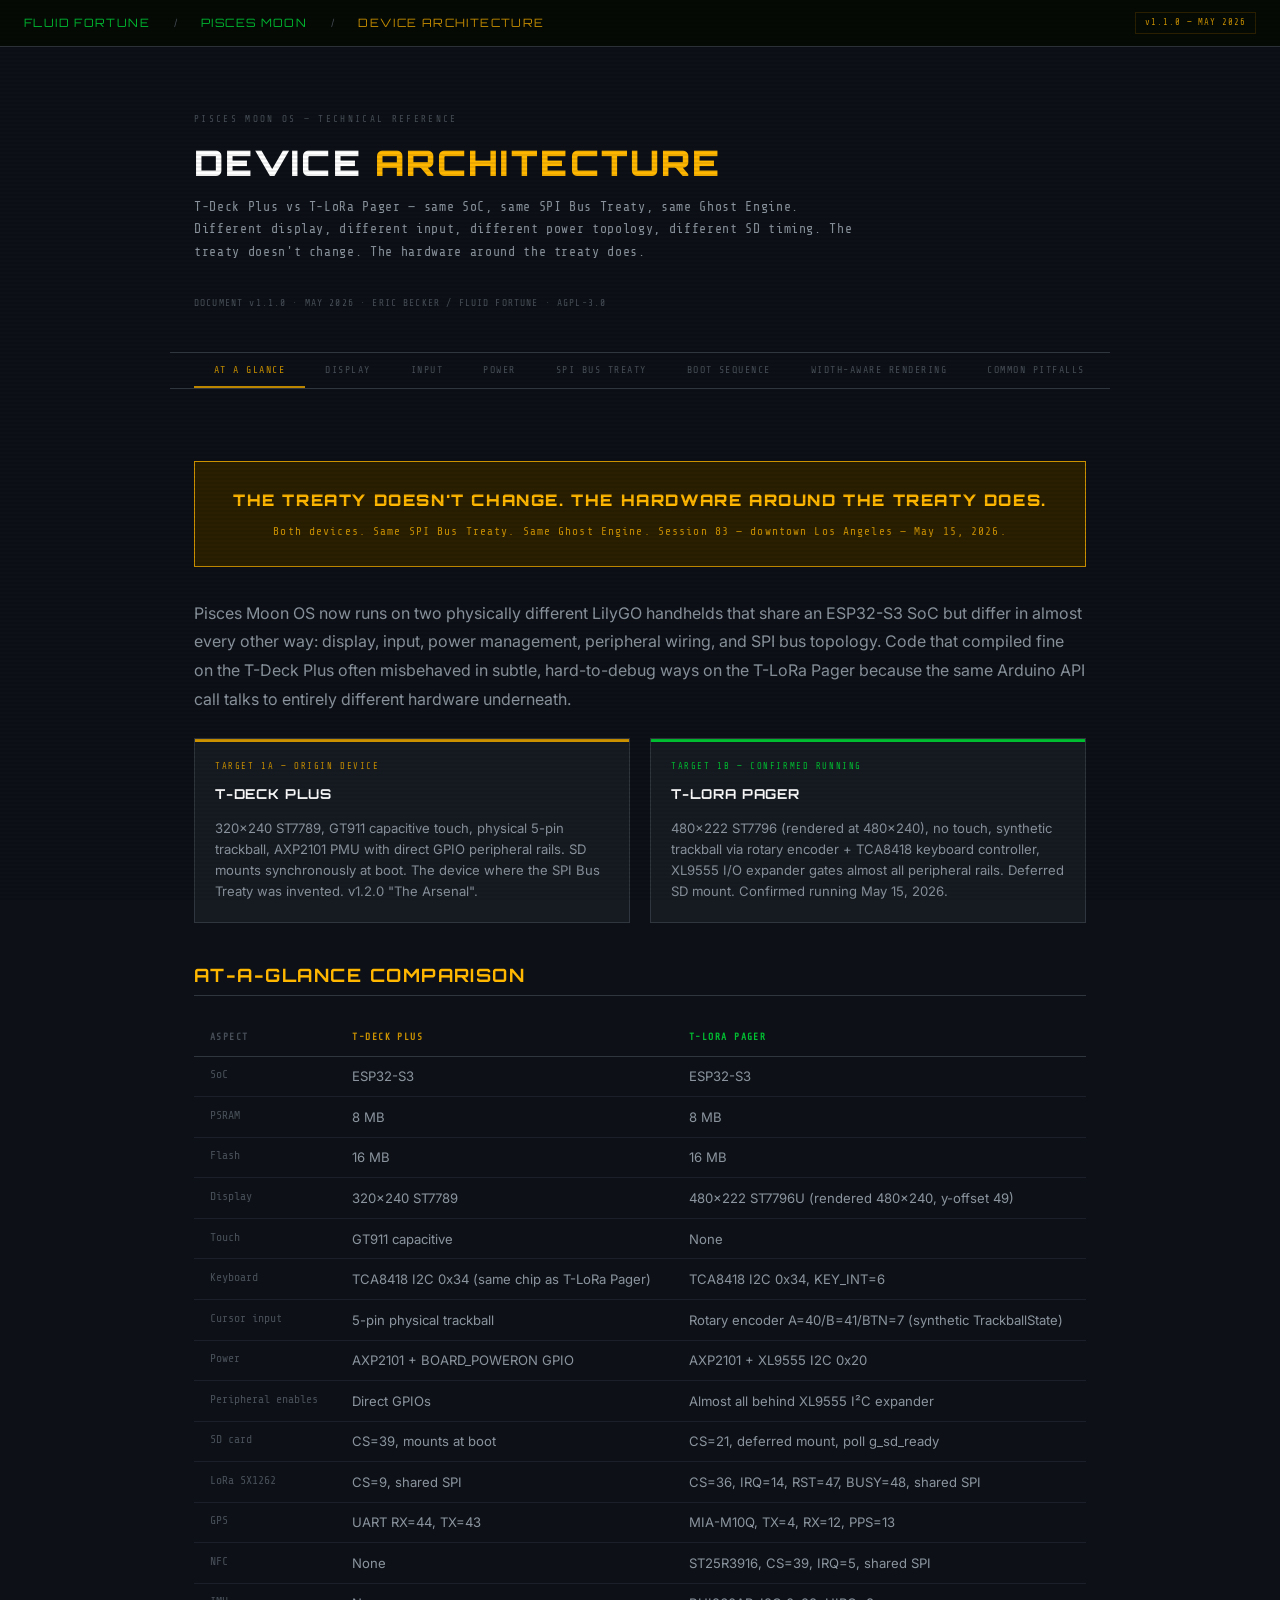
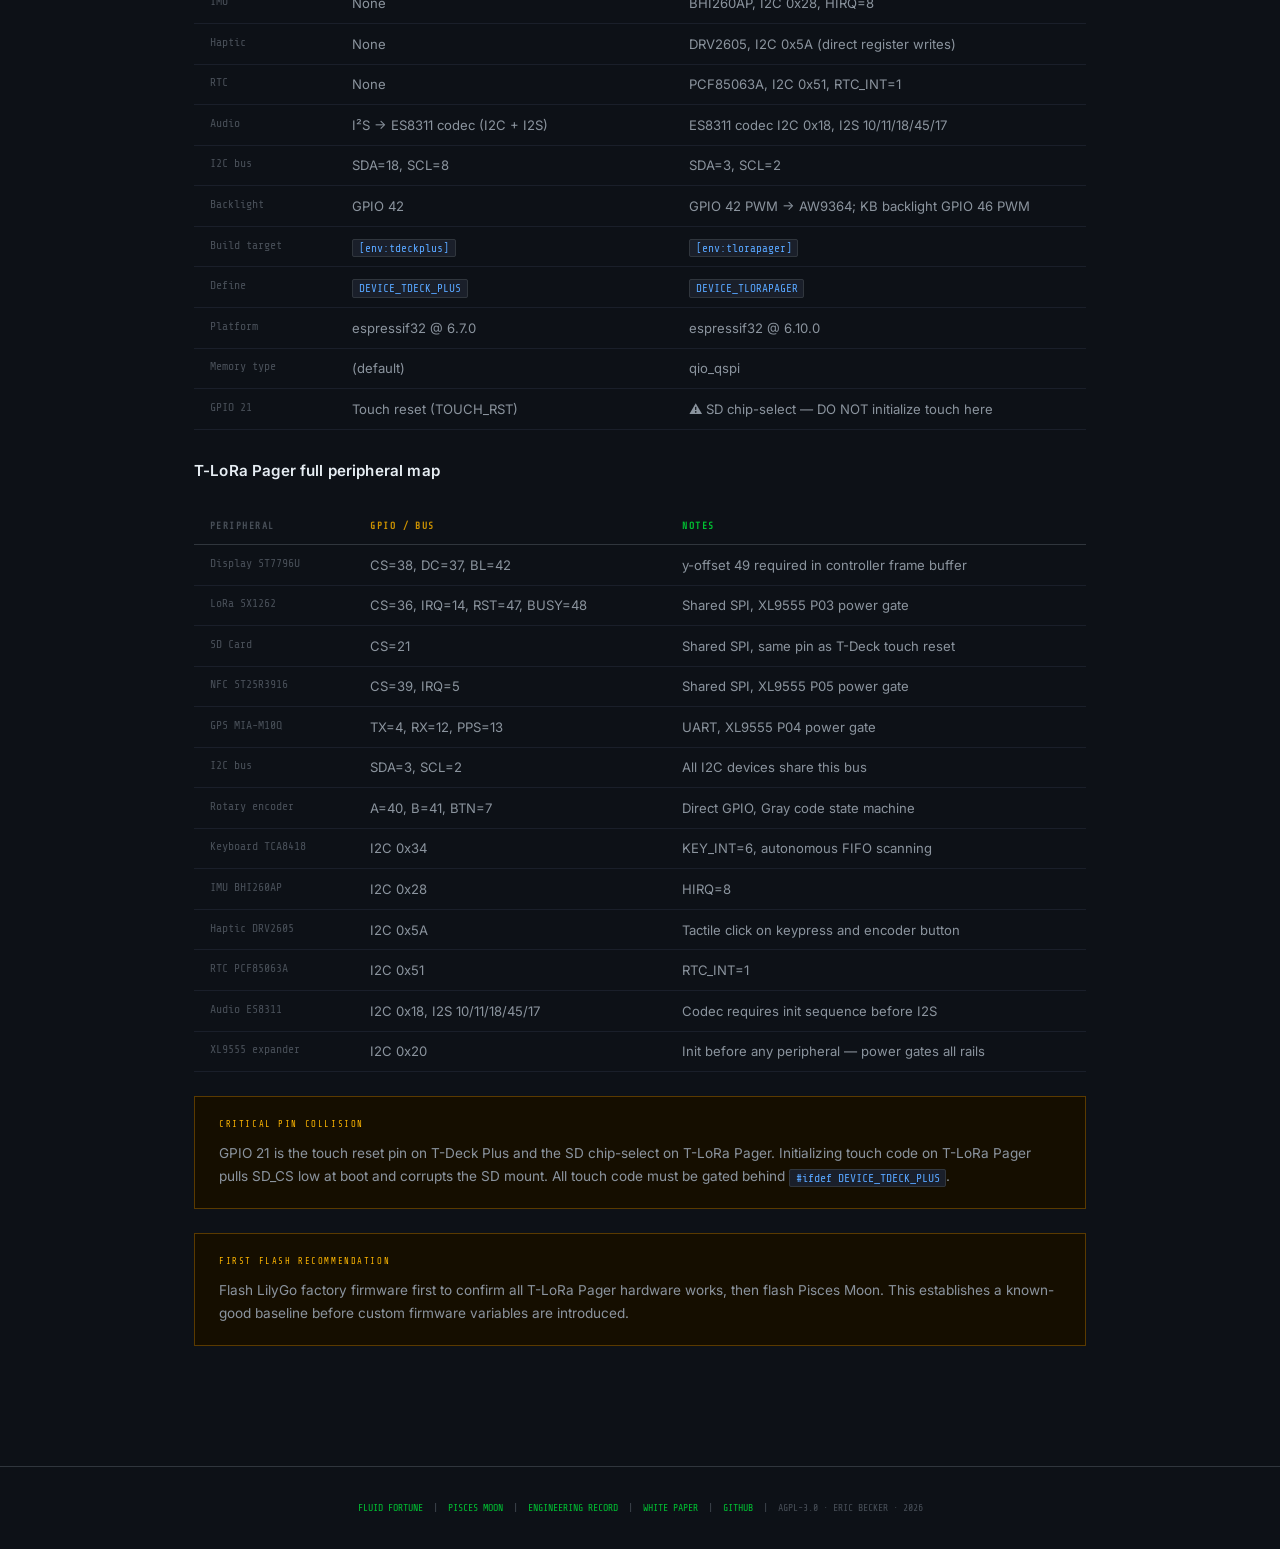
==== device-architecture.html @ df2d1449 "Revise Cardputer ADV details and PSRAM constraints Updated device specifications and added critical " ====
<!DOCTYPE html>
<html lang="en">
<head>
<meta charset="UTF-8">
<meta name="viewport" content="width=device-width, initial-scale=1.0">
<title>Device Architecture | Pisces Moon OS — T-Deck Plus vs T-LoRa Pager</title>
<meta name="description" content="Architectural comparison of the two LilyGO devices running Pisces Moon OS: T-Deck Plus and T-LoRa Pager. Same SPI Bus Treaty, same Ghost Engine, different everything else. The treaty doesn't change. The hardware around the treaty does.">
<link rel="canonical" href="https://fluidfortune.com/device-architecture.html">
<link rel="preconnect" href="https://fonts.googleapis.com">
<link href="https://fonts.googleapis.com/css2?family=Share+Tech+Mono&family=Orbitron:wght@700;900&family=Inter:wght@400;500;600&display=swap" rel="stylesheet">
<style>
:root{
  --black:#050a05;--deep:#0d1117;--surface:#161b22;--border:#30363d;
  --green:#00ff41;--green-dim:#00c032;--green-mute:#1a3a1a;
  --amber:#ffb700;--amber-dim:#cc9200;--amber-mute:#2a1f00;
  --blue:#58a6ff;--blue-mute:#0d1f3a;
  --red:#ff4a4a;--red-mute:#2a0d0d;
  --text:#e6edf3;--text-dim:#8b949e;--text-muted:#484f58;
  --font-mono:'Share Tech Mono',monospace;
  --font-ui:'Inter',sans-serif;
  --font-disp:'Orbitron',monospace;
  --max-w:940px;
  --accent:var(--amber-dim);
}
*,*::before,*::after{box-sizing:border-box;margin:0;padding:0}
html{scroll-behavior:smooth}
body{background:var(--deep);color:var(--text);font-family:var(--font-ui);line-height:1.75}
body::before{content:'';position:fixed;inset:0;background:repeating-linear-gradient(to bottom,transparent,transparent 2px,rgba(0,0,0,.08) 2px,rgba(0,0,0,.08) 4px);pointer-events:none;z-index:9999}

nav{background:var(--black);border-bottom:1px solid var(--border);padding:.75rem 1.5rem;display:flex;align-items:center;gap:1.5rem;position:sticky;top:0;z-index:100}
nav a{font-family:var(--font-disp);font-size:.72rem;color:var(--green-dim);text-decoration:none;letter-spacing:.12em}
nav a:hover{color:#fff}
nav .sep{color:var(--text-muted);font-size:.6rem}
nav .spacer{flex:1}
nav .badge{font-family:var(--font-mono);font-size:.55rem;color:var(--amber-dim);border:1px solid var(--amber-mute);padding:.15rem .6rem;letter-spacing:.1em}

.hero{max-width:var(--max-w);margin:0 auto;padding:4rem 1.5rem 2.5rem;border-bottom:1px solid var(--border)}
.hero-eye{font-family:var(--font-mono);font-size:.58rem;letter-spacing:.25em;color:var(--text-muted);margin-bottom:1rem}
.hero h1{font-family:var(--font-disp);font-size:clamp(1.4rem,4vw,2.2rem);font-weight:900;letter-spacing:.06em;color:#fff;line-height:1.15;margin-bottom:.75rem}
.hero h1 span{color:var(--amber)}
.hero-sub{font-family:var(--font-mono);font-size:.82rem;color:var(--text-dim);letter-spacing:.05em;line-height:1.7;max-width:680px;margin-bottom:2rem}
.hero-meta{font-family:var(--font-mono);font-size:.6rem;color:var(--text-muted);letter-spacing:.12em}

/* ── TAB SYSTEM ─────────────────── */
.tab-nav{display:flex;gap:0;border-bottom:1px solid var(--border);margin:0;overflow-x:auto;scrollbar-width:none;max-width:var(--max-w);margin:0 auto;padding:0 1.5rem}
.tab-nav::-webkit-scrollbar{display:none}
.tab-btn{font-family:var(--font-mono);font-size:.62rem;letter-spacing:.15em;color:var(--text-muted);padding:.7rem 1.25rem;background:none;border:none;border-bottom:2px solid transparent;cursor:pointer;white-space:nowrap;transition:.15s;text-transform:uppercase}
.tab-btn:hover{color:var(--text);border-bottom-color:var(--border)}
.tab-btn.active{color:var(--amber-dim);border-bottom-color:var(--amber-dim)}
.tab-panel{display:none}
.tab-panel.active{display:block}
.tab-wrap{max-width:var(--max-w);margin:0 auto;padding:2.5rem 1.5rem 6rem}

/* ── CONTENT STYLES ─────────────── */
h2{font-family:var(--font-disp);font-size:clamp(.95rem,2.5vw,1.15rem);color:var(--amber);font-weight:700;letter-spacing:.08em;margin:2.5rem 0 1rem;line-height:1.3;border-bottom:1px solid var(--border);padding-bottom:.5rem}
h2:first-child{margin-top:0}
h3{font-family:var(--font-ui);font-size:.95rem;color:var(--text);font-weight:600;margin:1.75rem 0 .6rem;letter-spacing:.01em}
p{color:var(--text-dim);margin-bottom:1rem;line-height:1.8}
p:last-child{margin-bottom:0}
strong{color:var(--text);font-weight:600}
code{font-family:var(--font-mono);font-size:.85em;background:#1a1f2a;color:var(--blue);padding:.1rem .35rem;border:1px solid var(--border);border-radius:2px}
pre{background:#0d1117;border:1px solid var(--border);border-left:3px solid var(--amber-dim);padding:1.25rem 1.5rem;overflow-x:auto;margin:1.25rem 0}
pre code{background:none;border:none;padding:0;color:var(--text-dim);font-size:.8rem;line-height:1.65}

/* Comparison table */
.cmp-table{width:100%;border-collapse:collapse;margin:1.5rem 0;font-size:.82rem}
.cmp-table th{font-family:var(--font-mono);font-size:.6rem;letter-spacing:.15em;color:var(--text-muted);text-transform:uppercase;padding:.6rem 1rem;text-align:left;border-bottom:1px solid var(--border)}
.cmp-table th:nth-child(2){color:var(--amber-dim)}
.cmp-table th:nth-child(3){color:var(--green-dim)}
.cmp-table td{padding:.6rem 1rem;border-bottom:1px solid #1a1f2a;vertical-align:top;line-height:1.55;color:var(--text-dim)}
.cmp-table td:first-child{font-family:var(--font-mono);font-size:.72rem;color:var(--text-muted);white-space:nowrap}
.cmp-table tr:hover td{background:#0d1117}

/* Device cards */
.device-pair{display:grid;grid-template-columns:1fr 1fr;gap:1.25rem;margin:1.5rem 0}
.device-card{border:1px solid var(--border);background:var(--surface);padding:1.25rem;position:relative}
.device-card::before{content:'';position:absolute;top:0;left:0;width:100%;height:3px}
.device-card.tdeck::before{background:var(--amber-dim)}
.device-card.tpager::before{background:var(--green-dim)}
.device-card-label{font-family:var(--font-mono);font-size:.55rem;letter-spacing:.18em;margin-bottom:.5rem}
.device-card.tdeck .device-card-label{color:var(--amber-dim)}
.device-card.tpager .device-card-label{color:var(--green-dim)}
.device-card-title{font-family:var(--font-disp);font-size:.85rem;font-weight:700;color:#fff;letter-spacing:.06em;margin-bottom:.75rem}
.device-card p{font-size:.82rem;line-height:1.6}

/* Callout */
.callout{border:1px solid var(--border);background:var(--surface);padding:1.25rem 1.5rem;margin:1.5rem 0;position:relative}
.callout-label{font-family:var(--font-mono);font-size:.55rem;letter-spacing:.18em;color:var(--amber-dim);margin-bottom:.6rem;text-transform:uppercase}
.callout.warning{border-color:#5a3a00;background:#150e00}
.callout.warning .callout-label{color:var(--amber)}
.callout.critical{border-color:#5a0000;background:#150000}
.callout.critical .callout-label{color:var(--red)}
.callout p{font-size:.85rem;line-height:1.7;margin-bottom:.75rem}
.callout p:last-child{margin-bottom:0}

/* Treaty banner */
.treaty-banner{border:1px solid var(--amber-dim);background:var(--amber-mute);padding:1.5rem 2rem;margin:2rem 0;text-align:center}
.treaty-banner-title{font-family:var(--font-disp);font-size:1rem;color:var(--amber);font-weight:900;letter-spacing:.1em;margin-bottom:.5rem}
.treaty-banner-sub{font-family:var(--font-mono);font-size:.7rem;color:var(--amber-dim);letter-spacing:.1em}

/* Pitfall list */
.pitfall-list{display:flex;flex-direction:column;gap:.75rem;margin:1.5rem 0}
.pitfall{border:1px solid var(--border);background:var(--surface);padding:1rem 1.25rem;display:grid;grid-template-columns:2rem 1fr;gap:.75rem;align-items:start}
.pitfall-num{font-family:var(--font-disp);font-size:.72rem;color:var(--red);font-weight:700}
.pitfall-title{font-size:.88rem;color:var(--text);font-weight:600;margin-bottom:.25rem}
.pitfall-desc{font-size:.8rem;color:var(--text-dim);line-height:1.55;margin:0}
.pitfall-fix{font-family:var(--font-mono);font-size:.72rem;color:var(--green-dim);margin-top:.35rem}

/* Boot sequence */
.boot-steps{display:grid;grid-template-columns:1fr 1fr;gap:1.25rem;margin:1.5rem 0}
.boot-col-label{font-family:var(--font-mono);font-size:.6rem;letter-spacing:.2em;color:var(--text-muted);margin-bottom:.75rem;text-transform:uppercase}
.boot-col-label.tdeck{color:var(--amber-dim)}
.boot-col-label.tpager{color:var(--green-dim)}
ol{padding-left:1.25rem;color:var(--text-dim);font-size:.84rem;line-height:1.9}
li{margin-bottom:.2rem}
li strong{color:var(--green-dim)}

footer{border-top:1px solid var(--border);padding:2rem 1.5rem;text-align:center;font-family:var(--font-mono);font-size:.62rem;color:var(--text-muted)}
footer a{color:var(--green-dim);text-decoration:none}

@media(max-width:700px){
  .device-pair,.boot-steps{grid-template-columns:1fr}
  .cmp-table{font-size:.75rem}
  .cmp-table td,.cmp-table th{padding:.5rem .6rem}
}
</style>
</head>
<body>

<nav>
  <a href="https://fluidfortune.com">FLUID FORTUNE</a>
  <span class="sep">/</span>
  <a href="pisces-moon.html">PISCES MOON</a>
  <span class="sep">/</span>
  <a href="device-architecture.html" style="color:var(--amber-dim)">DEVICE ARCHITECTURE</a>
  <div class="spacer"></div>
  <span class="badge">v1.1.0 — MAY 2026</span>
</nav>

<div class="hero">
  <div class="hero-eye">PISCES MOON OS — TECHNICAL REFERENCE</div>
  <h1>DEVICE <span>ARCHITECTURE</span></h1>
  <p class="hero-sub">T-Deck Plus vs T-LoRa Pager — same SoC, same SPI Bus Treaty, same Ghost Engine. Different display, different input, different power topology, different SD timing. The treaty doesn't change. The hardware around the treaty does.</p>
  <div class="hero-meta">DOCUMENT v1.1.0 · MAY 2026 · ERIC BECKER / FLUID FORTUNE · AGPL-3.0</div>
</div>

<div class="tab-nav">
  <button class="tab-btn" data-tab="overview" aria-selected="true">AT A GLANCE</button>
  <button class="tab-btn" data-tab="display">DISPLAY</button>
  <button class="tab-btn" data-tab="input">INPUT</button>
  <button class="tab-btn" data-tab="power">POWER</button>
  <button class="tab-btn" data-tab="treaty">SPI BUS TREATY</button>
  <button class="tab-btn" data-tab="boot">BOOT SEQUENCE</button>
  <button class="tab-btn" data-tab="rendering">WIDTH-AWARE RENDERING</button>
  <button class="tab-btn" data-tab="pitfalls">COMMON PITFALLS</button>
  <button class="tab-btn" data-tab="cardputer">CARDPUTER ADV</button>
</div>

<!-- ══ OVERVIEW ══════════════════════════════════════════ -->
<div id="tab-overview" class="tab-panel">
<div class="tab-wrap">

  <div class="treaty-banner">
    <div class="treaty-banner-title">THE TREATY DOESN'T CHANGE. THE HARDWARE AROUND THE TREATY DOES.</div>
    <div class="treaty-banner-sub">Both devices. Same SPI Bus Treaty. Same Ghost Engine. Session 83 — downtown Los Angeles — May 15, 2026.</div>
  </div>

  <p>Pisces Moon OS now runs on two physically different LilyGO handhelds that share an ESP32-S3 SoC but differ in almost every other way: display, input, power management, peripheral wiring, and SPI bus topology. Code that compiled fine on the T-Deck Plus often misbehaved in subtle, hard-to-debug ways on the T-LoRa Pager because the same Arduino API call talks to entirely different hardware underneath.</p>

  <div class="device-pair">
    <div class="device-card tdeck">
      <div class="device-card-label">TARGET 1A — ORIGIN DEVICE</div>
      <div class="device-card-title">T-DECK PLUS</div>
      <p>320×240 ST7789, GT911 capacitive touch, physical 5-pin trackball, AXP2101 PMU with direct GPIO peripheral rails. SD mounts synchronously at boot. The device where the SPI Bus Treaty was invented. v1.2.0 "The Arsenal".</p>
    </div>
    <div class="device-card tpager">
      <div class="device-card-label">TARGET 1B — CONFIRMED RUNNING</div>
      <div class="device-card-title">T-LORA PAGER</div>
      <p>480×222 ST7796 (rendered at 480×240), no touch, synthetic trackball via rotary encoder + TCA8418 keyboard controller, XL9555 I/O expander gates almost all peripheral rails. Deferred SD mount. Confirmed running May 15, 2026.</p>
    </div>
  </div>

  <h2>AT-A-GLANCE COMPARISON</h2>

  <table class="cmp-table">
    <thead>
      <tr><th>Aspect</th><th>T-Deck Plus</th><th>T-LoRa Pager</th></tr>
    </thead>
    <tbody>
      <tr><td>SoC</td><td>ESP32-S3</td><td>ESP32-S3</td></tr>
      <tr><td>PSRAM</td><td>8 MB</td><td>8 MB</td></tr>
      <tr><td>Flash</td><td>16 MB</td><td>16 MB</td></tr>
      <tr><td>Display</td><td>320×240 ST7789</td><td>480×222 ST7796U (rendered 480×240, y-offset 49)</td></tr>
      <tr><td>Touch</td><td>GT911 capacitive</td><td>None</td></tr>
      <tr><td>Keyboard</td><td>TCA8418 I2C 0x34 (same chip as T-LoRa Pager)</td><td>TCA8418 I2C 0x34, KEY_INT=6</td></tr>
      <tr><td>Cursor input</td><td>5-pin physical trackball</td><td>Rotary encoder A=40/B=41/BTN=7 (synthetic TrackballState)</td></tr>
      <tr><td>Power</td><td>AXP2101 + BOARD_POWERON GPIO</td><td>AXP2101 + XL9555 I2C 0x20</td></tr>
      <tr><td>Peripheral enables</td><td>Direct GPIOs</td><td>Almost all behind XL9555 I²C expander</td></tr>
      <tr><td>SD card</td><td>CS=39, mounts at boot</td><td>CS=21, deferred mount, poll g_sd_ready</td></tr>
      <tr><td>LoRa SX1262</td><td>CS=9, shared SPI</td><td>CS=36, IRQ=14, RST=47, BUSY=48, shared SPI</td></tr>
      <tr><td>GPS</td><td>UART RX=44, TX=43</td><td>MIA-M10Q, TX=4, RX=12, PPS=13</td></tr>
      <tr><td>NFC</td><td>None</td><td>ST25R3916, CS=39, IRQ=5, shared SPI</td></tr>
      <tr><td>IMU</td><td>None</td><td>BHI260AP, I2C 0x28, HIRQ=8</td></tr>
      <tr><td>Haptic</td><td>None</td><td>DRV2605, I2C 0x5A (direct register writes)</td></tr>
      <tr><td>RTC</td><td>None</td><td>PCF85063A, I2C 0x51, RTC_INT=1</td></tr>
      <tr><td>Audio</td><td>I²S → ES8311 codec (I2C + I2S)</td><td>ES8311 codec I2C 0x18, I2S 10/11/18/45/17</td></tr>
      <tr><td>I2C bus</td><td>SDA=18, SCL=8</td><td>SDA=3, SCL=2</td></tr>
      <tr><td>Backlight</td><td>GPIO 42</td><td>GPIO 42 PWM → AW9364; KB backlight GPIO 46 PWM</td></tr>
      <tr><td>Build target</td><td><code>[env:tdeckplus]</code></td><td><code>[env:tlorapager]</code></td></tr>
      <tr><td>Define</td><td><code>DEVICE_TDECK_PLUS</code></td><td><code>DEVICE_TLORAPAGER</code></td></tr>
      <tr><td>Platform</td><td>espressif32 @ 6.7.0</td><td>espressif32 @ 6.10.0</td></tr>
      <tr><td>Memory type</td><td>(default)</td><td>qio_qspi</td></tr>
      <tr><td>GPIO 21</td><td>Touch reset (TOUCH_RST)</td><td>⚠ SD chip-select — DO NOT initialize touch here</td></tr>
    </tbody>
  </table>

  <h3>T-LoRa Pager full peripheral map</h3>
  <table class="cmp-table">
    <thead><tr><th>Peripheral</th><th>GPIO / Bus</th><th>Notes</th></tr></thead>
    <tbody>
      <tr><td>Display ST7796U</td><td>CS=38, DC=37, BL=42</td><td>y-offset 49 required in controller frame buffer</td></tr>
      <tr><td>LoRa SX1262</td><td>CS=36, IRQ=14, RST=47, BUSY=48</td><td>Shared SPI, XL9555 P03 power gate</td></tr>
      <tr><td>SD Card</td><td>CS=21</td><td>Shared SPI, same pin as T-Deck touch reset</td></tr>
      <tr><td>NFC ST25R3916</td><td>CS=39, IRQ=5</td><td>Shared SPI, XL9555 P05 power gate</td></tr>
      <tr><td>GPS MIA-M10Q</td><td>TX=4, RX=12, PPS=13</td><td>UART, XL9555 P04 power gate</td></tr>
      <tr><td>I2C bus</td><td>SDA=3, SCL=2</td><td>All I2C devices share this bus</td></tr>
      <tr><td>Rotary encoder</td><td>A=40, B=41, BTN=7</td><td>Direct GPIO, Gray code state machine</td></tr>
      <tr><td>Keyboard TCA8418</td><td>I2C 0x34</td><td>KEY_INT=6, autonomous FIFO scanning</td></tr>
      <tr><td>IMU BHI260AP</td><td>I2C 0x28</td><td>HIRQ=8</td></tr>
      <tr><td>Haptic DRV2605</td><td>I2C 0x5A</td><td>Tactile click on keypress and encoder button</td></tr>
      <tr><td>RTC PCF85063A</td><td>I2C 0x51</td><td>RTC_INT=1</td></tr>
      <tr><td>Audio ES8311</td><td>I2C 0x18, I2S 10/11/18/45/17</td><td>Codec requires init sequence before I2S</td></tr>
      <tr><td>XL9555 expander</td><td>I2C 0x20</td><td>Init before any peripheral — power gates all rails</td></tr>
    </tbody>
  </table>

  <div class="callout warning">
    <div class="callout-label">CRITICAL PIN COLLISION</div>
    <p>GPIO 21 is the touch reset pin on T-Deck Plus and the SD chip-select on T-LoRa Pager. Initializing touch code on T-LoRa Pager pulls SD_CS low at boot and corrupts the SD mount. All touch code must be gated behind <code>#ifdef DEVICE_TDECK_PLUS</code>.</p>
  </div>

  <div class="callout warning">
    <div class="callout-label">FIRST FLASH RECOMMENDATION</div>
    <p>Flash LilyGo factory firmware first to confirm all T-LoRa Pager hardware works, then flash Pisces Moon. This establishes a known-good baseline before custom firmware variables are introduced.</p>
  </div>

</div>
</div>

<!-- ══ DISPLAY ═════════════════════════════════════════ -->
<div id="tab-display" class="tab-panel">
<div class="tab-wrap">

  <h2>DISPLAY</h2>

  <div class="device-pair">
    <div class="device-card tdeck">
      <div class="device-card-label">T-DECK PLUS</div>
      <div class="device-card-title">ST7789 — 320×240</div>
      <p>ST7789 panel, 320×240 native, RGB565. Driven by Arduino_GFX_Library directly over SPI. Backlight on GPIO 42. Reset is a direct GPIO — can be pulsed synchronously. <code>gfx</code> typed as <code>Arduino_GFX *</code>.</p>
    </div>
    <div class="device-card tpager">
      <div class="device-card-label">T-LORA PAGER</div>
      <div class="device-card-title">ST7796 — 480×240</div>
      <p>ST7796 panel, wider than datasheet 480×222 — renders correctly at 480×240 with no clipping. Driven by custom <code>PMDispTLoRaPager</code> class wrapping the same API surface. Backlight GPIO 42 (same pin, different rail). Display reset routed through XL9555 P06 — must be pulsed via I²C, not direct GPIO. <code>gfx</code> typed as <code>PMDispTLoRaPager *</code>.</p>
    </div>
  </div>

  <h3>Conditional gfx declaration</h3>
  <p>Every <code>extern gfx;</code> declaration must be conditional:</p>
  <pre><code>#ifdef DEVICE_TLORAPAGER
extern PMDispTLoRaPager *gfx;
static constexpr int DISP_W = 480;
#else
extern Arduino_GFX *gfx;
static constexpr int DISP_W = 320;
#endif
static constexpr int DISP_H = 240;</code></pre>

  <p>Both pointers expose the same drawing API surface (<code>fillRect</code>, <code>drawFastHLine</code>, <code>setCursor</code>, <code>print</code>, etc.) but are not interchangeable at compile time. This is why every app file begins with this block.</p>

  <h3>Layout implications</h3>
  <p>T-Deck Plus apps assume 320×240. T-LoRa Pager needs 480×240 to fill the screen. Any hardcoded <code>320</code> width renders correctly on T-Deck but draws a narrowing column on T-LoRa Pager. Any hardcoded <code>setCursor(160, y)</code> puts text at center on T-Deck (160 = 320/2) but at the ⅓ mark on T-LoRa Pager (160 ≠ 240).</p>
  <p>v1.1.0 resolves this with <code>DISP_W</code> constants throughout. Games use <code>X_OFF = (480 - 320) / 2 = 80</code> for horizontal centering on T-LoRa Pager while keeping their 320×240 canvas.</p>

</div>
</div>

<!-- ══ INPUT ═══════════════════════════════════════════ -->
<div id="tab-input" class="tab-panel">
<div class="tab-wrap">

  <h2>INPUT</h2>
  <p>The input architecture is the single biggest divergence between the two devices and the source of the most subtle bugs.</p>

  <div class="device-pair">
    <div class="device-card tdeck">
      <div class="device-card-label">T-DECK PLUS</div>
      <div class="device-card-title">PHYSICAL TRACKBALL + TCA8418 KEYBOARD + TOUCH</div>
      <p>5-pin mechanical trackball wired to direct ESP32 GPIOs with internal pullups. <code>update_trackball()</code> does edge-detection with lockout. <code>update_trackball_game()</code> uses shorter lockout for gameplay. TCA8418 keyboard controller on I²C — same chip as T-LoRa Pager, same FIFO-polling pattern. GT911 capacitive touch on I²C (SDA=18, SCL=8), reset on GPIO 21.</p>
    </div>
    <div class="device-card tpager">
      <div class="device-card-label">T-LORA PAGER</div>
      <div class="device-card-title">SYNTHETIC TRACKBALL — NO PHYSICAL BALL</div>
      <p>No trackball at all. <code>TrackballState</code> is synthesized from: rotary encoder (ENC_A=40, ENC_B=41) → <code>y = ±1</code> per detent; encoder click button (ENC_BTN=7) → <code>state.clicked = true</code>; keyboard nav keys (WASD + Q/O). Apps call <code>update_trackball()</code> and receive the same struct shape regardless. TCA8418 keyboard controller on I²C — the ESP32 consumes events from its FIFO rather than scanning the matrix itself. No touch at all.</p>
    </div>
  </div>

  <h3>Universal input convention</h3>
  <p>Code against the <code>TrackballState</code> interface, never against specific GPIO pins for direction. The launcher and apps should remain unaware of whether the trackball is physical or synthetic. Code that assumes physical roll velocity (rapid up/up/up = faster) will not work on T-LoRa Pager — the encoder emits discrete detents.</p>

  <div class="callout warning">
    <div class="callout-label">PENDING AUDIT</div>
    <p>On T-LoRa Pager, sleep should NOT be triggered by a long trackwheel click — that's leftover T-Deck behavior. Power button = sleep. Single encoder click = exit app. Audit of all apps for long-press assumptions is pending v1.2.0.</p>
  </div>

</div>
</div>

<!-- ══ POWER ═══════════════════════════════════════════ -->
<div id="tab-power" class="tab-panel">
<div class="tab-wrap">

  <h2>POWER MANAGEMENT</h2>

  <div class="device-pair">
    <div class="device-card tdeck">
      <div class="device-card-label">T-DECK PLUS</div>
      <div class="device-card-title">AXP2101 + DIRECT GPIO RAILS</div>
      <p>AXP2101 PMU handles battery charging and voltage regulation. <code>BOARD_POWERON = GPIO 10</code> gates the main peripheral rail. Backlight LOW + panel sleep = display off. BOARD_POWERON LOW = peripherals off. Simple path.</p>
    </div>
    <div class="device-card tpager">
      <div class="device-card-label">T-LORA PAGER</div>
      <div class="device-card-title">AXP2101 + XL9555 I/O EXPANDER</div>
      <p>AXP2101 is still there, but most peripheral power gating happens through an XL9555 I/O expander on the I²C bus. The XL9555 must be initialized before any of its gated peripherals can be used. <code>xl9555_init()</code> runs during boot; <code>xl9555_set_bit(pin, true/false)</code> toggles individual rails.</p>
    </div>
  </div>

  <h3>XL9555 pin map</h3>
  <table class="cmp-table">
    <thead><tr><th>XL9555 Pin</th><th>Function</th><th>Active State</th></tr></thead>
    <tbody>
      <tr><td>P03</td><td>LORA_EN — power to SX1262</td><td>High</td></tr>
      <tr><td>P04</td><td>GPS_EN — power to GPS module</td><td>High</td></tr>
      <tr><td>P05</td><td>NFC_EN — power to NFC chip</td><td>High</td></tr>
      <tr><td>P06</td><td>DISP_RST — display reset (active low)</td><td>High (released)</td></tr>
      <tr><td>P07</td><td>GPS_RST — GPS reset</td><td>High</td></tr>
      <tr><td>P08</td><td>NFC_RST — NFC reset</td><td>High</td></tr>
      <tr><td>P10</td><td>DRV_EN — haptic motor driver</td><td>High when active</td></tr>
      <tr><td>P11</td><td>AMP_EN — audio amplifier enable</td><td>High when playing</td></tr>
      <tr><td>P12</td><td>SD_DET — SD card detect (INPUT)</td><td>Reads card presence</td></tr>
      <tr><td>P13</td><td>EXPANDS_GPIO_EN — general-purpose enable</td><td>HIGH always</td></tr>
      <tr><td>P14</td><td>SD_EN — SD card power rail</td><td>High</td></tr>
    </tbody>
  </table>

  <div class="callout warning">
    <div class="callout-label">SCHEMATIC LABEL WARNING</div>
    <p>XL9555 P13 is labeled <code>EXPANDS_GPIO_EN</code> in the schematic but earlier code mis-named it <code>NRF_CE</code>. P11 is the amp enable, not "AMP_RAIL". Cross-reference against working LilyGoLib code, not just the PDF schematic. Keep P13 HIGH — several rails depend on it.</p>
  </div>

  <h3>Sleep path on T-LoRa Pager</h3>
  <ol>
    <li>Stop wardrive task (stops SD writes)</li>
    <li>Take SPI mutex, unmount SD cleanly</li>
    <li>Backlight off</li>
    <li><strong>Walk all XL9555 enable bits to LOW</strong> (LORA_EN, GPS_EN, NFC_EN, DRV_EN, AMP_EN, SD_EN, plus reset lines)</li>
    <li><code>SPI.end()</code> and <code>Wire.end()</code></li>
    <li>Configure ext1 wakeup on rotary-click and BOOT button</li>
    <li><code>esp_deep_sleep_start()</code></li>
  </ol>
  <p>Forgetting step 4 costs ~10mA in sleep. Not catastrophic, but measurable on a field device.</p>

</div>
</div>

<!-- ══ SPI BUS TREATY ══════════════════════════════════ -->
<div id="tab-treaty" class="tab-panel">
<div class="tab-wrap">

  <div class="treaty-banner">
    <div class="treaty-banner-title">THE SPI BUS TREATY</div>
    <div class="treaty-banner-sub">Same convention. Both devices. Every SPI transaction wrapped in take/give of spi_mutex.</div>
  </div>

  <p>Multiple peripherals share a single SPI bus on both devices: the display (write-only, latency-tolerant), the SD card (must complete writes before bus re-clock), and the SX1262 LoRa radio (timing-sensitive — missing a chip-select edge during reception loses packets). These devices have different chip-select pins, so electrically they don't collide. But they share the MOSI/MISO/SCK lines and the SPI peripheral block inside the ESP32. If two FreeRTOS tasks use the SPI bus simultaneously, one task's bytes get interleaved into the other's transaction.</p>

  <h3>The convention</h3>
  <pre><code>if (spi_mutex && xSemaphoreTake(spi_mutex, pdMS_TO_TICKS(100)) == pdTRUE) {
    // SPI transaction here — SD write, LoRa transmit, etc.
    xSemaphoreGive(spi_mutex);
}</code></pre>

  <p>A task that skips the mutex is "in violation of the treaty." The Mesh Messenger was historically a violator — it caused LoRa transmissions to fail when wardrive was running concurrently. Fixed in v1.0.x.</p>

  <h3>How the Treaty differs in practice</h3>

  <div class="device-pair">
    <div class="device-card tdeck">
      <div class="device-card-label">T-DECK PLUS</div>
      <div class="device-card-title">SYNCHRONOUS SD, DIRECT CS</div>
      <p>SD chip-select on a direct GPIO. SD mounts at boot. The Treaty prevents collisions between display, SD writes, and LoRa — all of which can happen concurrently once apps are running. Straightforward.</p>
    </div>
    <div class="device-card tpager">
      <div class="device-card-label">T-LORA PAGER</div>
      <div class="device-card-title">DEFERRED SD, XL9555 LORA ENABLE</div>
      <p>SD chip-select is GPIO 21 — the T-Deck touch reset. Can't reuse touch driver here. SD mount deferred: <code>late_sd_init_task()</code> tears down SPI, waits 20ms, rebuilds it cold, retries mount up to 10 times. Apps poll <code>g_sd_ready</code> before touching SD. LoRa reset via XL9555 P03 (LORA_EN) — bringing LoRa into the Treaty involves an I²C transaction first.</p>
    </div>
  </div>

  <h3>Why the deferred SD mount was the hardest bug</h3>
  <p>SD CMD0 returned <code>0xFF</code> eight times in a row on every cold boot. Three causes:</p>
  <ol>
    <li>Arduino-ESP32 core 2.0.16 SPI/SD driver bug — bumping to espressif32 @ 6.10.0 (core 2.0.17) helped but didn't fix it</li>
    <li>Wrong SPI pin map by default — <code>pins_arduino.h</code> from LilyGoLib must be in the include path so SPI uses SCK=35, MISO=33, MOSI=34, SS=21 instead of devkit defaults</li>
    <li>SD needed a fresh SPI bus — other SPI peripherals (display, LoRa init) left the bus in a state SD didn't accept. Fix: defer SD mount entirely past the early boot phase, tear down SPI, rebuild cold, then mount</li>
  </ol>
  <p>T-Deck Plus doesn't need this because its boot sequence happens to leave SPI in an SD-mountable state. Same code path. Completely different timing requirements.</p>

  <h3>sd_in_use flag</h3>
  <p>In addition to the SPI mutex, a higher-level flag <code>volatile bool sd_in_use</code> (declared in <code>gemini_client.cpp</code> for historical reasons) coordinates the wifi_filemgr HTTP streaming with the wardrive writer. Wardrive checks this flag before each periodic write — if true, it skips that write cycle entirely. Same on both devices.</p>

</div>
</div>

<!-- ══ BOOT SEQUENCE ═══════════════════════════════════ -->
<div id="tab-boot" class="tab-panel">
<div class="tab-wrap">

  <h2>BOOT SEQUENCE</h2>

  <div class="boot-steps">
    <div>
      <div class="boot-col-label tdeck">T-DECK PLUS — ~3 seconds to launcher</div>
      <ol>
        <li>ESP32 powers up</li>
        <li>Arduino setup() runs</li>
        <li><code>pinMode(BOARD_POWERON, OUTPUT); HIGH</code> — peripheral rail on</li>
        <li>Initialize PMU (AXP2101) over I²C</li>
        <li>Initialize display over SPI</li>
        <li>Initialize SD card over SPI — <strong>synchronous, blocks until complete</strong></li>
        <li>Mount or create vault directory</li>
        <li>Auto-connect WiFi</li>
        <li>Spawn wardrive task on Core 0</li>
        <li>Launcher takes over on Core 1</li>
      </ol>
    </div>
    <div>
      <div class="boot-col-label tpager">T-LORA PAGER — ~2s to launcher, ~6s to SD ready</div>
      <ol>
        <li>ESP32 powers up</li>
        <li>Arduino setup() runs</li>
        <li>Initialize I²C</li>
        <li>Initialize PMU (AXP2101)</li>
        <li><strong>Initialize XL9555 I/O expander</strong> — unique to T-LoRa Pager</li>
        <li>Walk XL9555 bits HIGH: LORA_EN, GPS_EN, DISP_RST release, KB_EN, SD_EN, EXPANDS_GPIO_EN</li>
        <li>Initialize display via PMDispTLoRaPager</li>
        <li><strong>Skip SD mount</strong> — defer to background task</li>
        <li>Initialize keyboard (TCA8418)</li>
        <li>Initialize rotary encoder pin modes</li>
        <li>Auto-connect WiFi</li>
        <li>Spawn wardrive task on Core 0</li>
        <li><strong>Spawn late_sd_init_task on Core 1</strong></li>
        <li>Launcher takes over on Core 1 immediately</li>
      </ol>
    </div>
  </div>

  <div class="callout">
    <div class="callout-label">SD READINESS PATTERN FOR T-LORA PAGER APPS</div>
    <pre><code>#ifdef DEVICE_TLORAPAGER
extern volatile bool g_sd_ready;
int attempts = 0;
while (!g_sd_ready && attempts < 30) {
    vTaskDelay(pdMS_TO_TICKS(500));
    attempts++;
}
if (!g_sd_ready) {
    // SD never came up — handle gracefully
}
#endif</code></pre>
    <p>New apps that touch SD must include this check. T-Deck apps can assume SD is mounted. T-LoRa Pager apps cannot.</p>
  </div>

</div>
</div>

<!-- ══ WIDTH-AWARE RENDERING ═══════════════════════════ -->
<div id="tab-rendering" class="tab-panel">
<div class="tab-wrap">

  <h2>WIDTH-AWARE RENDERING (v1.1.0)</h2>

  <p>Every app that draws to the display uses this pattern at the top of the file:</p>

  <pre><code>#ifdef DEVICE_TLORAPAGER
extern PMDispTLoRaPager *gfx;
static constexpr int DISP_W = 480;
#else
extern Arduino_GFX *gfx;
static constexpr int DISP_W = 320;
#endif
static constexpr int DISP_H = 240;</code></pre>

  <p>All hardcoded <code>320</code> references in rendering code become <code>DISP_W</code>. Headers span full width, content scales appropriately.</p>

  <h3>Rules</h3>
  <p><strong>Apps</strong> render at full <code>DISP_W × DISP_H</code>. <strong>Games</strong> keep their 320×240 canvas, centered horizontally on T-LoRa Pager via <code>X_OFF = (480 - 320) / 2 = 80</code>. For games, every absolute x-coordinate adds <code>X_OFF</code>. Headers still span the full screen width.</p>

  <h3>Centering pattern</h3>
  <pre><code>// Wrong — T-Deck centric
gfx->setCursor(160, y);   // center on 320px screen only

// Correct — cross-device
gfx->setCursor(DISP_W / 2 - textWidth / 2, y);

// Or define at function start:
const int CX = DISP_W / 2;</code></pre>

  <h3>Right-anchoring pattern</h3>
  <pre><code>// Wrong
gfx->setCursor(280, y);

// Correct
gfx->setCursor(DISP_W - margin, y);</code></pre>

</div>
</div>

<!-- ══ COMMON PITFALLS ═════════════════════════════════ -->
<div id="tab-pitfalls" class="tab-panel">
<div class="tab-wrap">

  <h2>COMMON PITFALLS</h2>
  <p>These are the failure modes encountered during T-LoRa Pager bring-up, documented so you can avoid them on the next port.</p>

  <div class="pitfall-list">
    <div class="pitfall">
      <div class="pitfall-num">01</div>
      <div>
        <div class="pitfall-title">Hardcoded 320 widths</div>
        <p class="pitfall-desc">Renders correctly on T-Deck, draws a narrowing column on T-LoRa Pager's 480px screen.</p>
        <div class="pitfall-fix">Fix: use DISP_W throughout</div>
      </div>
    </div>
    <div class="pitfall">
      <div class="pitfall-num">02</div>
      <div>
        <div class="pitfall-title">Hardcoded setCursor(160, y) for centering</div>
        <p class="pitfall-desc">160 = center of 320px screen. On T-LoRa Pager's 480px screen, 160 is the ⅓ mark.</p>
        <div class="pitfall-fix">Fix: setCursor(DISP_W / 2 - textWidth / 2, y)</div>
      </div>
    </div>
    <div class="pitfall">
      <div class="pitfall-num">03</div>
      <div>
        <div class="pitfall-title">Right-anchored elements via setCursor(280, y)</div>
        <p class="pitfall-desc">T-Deck-centric absolute position leaves a gap on the wider screen.</p>
        <div class="pitfall-fix">Fix: setCursor(DISP_W - margin, y)</div>
      </div>
    </div>
    <div class="pitfall">
      <div class="pitfall-num">04</div>
      <div>
        <div class="pitfall-title">Assuming SD is mounted at startup</div>
        <p class="pitfall-desc">True on T-Deck. False on T-LoRa Pager. Silent file-write failures during the first ~6 seconds after launch.</p>
        <div class="pitfall-fix">Fix: poll g_sd_ready with timeout before any SD operations on T-LoRa Pager</div>
      </div>
    </div>
    <div class="pitfall">
      <div class="pitfall-num">05</div>
      <div>
        <div class="pitfall-title">Forgetting spi_mutex on a new SPI peripheral</div>
        <p class="pitfall-desc">Mysterious data corruption that only manifests under concurrent load. Violates the Treaty.</p>
        <div class="pitfall-fix">Fix: every SPI transaction goes through xSemaphoreTake/Give(spi_mutex, ...)</div>
      </div>
    </div>
    <div class="pitfall">
      <div class="pitfall-num">06</div>
      <div>
        <div class="pitfall-title">Touching GPIO 21 on T-LoRa Pager</div>
        <p class="pitfall-desc">That pin is SD_CS on T-LoRa Pager. The T-Deck touch driver uses it as touch reset. Initializing touch code here pulls SD_CS low and corrupts the SD mount.</p>
        <div class="pitfall-fix">Fix: gate all touch code behind #ifdef DEVICE_TDECK_PLUS</div>
      </div>
    </div>
    <div class="pitfall">
      <div class="pitfall-num">07</div>
      <div>
        <div class="pitfall-title">Assuming a physical trackball</div>
        <p class="pitfall-desc">T-LoRa Pager has none. Code that checks specific trackball GPIOs or assumes analog roll velocity will fail.</p>
        <div class="pitfall-fix">Fix: code against the TrackballState interface only, never against specific direction GPIOs</div>
      </div>
    </div>
    <div class="pitfall">
      <div class="pitfall-num">08</div>
      <div>
        <div class="pitfall-title">Hardcoded I²S pins for audio</div>
        <p class="pitfall-desc">T-Deck: direct I²S to MAX98357 on pins 5/6/7. T-LoRa Pager: ES8311 codec on different pins requiring its own init sequence.</p>
        <div class="pitfall-fix">Fix: gate audio playback behind #ifdef DEVICE_TDECK_PLUS until T-LoRa Pager audio backend lands</div>
      </div>
    </div>
    <div class="pitfall">
      <div class="pitfall-num">09</div>
      <div>
        <div class="pitfall-title">Forgetting XL9555 peripheral power-gate on sleep</div>
        <p class="pitfall-desc">Leaving LORA_EN, GPS_EN, AMP_EN etc. HIGH in deep sleep costs ~10mA. Measurable drain on a field device.</p>
        <div class="pitfall-fix">Fix: in pm_power_sleep(), walk all XL9555 enables to LOW before esp_deep_sleep_start()</div>
      </div>
    </div>
    <div class="pitfall">
      <div class="pitfall-num">10</div>
      <div>
        <div class="pitfall-title">Believing the schematic pin labels</div>
        <p class="pitfall-desc">XL9555 P13 is labeled EXPANDS_GPIO_EN but was mis-coded as NRF_CE in earlier code. Cross-reference against working LilyGoLib code.</p>
        <div class="pitfall-fix">Fix: keep P13 HIGH — several rails depend on it regardless of what the label says</div>
      </div>
    </div>
  </div>

  <div class="treaty-banner" style="margin-top:3rem">
    <div class="treaty-banner-title">THE TREATY DOESN'T CHANGE. THE HARDWARE AROUND THE TREATY DOES.</div>
    <div class="treaty-banner-sub">Use DISP_W. Wrap SPI in the mutex. Wait for g_sd_ready. Gate platform-specific code behind #ifdef DEVICE_TLORAPAGER.</div>
  </div>

</div>
</div>

<footer>
  <a href="https://fluidfortune.com">FLUID FORTUNE</a> &nbsp;|&nbsp;
  <a href="pisces-moon.html">PISCES MOON</a> &nbsp;|&nbsp;
  <a href="engineering-record.html" style="color:var(--green-dim);text-decoration:none">ENGINEERING RECORD</a>
    &nbsp;|&nbsp;
    <a href="sovereignty.html">WHITE PAPER</a> &nbsp;|&nbsp;
  <a href="https://github.com/FluidFortune/pisces-moon-os">GITHUB</a> &nbsp;|&nbsp;
  AGPL-3.0 · ERIC BECKER · 2026
</footer>


<!-- ══ CARDPUTER ADV ═══════════════════════════════════ -->
<div id="tab-cardputer" class="tab-panel">
<div class="tab-wrap">

  <h2>M5STACK CARDPUTER ADV</h2>

  <div class="device-pair" style="grid-template-columns:1fr">
    <div class="device-card tdeck" style="border-top-color:var(--purple,#bc8cff)">
      <div class="device-card-label" style="color:var(--purple,#bc8cff)">TARGET 5 — COMPACT FIELD DEVICE</div>
      <div class="device-card-title">CARDPUTER ADV</div>
      <p>Credit-card form factor. ESP32-S3 Stamp-S3A (ESP32-S3FN8) core — same Xtensa LX7 CPU as T-Deck and T-LoRa Pager but <strong>no PSRAM</strong>. 56-key full QWERTY via TCA8418. 240×135 ST7789V2 display on its own SPI bus (HSPI) — separate from the SD + LoRa bus (FSPI). Cap LoRa868 module adds SX1262 LoRa and AT6668 GNSS over the 2×7-pin expansion header. 47 apps. Device functional. Cap module pending for full radio validation.</p>
    </div>
  </div>

  <h2>AT A GLANCE</h2>
  <table class="cmp-table">
    <thead><tr><th>Spec</th><th>Cardputer ADV</th><th>vs T-Deck Plus</th></tr></thead>
    <tbody>
      <tr><td>SoC</td><td>ESP32-S3 Stamp-S3A (S3FN8)</td><td>Same silicon class</td></tr>
      <tr><td>PSRAM</td><td>None (ESP32-S3FN8 has no PSRAM)</td><td>T-Deck/Pager have 8 MB PSRAM — significant difference</td></tr>
      <tr><td>Flash</td><td>8 MB (half of T-Deck/Pager)</td><td>T-Deck has 16 MB</td></tr>
      <tr><td>Display</td><td>240×135 ST7789V2, IPS, landscape</td><td>T-Deck 320×240 — Cardputer is ~40% the pixels</td></tr>
      <tr><td>Display SPI</td><td>HSPI (dedicated, no Treaty contention)</td><td>T-Deck display shares SPI with SD + LoRa</td></tr>
      <tr><td>SD + LoRa SPI</td><td>FSPI (separate from display)</td><td>T-Deck all three on one bus</td></tr>
      <tr><td>Keyboard</td><td>TCA8418 I2C — M5Cardputer library handles scanning</td><td>T-Deck: TCA8418 direct Wire reads</td></tr>
      <tr><td>Fn modifier</td><td>Dedicated Fn key → arrow keys, ESC, DEL via key combo</td><td>T-Deck: trackball for navigation</td></tr>
      <tr><td>Cursor input</td><td>Fn+arrows (PM_KEY_LEFT/RIGHT/UP/DOWN)</td><td>5-pin physical trackball</td></tr>
      <tr><td>Touch</td><td>None</td><td>GT911 capacitive</td></tr>
      <tr><td>LoRa</td><td>SX1262 via Cap LoRa868 module (external)</td><td>SX1262 built-in</td></tr>
      <tr><td>GPS</td><td>AT6668 via Cap LoRa868 module (external)</td><td>L76K built-in</td></tr>
      <tr><td>Audio</td><td>ES8311 codec + 1W speaker + 3.5mm jack</td><td>ES8311 codec</td></tr>
      <tr><td>IMU</td><td>BMI270 6-axis</td><td>None</td></tr>
      <tr><td>Battery</td><td>1750 mAh, independent power switch</td><td>No independent power switch</td></tr>
      <tr><td>Build target</td><td><code>[env:cardputer_adv]</code></td><td><code>[env:tdeckplus]</code></td></tr>
      <tr><td>Define</td><td><code>DEVICE_CARDPUTER_ADV</code></td><td><code>DEVICE_TDECK_PLUS</code></td></tr>
      <tr><td>Platform</td><td>espressif32 @ 6.7.0</td><td>espressif32 @ 6.7.0</td></tr>
      <tr><td>Partition table</td><td>partitions_cardputer.csv (8 MB)</td><td>partitions.csv (16 MB)</td></tr>
      <tr><td>App count</td><td>47 apps</td><td>49 apps</td></tr>
    </tbody>
  </table>

  <div class="callout critical">
    <div class="callout-label">⚠ NO PSRAM — ACTIVE ENGINEERING CONSTRAINT</div>
    <p>The ESP32-S3FN8 has no PSRAM. The T-Deck Plus and T-LoRa Pager both have 8 MB PSRAM which Pisces Moon uses heavily throughout — Problem 2 in the engineering record documents how PSRAM heap redirection solved memory exhaustion under simultaneous workloads on T-Deck.</p>
    <p>Without PSRAM, the Cardputer ADV is limited to the ESP32-S3's internal SRAM. The entire Pisces Moon memory architecture was designed around PSRAM availability. This is the single most significant hardware constraint separating the Cardputer from the other Tier 1 devices and the primary reason it is classified as alpha rather than production.</p>
    <p><strong>Apps confirmed affected:</strong></p>
    <ul style="margin:.5rem 0 .75rem 1.25rem;color:var(--text-dim);font-size:.85rem;line-height:1.8">
      <li><strong>Wardrive WiFi scan</strong> — scan result buffers allocated via <code>ps_malloc()</code> return NULL on Cardputer. Likely root cause of the WiFi-0-networks bug observed in field testing. BLE scans work because BLE buffers are smaller and fit in internal SRAM.</li>
      <li><strong>Gemini client</strong> — transcript scrollback buffer lives in PSRAM on T-Deck. Will crash or silently truncate on Cardputer on any substantial response.</li>
      <li><strong>SQLite / database</strong> — PSRAM-backed page cache. May fail to initialize or degrade to unusable performance without PSRAM.</li>
      <li><strong>Large wardrive result sets</strong> — in-memory network table is PSRAM-backed on T-Deck. On Cardputer, allocation will fail at some threshold.</li>
    </ul>
    <p><strong>Apps likely unaffected:</strong> Ghost Ride The Whip (read-only, small buffers), Calculator, Clock, Calendar, Hash Tool, and most lightweight utilities that don't accumulate large in-memory state.</p>
    <p>The fix requires a systematic audit of every <code>ps_malloc()</code> call in the codebase — each needs either a reduced-size <code>malloc()</code> fallback under <code>#ifdef DEVICE_CARDPUTER_ADV</code>, or a graceful "insufficient memory" message rather than a NULL dereference. This work is in progress.</p>
    <p style="margin-top:.75rem;font-family:var(--font-mono);font-size:.7rem;color:var(--text-muted)">Note: <code>platformio.ini</code> memory type for Cardputer should be <code>qio</code> — not <code>qio_opi</code> which is specifically for octal PSRAM and has no meaning on this hardware.</p>
  </div>

  <h2>THE KEY ARCHITECTURAL DIFFERENCE</h2>

  <p>The Cardputer ADV has two separate SPI buses — HSPI for the display, FSPI for SD and LoRa. This is architecturally distinct from both the T-Deck Plus and T-LoRa Pager, where all three share one bus.</p>

  <div class="device-pair">
    <div class="device-card tdeck">
      <div class="device-card-label">T-DECK PLUS / T-LORA PAGER</div>
      <div class="device-card-title">ONE SPI BUS</div>
      <p>Display + SD + LoRa all share one SPI peripheral. The SPI Bus Treaty governs all three. Display writes contend with SD writes and LoRa transactions. The Treaty mutex is the arbitration.</p>
    </div>
    <div class="device-card tpager" style="border-top-color:var(--purple,#bc8cff)">
      <div class="device-card-label">CARDPUTER ADV</div>
      <div class="device-card-title">TWO SPI BUSES</div>
      <p>Display on HSPI — no Treaty contention. Display can update at full speed during a wardrive scan. SD and LoRa share FSPI — the SPI Bus Treaty still governs this bus. Apps that touch SD or LoRa must still take the mutex regardless. The Treaty is universal across the platform.</p>
    </div>
  </div>

  <h2>INPUT — FN MODIFIER LAYER</h2>

  <p>The Cardputer ADV uses the M5Cardputer library for keyboard handling. The ESP32 does not scan the matrix directly — it polls the TCA8418 chip's key event FIFO via <code>M5Cardputer.update()</code>. Pisces Moon translates the library's <code>KeysState</code> into universal <code>PM_KEY_*</code> constants.</p>

  <table class="cmp-table">
    <thead><tr><th>Cardputer Key Combo</th><th>Pisces Moon Code</th><th>Action</th></tr></thead>
    <tbody>
      <tr><td><code>Fn + `</code></td><td><code>PM_KEY_ESC</code></td><td>Exit / back</td></tr>
      <tr><td><code>Fn + ;</code></td><td><code>PM_KEY_UP</code></td><td>Previous category</td></tr>
      <tr><td><code>Fn + ,</code></td><td><code>PM_KEY_LEFT</code></td><td>Navigate left</td></tr>
      <tr><td><code>Fn + .</code></td><td><code>PM_KEY_DOWN</code></td><td>Next category</td></tr>
      <tr><td><code>Fn + /</code></td><td><code>PM_KEY_RIGHT</code></td><td>Navigate right</td></tr>
      <tr><td><code>Fn + Bksp</code></td><td><code>PM_KEY_DEL</code></td><td>Delete / back</td></tr>
      <tr><td><code>Enter</code></td><td><code>PM_KEY_ENTER</code></td><td>Launch / select</td></tr>
      <tr><td><code>Bksp</code></td><td><code>PM_KEY_BACKSPACE</code></td><td>Backspace</td></tr>
      <tr><td><code>Q</code></td><td>Exit key</td><td>Exit app (same as T-LoRa Pager)</td></tr>
    </tbody>
  </table>

  <div class="callout warning">
    <div class="callout-label">LIBRARY VERSION REQUIREMENT</div>
    <p>Use <code>m5stack/M5Cardputer @ ^1.1.1</code>. Version 1.1.0 has an uppercase-key bug where z/c/b/m occasionally return lowercase when shift is held. Always pin to 1.1.1 or later.</p>
  </div>

  <h2>DISPLAY — 240×135 LAYOUT STRATEGIES</h2>

  <p>The Cardputer has 32,400 pixels — roughly 40% of the T-Deck Plus (76,800) and 30% of the T-LoRa Pager (106,560). Every app UI that works on T-Deck needs rethinking for Cardputer.</p>

  <table class="cmp-table">
    <thead><tr><th>Strategy</th><th>T-Deck approach</th><th>Cardputer approach</th></tr></thead>
    <tbody>
      <tr><td>Text size</td><td>Mix of sizes 1, 2, and 3</td><td>Size 1 almost everywhere</td></tr>
      <tr><td>Header bar</td><td>24px</td><td>14px</td></tr>
      <tr><td>Data tables</td><td>Full columns visible</td><td>Vertical scroll with per-item detail view</td></tr>
      <tr><td>Games</td><td>Full game board</td><td>5px cells, tighter grid, Fn-arrow navigation</td></tr>
      <tr><td>Boot POST</td><td>15 lines, all visible</td><td>Ring buffer — 9 lines visible, auto-scrolls upward</td></tr>
      <tr><td>Splash icon</td><td>y=72 centered</td><td>y=22 (above title — Cardputer-specific geometry)</td></tr>
    </tbody>
  </table>

  <p>All Cardputer-specific UI code is gated behind <code>#ifdef DEVICE_CARDPUTER_ADV</code>. T-Deck and T-LoRa Pager layouts are untouched.</p>

  <h2>CAP LORA868 MODULE</h2>

  <p>The Cardputer ADV base board has no LoRa radio and no GPS. The Cap LoRa868 module — an M5Stack expansion plugging into the 2×7-pin header — adds both.</p>

  <table class="cmp-table">
    <thead><tr><th>Component</th><th>Chip</th><th>GPIO / Bus</th></tr></thead>
    <tbody>
      <tr><td>LoRa radio</td><td>SX1262 (868 MHz / 915 MHz)</td><td>CS=5, RST=3, IRQ=4, BUSY=6, shared FSPI</td></tr>
      <tr><td>GPS</td><td>AT6668 (GPS/Beidou/GLONASS/Galileo/QZSS)</td><td>TX=13, RX=15, UART</td></tr>
      <tr><td>SPI bus (FSPI)</td><td>SD + LoRa shared</td><td>MOSI=14, MISO=39, SCK=40</td></tr>
      <tr><td>SD card</td><td>—</td><td>CS=12, shared FSPI</td></tr>
    </tbody>
  </table>

  <p>Without the Cap module: wardrive runs WiFi + BLE only, no GPS tagging. With it: full Ghost Engine stack. SD mount timing with Cap module is an open question — working hypothesis is synchronous mount like T-Deck (no XL9555 expander means no power-gating timing issue), but field validation with actual hardware pending.</p>

  <h2>KNOWN ISSUES (v1.2.0)</h2>

  <div class="pitfall-list">
    <div class="pitfall">
      <div class="pitfall-num">01</div>
      <div>
        <div class="pitfall-title">WiFi scans returning 0 networks</div>
        <p class="pitfall-desc">Observed in field test. BLE finds devices in the same scan window, so RF hardware is functional. Root cause under investigation — pending Serial monitor capture (USB CDC fix shipped in v1.2.0 should allow diagnosis).</p>
        <div class="pitfall-fix">Status: under investigation post USB-CDC fix</div>
      </div>
    </div>
    <div class="pitfall">
      <div class="pitfall-num">02</div>
      <div>
        <div class="pitfall-title">USB CDC invisible after boot (pre-v1.2.0)</div>
        <p class="pitfall-desc">M5Cardputer.begin() called Serial.begin() internally, disrupting the already-enumerated USB-CDC peripheral on native-USB ESP32-S3. Host saw the device drop and never re-enumerated. Fixed: cfg.serial_baudrate = 0 before both M5Cardputer.begin() calls.</p>
        <div class="pitfall-fix">Fixed in v1.2.0 — two-line change in keyboard.cpp</div>
      </div>
    </div>
    <div class="pitfall">
      <div class="pitfall-num">03</div>
      <div>
        <div class="pitfall-title">Games partially reflowed</div>
        <p class="pitfall-desc">Snake is fully reflowed for 240×135 in v1.2.0. Pac-Man, Galaga, and SimCity show launcher entries but display "Cardputer port pending" placeholder. Game board geometry for 240×135 pending.</p>
        <div class="pitfall-fix">Planned for v1.2.x patch release</div>
      </div>
    </div>
    <div class="pitfall">
      <div class="pitfall-num">04</div>
      <div>
        <div class="pitfall-title">DFU entry sequence differs from T-Deck/Pager</div>
        <p class="pitfall-desc">Cardputer has a slide power switch on the side plus a G0 boot button. To enter DFU: slide to OFF, hold G0, apply USB power, release G0. Flashing with incorrect partition table (e.g. T-Deck's 16 MB table on Cardputer's 8 MB flash) will boot but with undersized or overlapping partitions.</p>
        <div class="pitfall-fix">Always use pio run -e cardputer_adv — never tdeck_plus or tlorapager env</div>
      </div>
    </div>
  </div>

  <div class="treaty-banner">
    <div class="treaty-banner-title">THE TREATY DOESN'T CHANGE. THE HARDWARE AROUND THE TREATY DOES.</div>
    <div class="treaty-banner-sub">Two SPI buses means the display is free. SD + LoRa still share FSPI. The Treaty still governs that bus. The convention is the same.</div>
  </div>

</div>
</div>


<script>
(function() {
  function activateTab(id) {
    document.querySelectorAll('.tab-btn').forEach(function(b) {
      b.classList.toggle('active', b.dataset.tab === id);
      b.setAttribute('aria-selected', b.dataset.tab === id);
    });
    document.querySelectorAll('.tab-panel').forEach(function(p) {
      p.classList.toggle('active', p.id === 'tab-' + id);
    });
  }
  var tabs = document.querySelectorAll('.tab-btn');
  tabs.forEach(function(btn) {
    btn.addEventListener('click', function() {
      var id = btn.dataset.tab;
      history.replaceState(null, '', '#' + id);
      activateTab(id);
    });
  });
  var hash = location.hash.replace('#','');
  var valid = Array.from(tabs).map(function(b){return b.dataset.tab;});
  activateTab(valid.includes(hash) ? hash : valid[0]);
})();
</script>

</body>
</html>
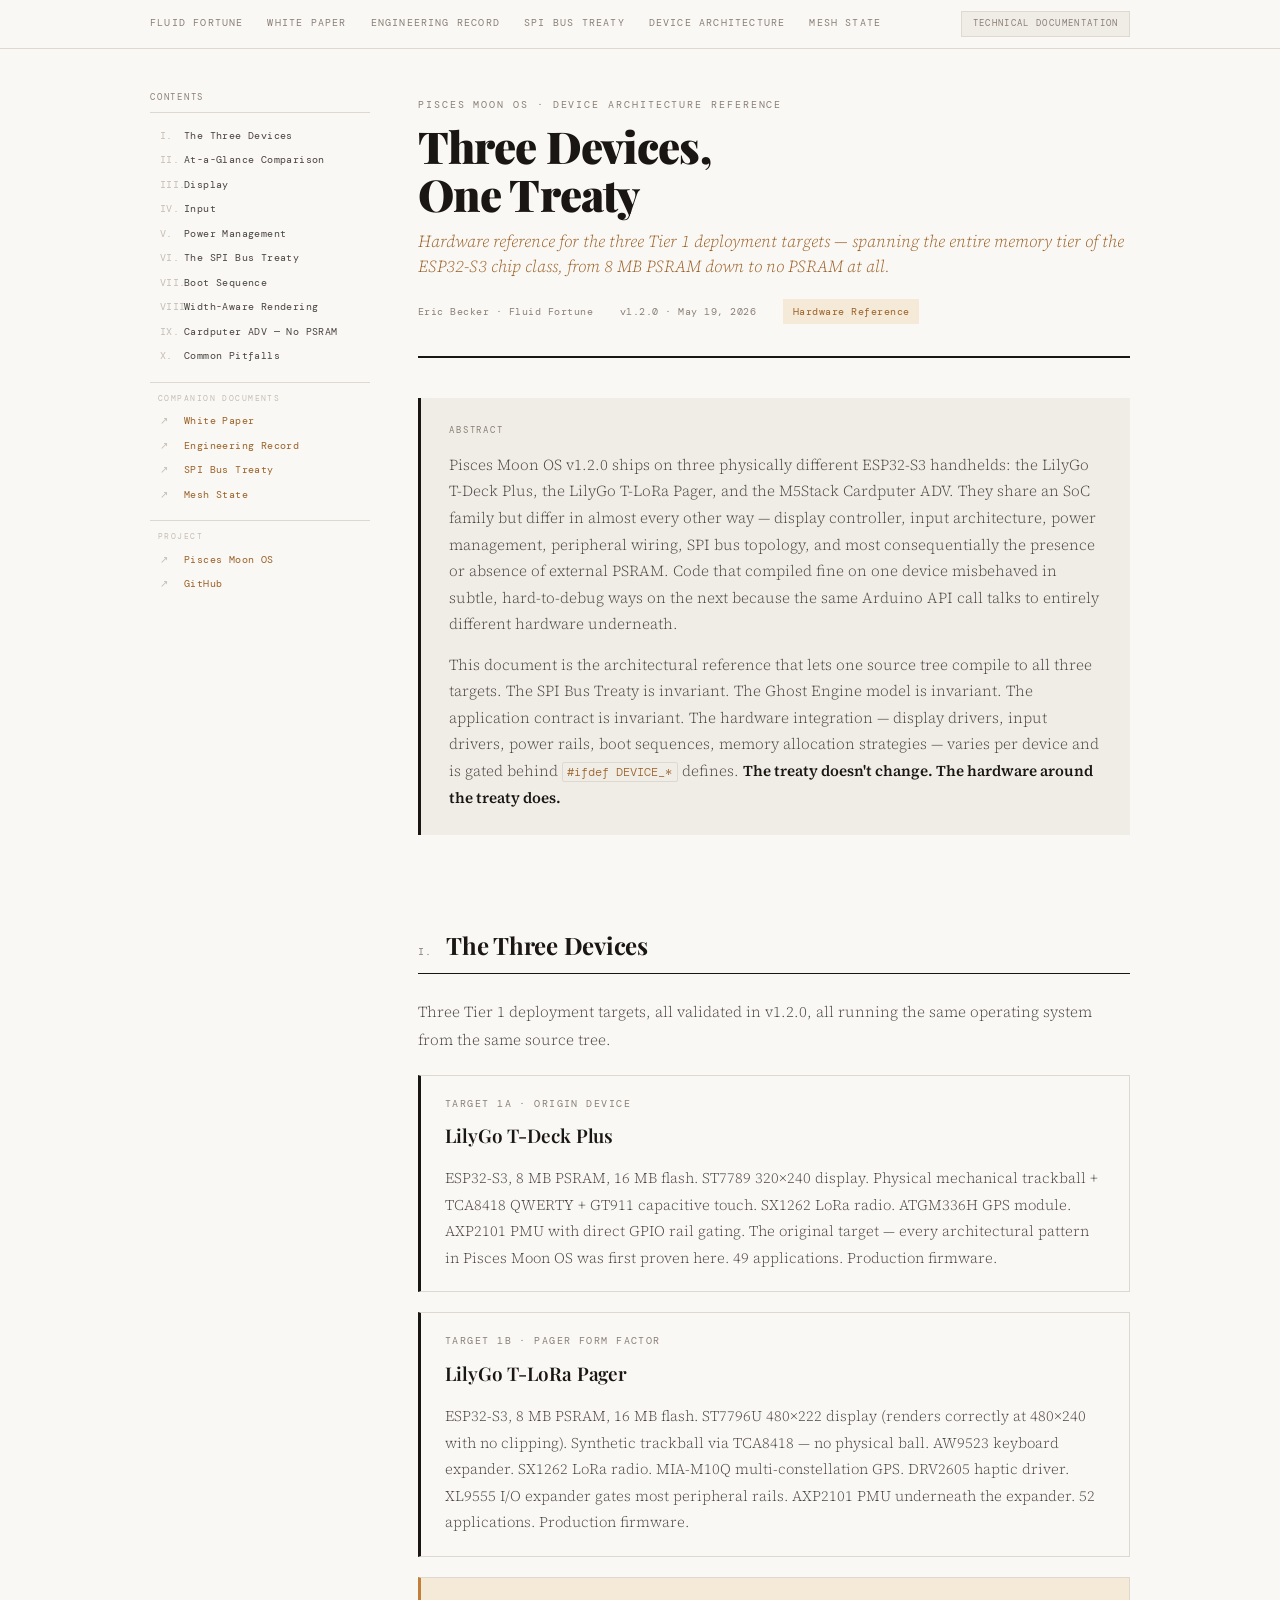
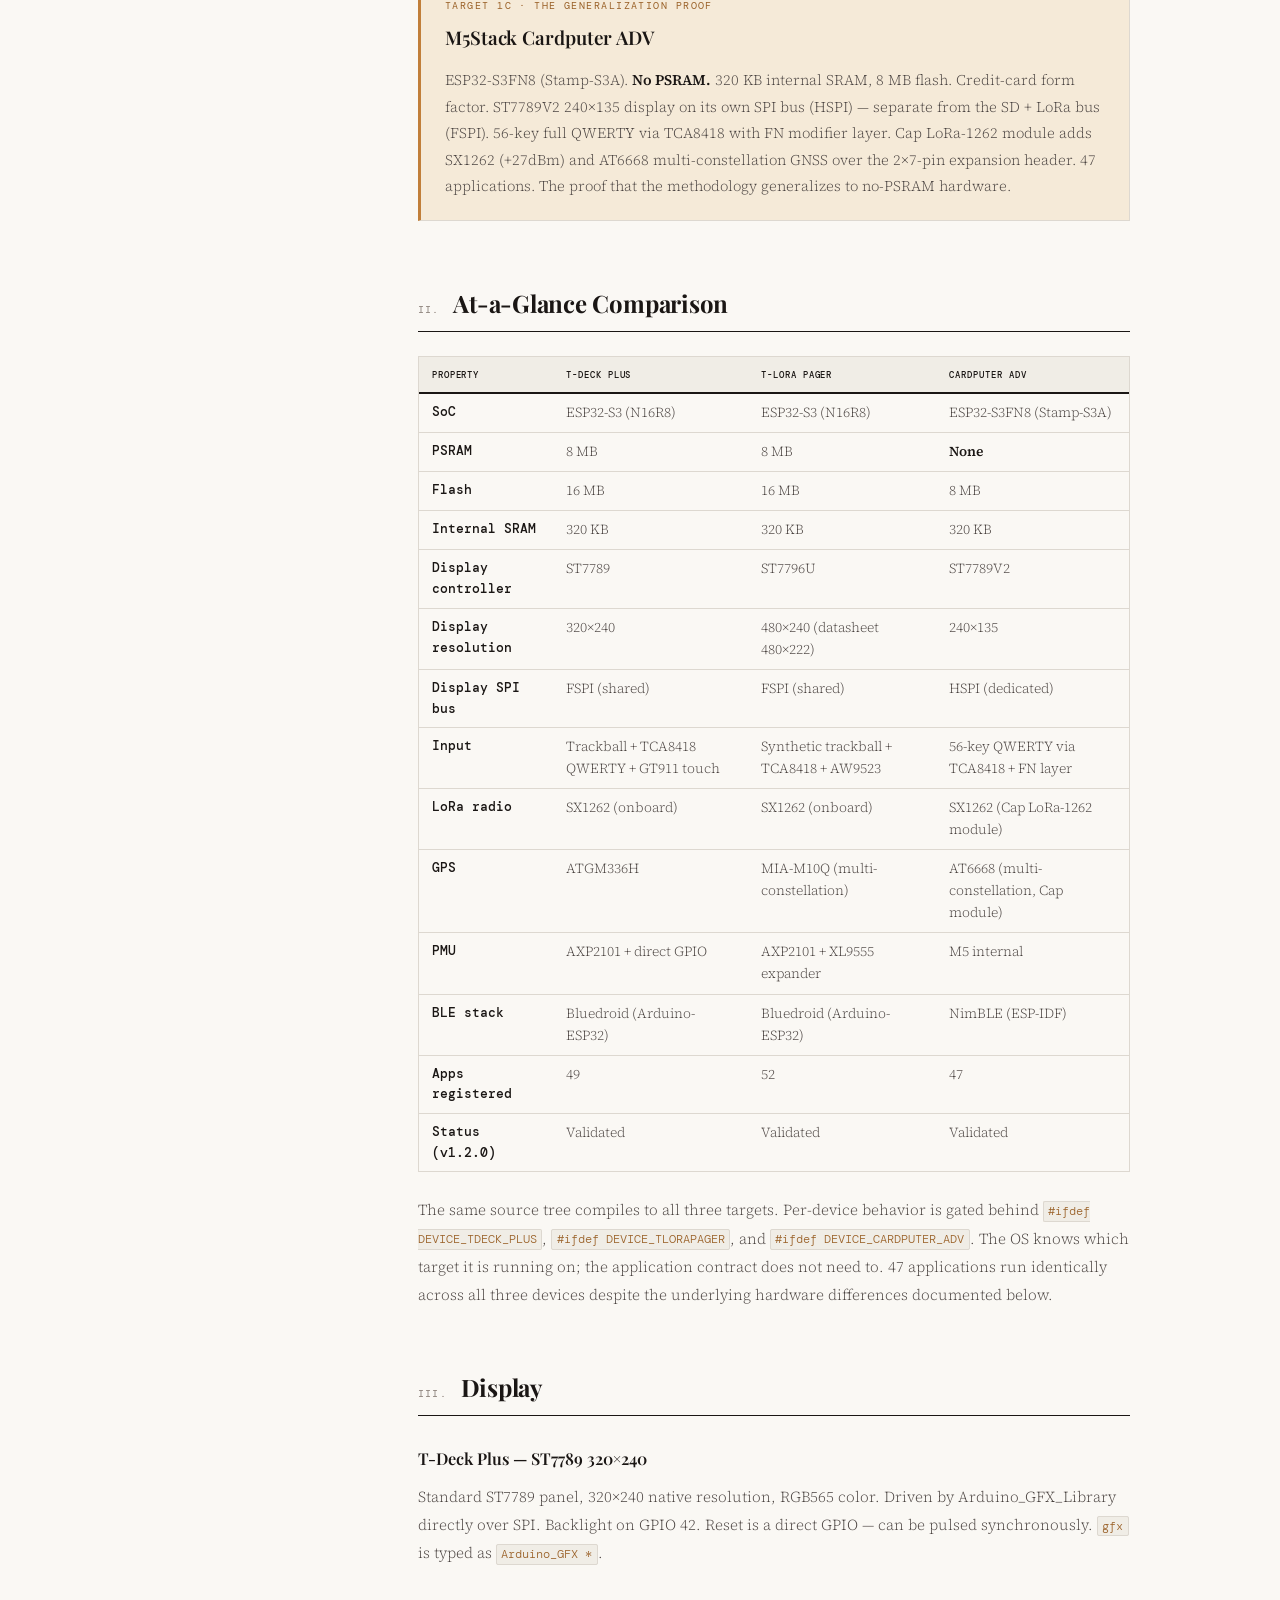
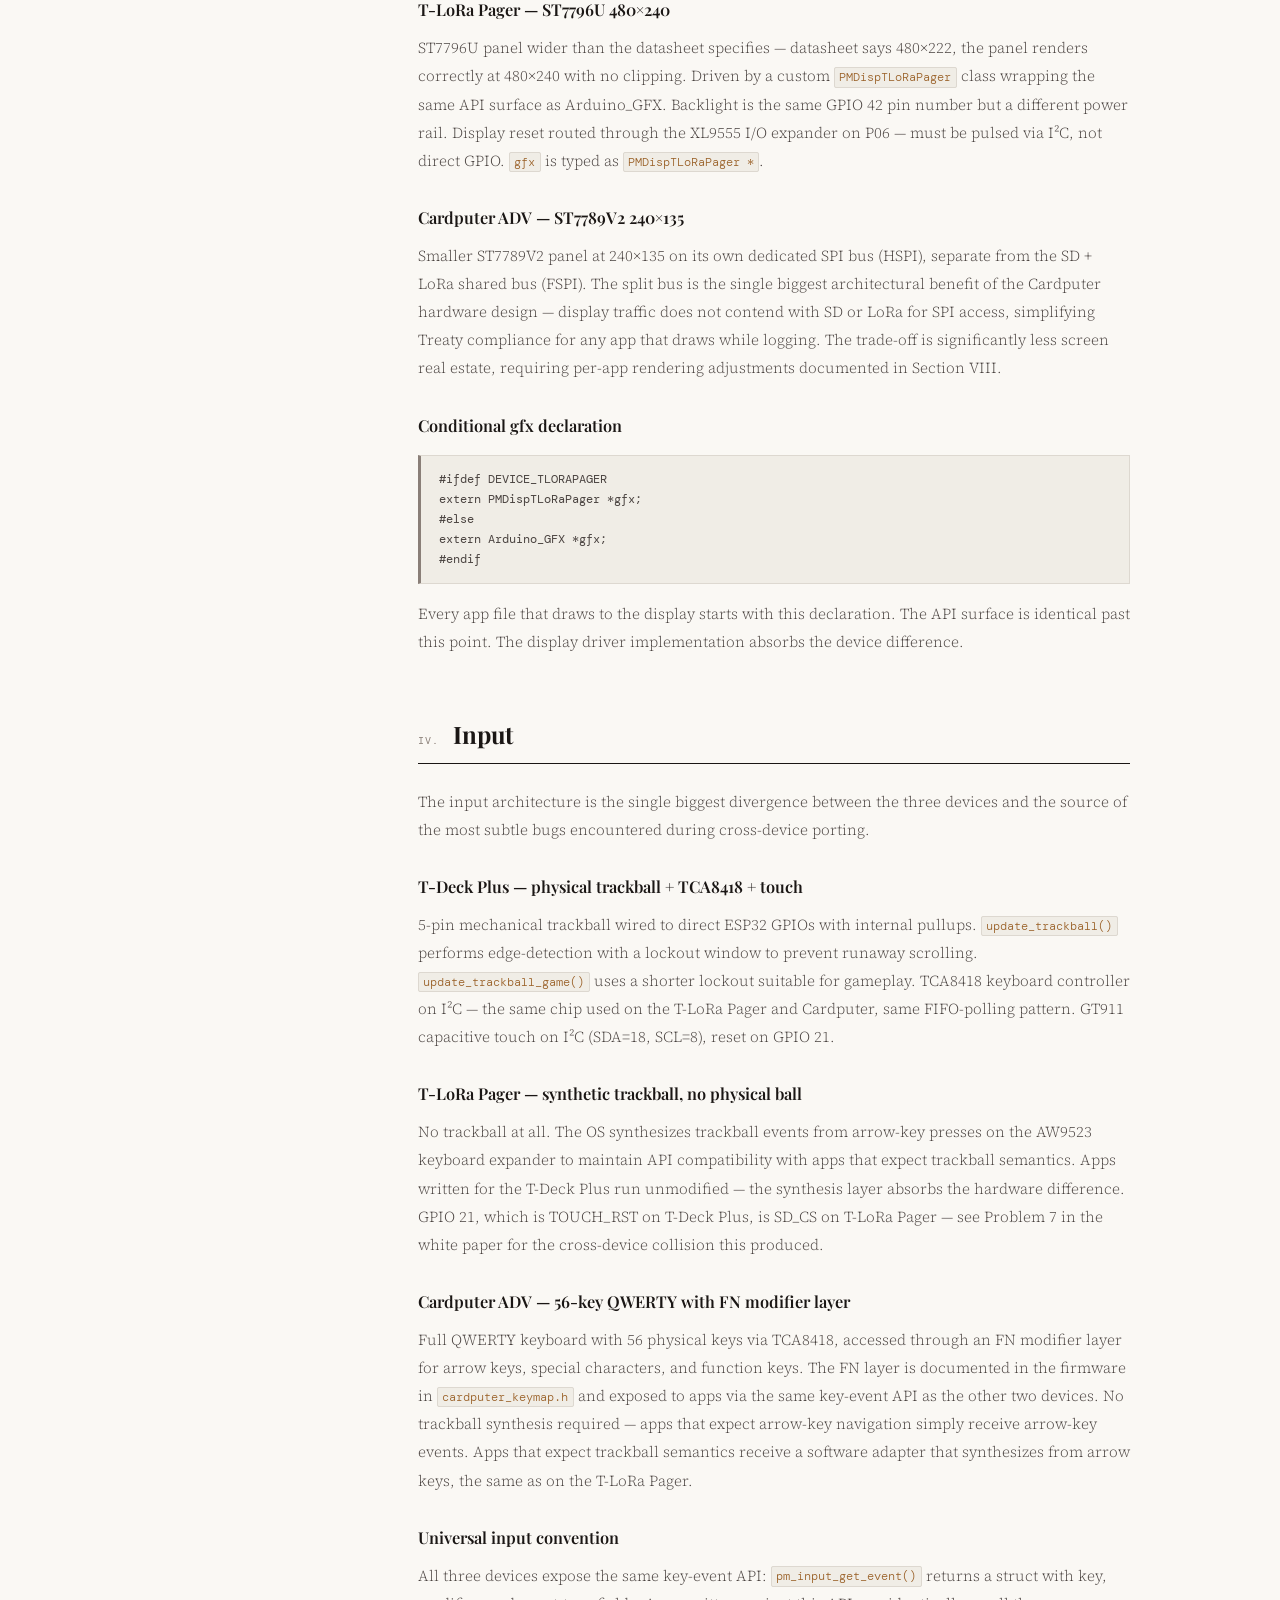
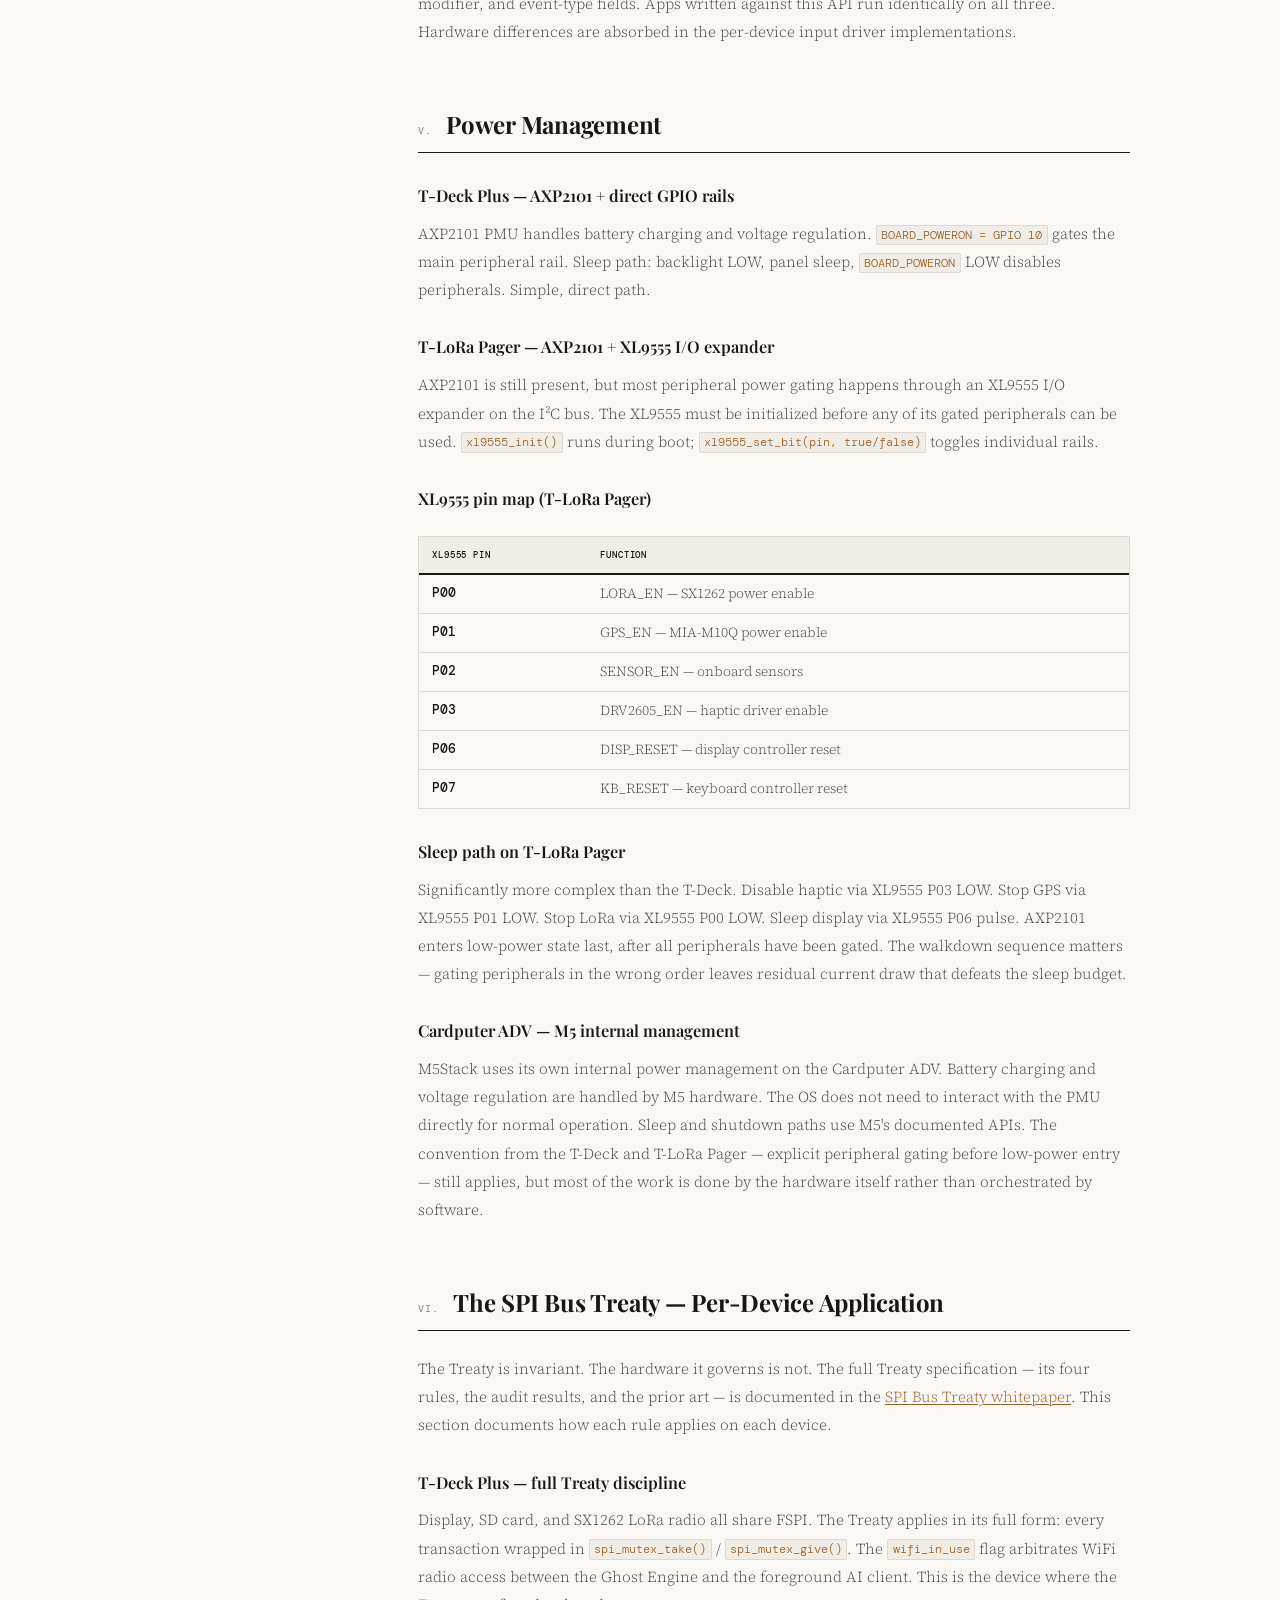
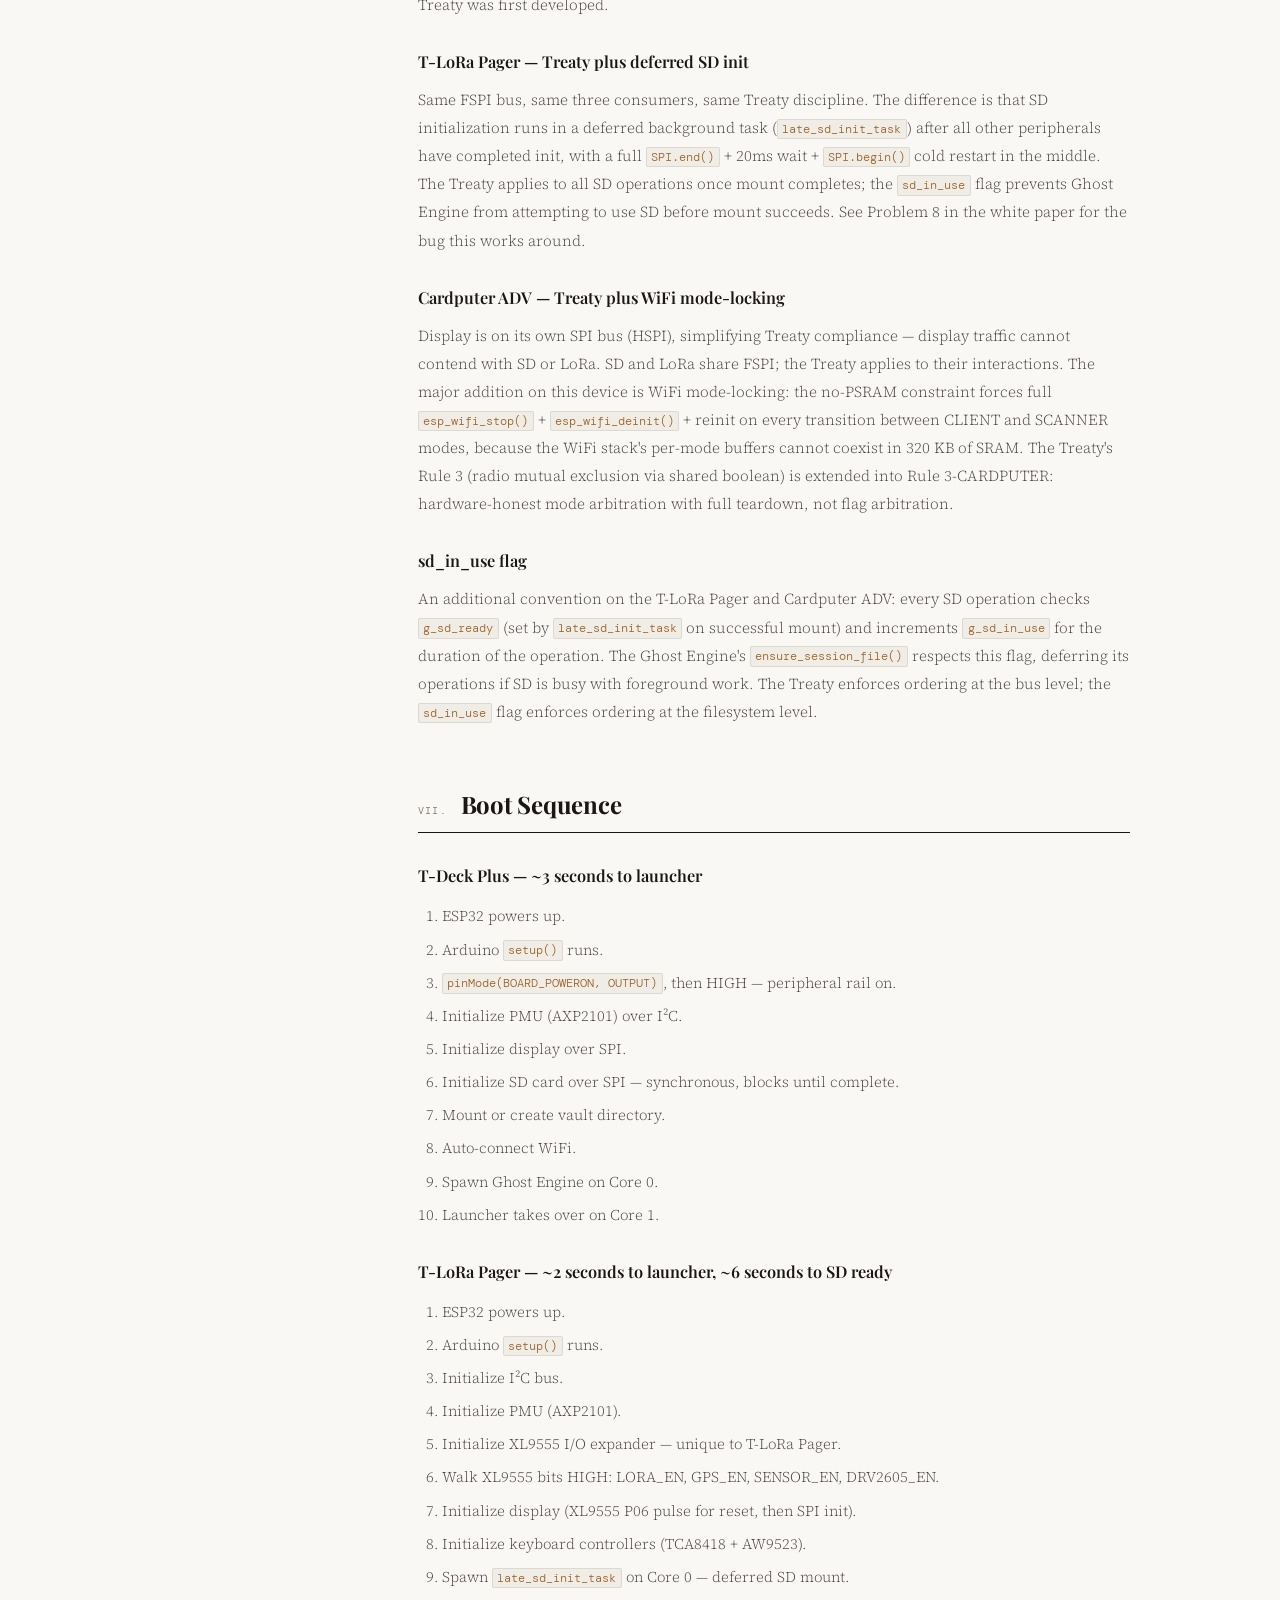
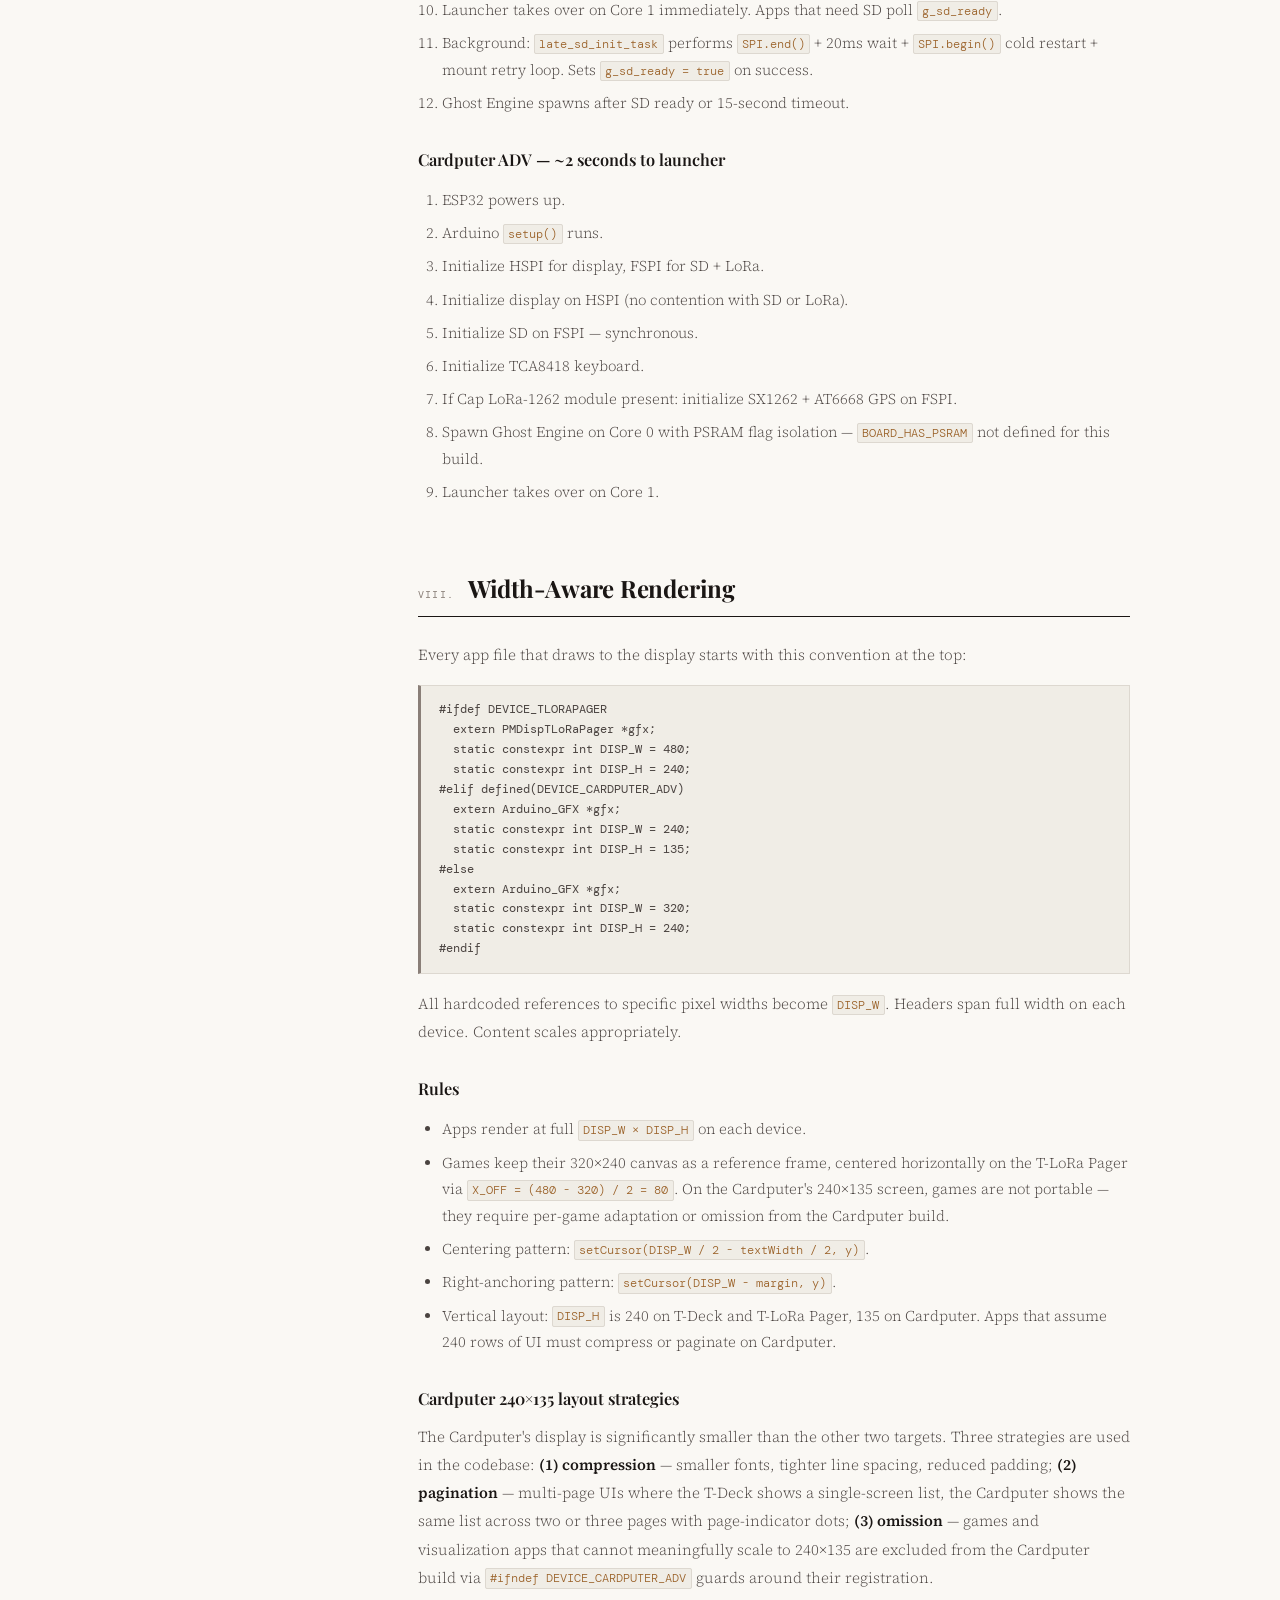
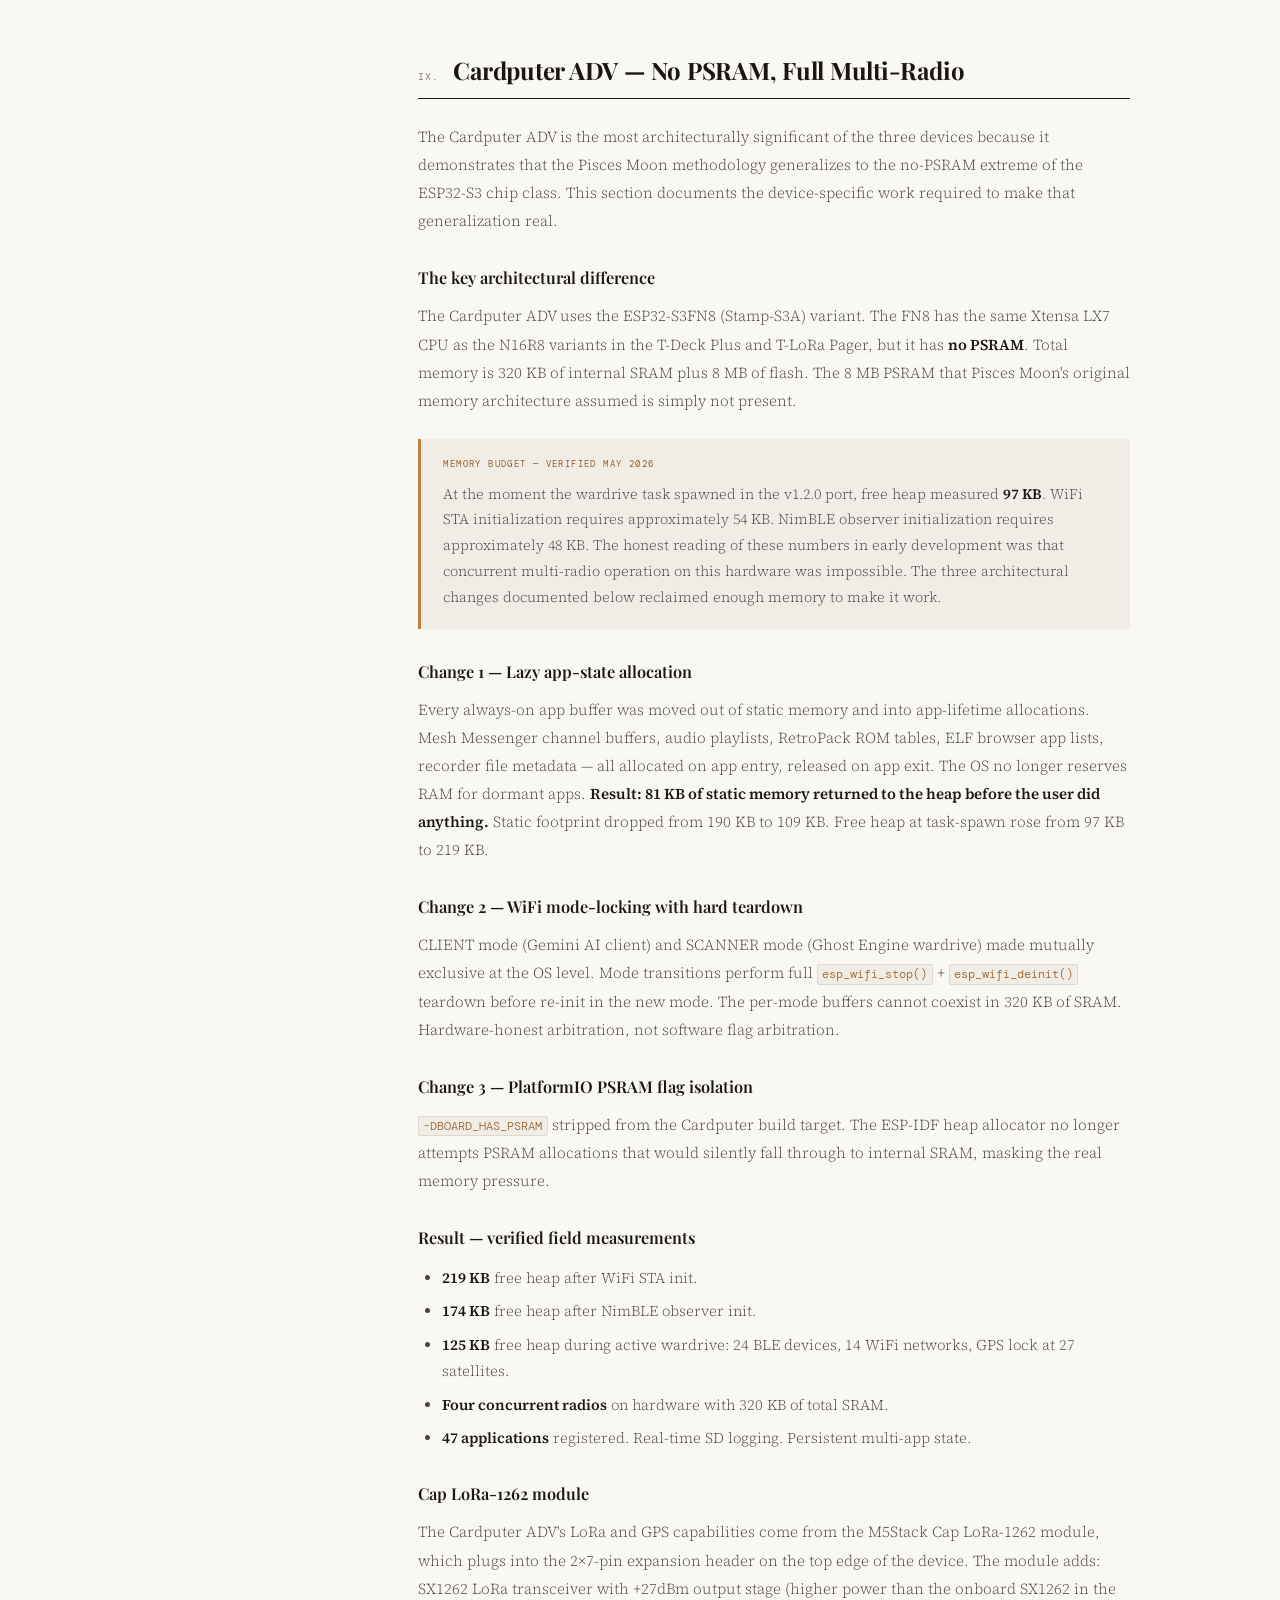
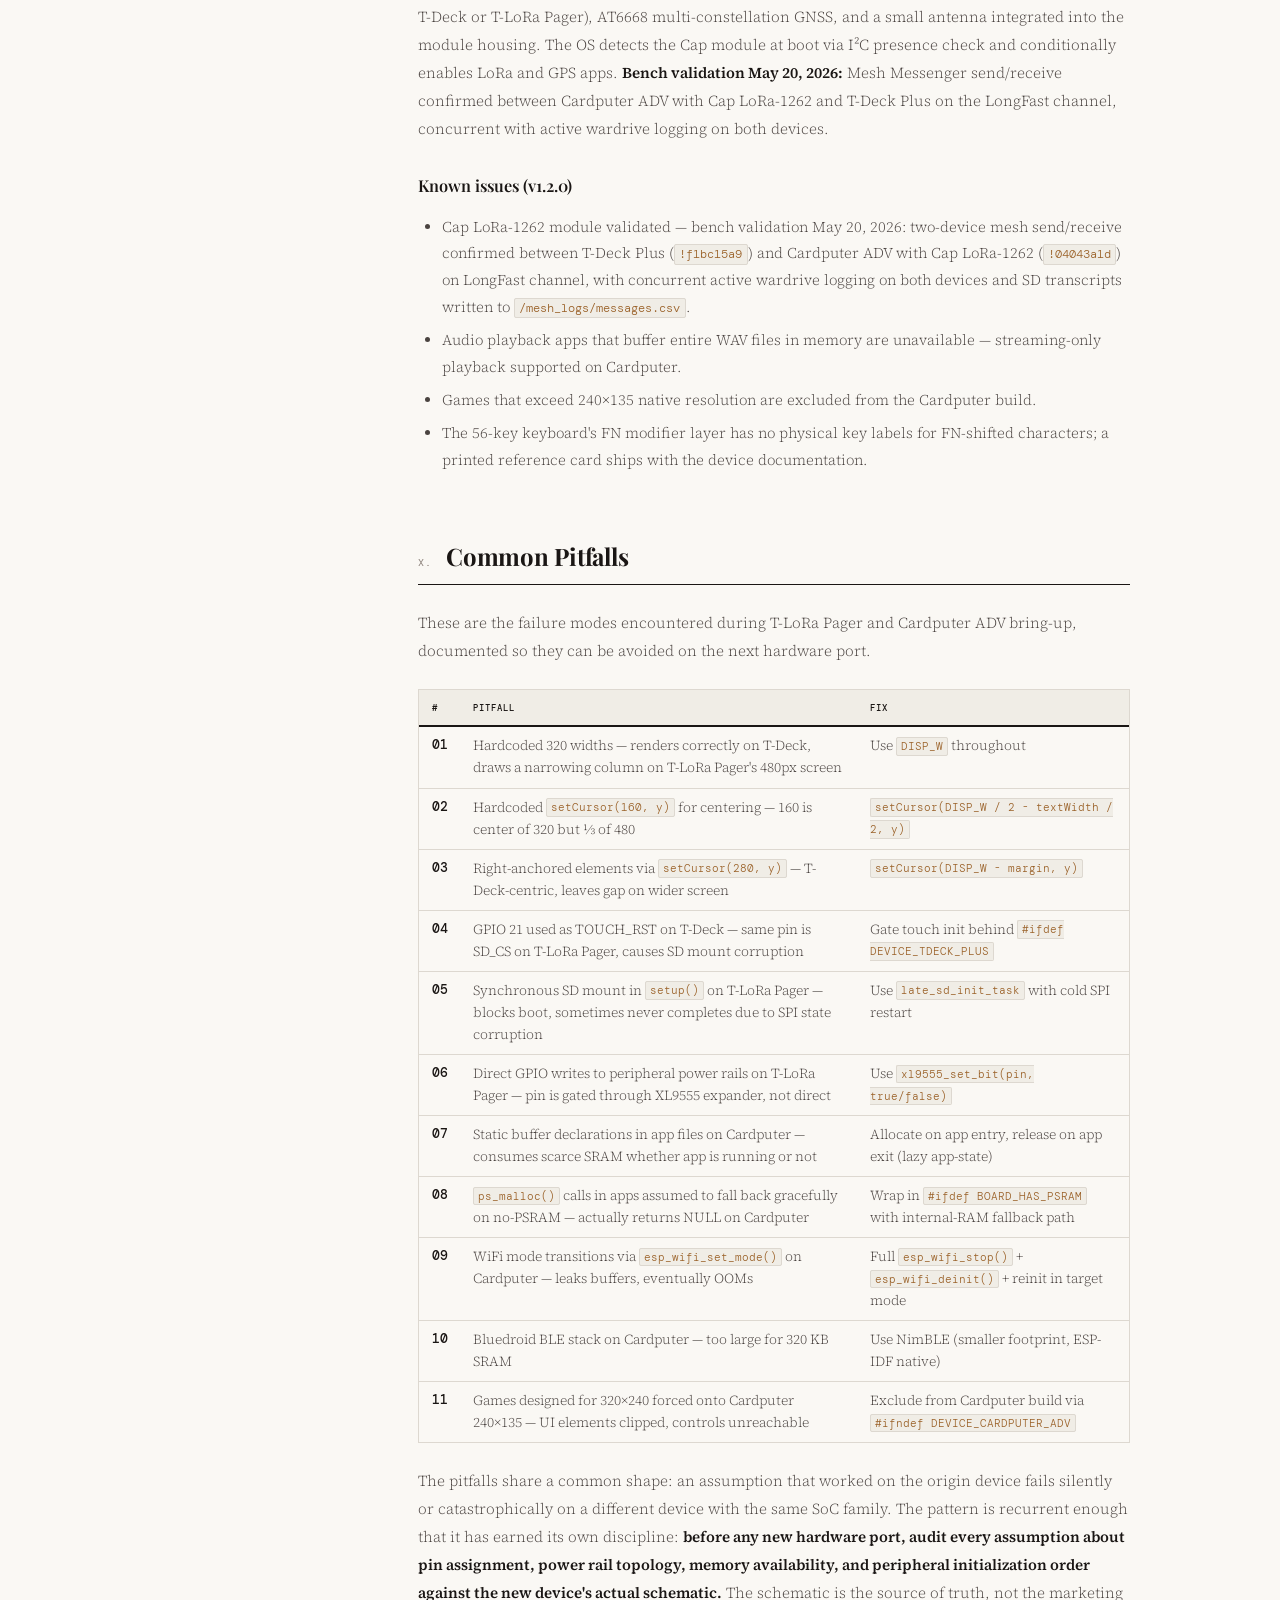
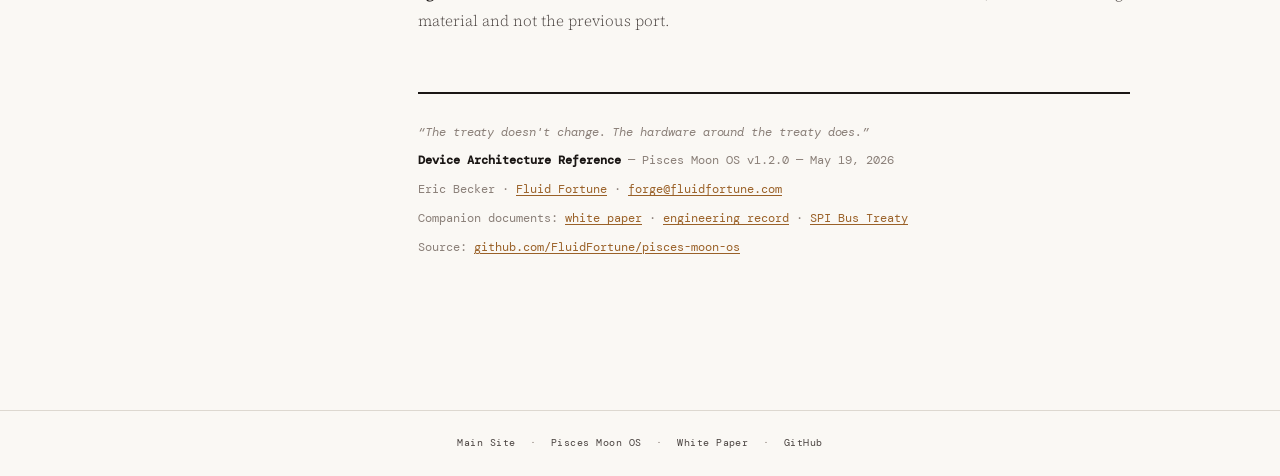
==== commit 6c99d123: "Update print statement from 'Hello' to 'Goodbye'" ====
--- a/device-architecture.html
+++ b/device-architecture.html
@@ -1,843 +1,508 @@
 <!DOCTYPE html>
 <html lang="en">
 <head>
-<meta charset="UTF-8">
-<meta name="viewport" content="width=device-width, initial-scale=1.0">
-<title>Device Architecture | Pisces Moon OS — T-Deck Plus vs T-LoRa Pager</title>
-<meta name="description" content="Architectural comparison of the two LilyGO devices running Pisces Moon OS: T-Deck Plus and T-LoRa Pager. Same SPI Bus Treaty, same Ghost Engine, different everything else. The treaty doesn't change. The hardware around the treaty does.">
-<link rel="canonical" href="https://fluidfortune.com/device-architecture.html">
-<link rel="preconnect" href="https://fonts.googleapis.com">
-<link href="https://fonts.googleapis.com/css2?family=Share+Tech+Mono&family=Orbitron:wght@700;900&family=Inter:wght@400;500;600&display=swap" rel="stylesheet">
-<style>
-:root{
-  --black:#050a05;--deep:#0d1117;--surface:#161b22;--border:#30363d;
-  --green:#00ff41;--green-dim:#00c032;--green-mute:#1a3a1a;
-  --amber:#ffb700;--amber-dim:#cc9200;--amber-mute:#2a1f00;
-  --blue:#58a6ff;--blue-mute:#0d1f3a;
-  --red:#ff4a4a;--red-mute:#2a0d0d;
-  --text:#e6edf3;--text-dim:#8b949e;--text-muted:#484f58;
-  --font-mono:'Share Tech Mono',monospace;
-  --font-ui:'Inter',sans-serif;
-  --font-disp:'Orbitron',monospace;
-  --max-w:940px;
-  --accent:var(--amber-dim);
-}
-*,*::before,*::after{box-sizing:border-box;margin:0;padding:0}
-html{scroll-behavior:smooth}
-body{background:var(--deep);color:var(--text);font-family:var(--font-ui);line-height:1.75}
-body::before{content:'';position:fixed;inset:0;background:repeating-linear-gradient(to bottom,transparent,transparent 2px,rgba(0,0,0,.08) 2px,rgba(0,0,0,.08) 4px);pointer-events:none;z-index:9999}
-
-nav{background:var(--black);border-bottom:1px solid var(--border);padding:.75rem 1.5rem;display:flex;align-items:center;gap:1.5rem;position:sticky;top:0;z-index:100}
-nav a{font-family:var(--font-disp);font-size:.72rem;color:var(--green-dim);text-decoration:none;letter-spacing:.12em}
-nav a:hover{color:#fff}
-nav .sep{color:var(--text-muted);font-size:.6rem}
-nav .spacer{flex:1}
-nav .badge{font-family:var(--font-mono);font-size:.55rem;color:var(--amber-dim);border:1px solid var(--amber-mute);padding:.15rem .6rem;letter-spacing:.1em}
-
-.hero{max-width:var(--max-w);margin:0 auto;padding:4rem 1.5rem 2.5rem;border-bottom:1px solid var(--border)}
-.hero-eye{font-family:var(--font-mono);font-size:.58rem;letter-spacing:.25em;color:var(--text-muted);margin-bottom:1rem}
-.hero h1{font-family:var(--font-disp);font-size:clamp(1.4rem,4vw,2.2rem);font-weight:900;letter-spacing:.06em;color:#fff;line-height:1.15;margin-bottom:.75rem}
-.hero h1 span{color:var(--amber)}
-.hero-sub{font-family:var(--font-mono);font-size:.82rem;color:var(--text-dim);letter-spacing:.05em;line-height:1.7;max-width:680px;margin-bottom:2rem}
-.hero-meta{font-family:var(--font-mono);font-size:.6rem;color:var(--text-muted);letter-spacing:.12em}
-
-/* ── TAB SYSTEM ─────────────────── */
-.tab-nav{display:flex;gap:0;border-bottom:1px solid var(--border);margin:0;overflow-x:auto;scrollbar-width:none;max-width:var(--max-w);margin:0 auto;padding:0 1.5rem}
-.tab-nav::-webkit-scrollbar{display:none}
-.tab-btn{font-family:var(--font-mono);font-size:.62rem;letter-spacing:.15em;color:var(--text-muted);padding:.7rem 1.25rem;background:none;border:none;border-bottom:2px solid transparent;cursor:pointer;white-space:nowrap;transition:.15s;text-transform:uppercase}
-.tab-btn:hover{color:var(--text);border-bottom-color:var(--border)}
-.tab-btn.active{color:var(--amber-dim);border-bottom-color:var(--amber-dim)}
-.tab-panel{display:none}
-.tab-panel.active{display:block}
-.tab-wrap{max-width:var(--max-w);margin:0 auto;padding:2.5rem 1.5rem 6rem}
-
-/* ── CONTENT STYLES ─────────────── */
-h2{font-family:var(--font-disp);font-size:clamp(.95rem,2.5vw,1.15rem);color:var(--amber);font-weight:700;letter-spacing:.08em;margin:2.5rem 0 1rem;line-height:1.3;border-bottom:1px solid var(--border);padding-bottom:.5rem}
-h2:first-child{margin-top:0}
-h3{font-family:var(--font-ui);font-size:.95rem;color:var(--text);font-weight:600;margin:1.75rem 0 .6rem;letter-spacing:.01em}
-p{color:var(--text-dim);margin-bottom:1rem;line-height:1.8}
-p:last-child{margin-bottom:0}
-strong{color:var(--text);font-weight:600}
-code{font-family:var(--font-mono);font-size:.85em;background:#1a1f2a;color:var(--blue);padding:.1rem .35rem;border:1px solid var(--border);border-radius:2px}
-pre{background:#0d1117;border:1px solid var(--border);border-left:3px solid var(--amber-dim);padding:1.25rem 1.5rem;overflow-x:auto;margin:1.25rem 0}
-pre code{background:none;border:none;padding:0;color:var(--text-dim);font-size:.8rem;line-height:1.65}
-
-/* Comparison table */
-.cmp-table{width:100%;border-collapse:collapse;margin:1.5rem 0;font-size:.82rem}
-.cmp-table th{font-family:var(--font-mono);font-size:.6rem;letter-spacing:.15em;color:var(--text-muted);text-transform:uppercase;padding:.6rem 1rem;text-align:left;border-bottom:1px solid var(--border)}
-.cmp-table th:nth-child(2){color:var(--amber-dim)}
-.cmp-table th:nth-child(3){color:var(--green-dim)}
-.cmp-table td{padding:.6rem 1rem;border-bottom:1px solid #1a1f2a;vertical-align:top;line-height:1.55;color:var(--text-dim)}
-.cmp-table td:first-child{font-family:var(--font-mono);font-size:.72rem;color:var(--text-muted);white-space:nowrap}
-.cmp-table tr:hover td{background:#0d1117}
-
-/* Device cards */
-.device-pair{display:grid;grid-template-columns:1fr 1fr;gap:1.25rem;margin:1.5rem 0}
-.device-card{border:1px solid var(--border);background:var(--surface);padding:1.25rem;position:relative}
-.device-card::before{content:'';position:absolute;top:0;left:0;width:100%;height:3px}
-.device-card.tdeck::before{background:var(--amber-dim)}
-.device-card.tpager::before{background:var(--green-dim)}
-.device-card-label{font-family:var(--font-mono);font-size:.55rem;letter-spacing:.18em;margin-bottom:.5rem}
-.device-card.tdeck .device-card-label{color:var(--amber-dim)}
-.device-card.tpager .device-card-label{color:var(--green-dim)}
-.device-card-title{font-family:var(--font-disp);font-size:.85rem;font-weight:700;color:#fff;letter-spacing:.06em;margin-bottom:.75rem}
-.device-card p{font-size:.82rem;line-height:1.6}
-
-/* Callout */
-.callout{border:1px solid var(--border);background:var(--surface);padding:1.25rem 1.5rem;margin:1.5rem 0;position:relative}
-.callout-label{font-family:var(--font-mono);font-size:.55rem;letter-spacing:.18em;color:var(--amber-dim);margin-bottom:.6rem;text-transform:uppercase}
-.callout.warning{border-color:#5a3a00;background:#150e00}
-.callout.warning .callout-label{color:var(--amber)}
-.callout.critical{border-color:#5a0000;background:#150000}
-.callout.critical .callout-label{color:var(--red)}
-.callout p{font-size:.85rem;line-height:1.7;margin-bottom:.75rem}
-.callout p:last-child{margin-bottom:0}
-
-/* Treaty banner */
-.treaty-banner{border:1px solid var(--amber-dim);background:var(--amber-mute);padding:1.5rem 2rem;margin:2rem 0;text-align:center}
-.treaty-banner-title{font-family:var(--font-disp);font-size:1rem;color:var(--amber);font-weight:900;letter-spacing:.1em;margin-bottom:.5rem}
-.treaty-banner-sub{font-family:var(--font-mono);font-size:.7rem;color:var(--amber-dim);letter-spacing:.1em}
-
-/* Pitfall list */
-.pitfall-list{display:flex;flex-direction:column;gap:.75rem;margin:1.5rem 0}
-.pitfall{border:1px solid var(--border);background:var(--surface);padding:1rem 1.25rem;display:grid;grid-template-columns:2rem 1fr;gap:.75rem;align-items:start}
-.pitfall-num{font-family:var(--font-disp);font-size:.72rem;color:var(--red);font-weight:700}
-.pitfall-title{font-size:.88rem;color:var(--text);font-weight:600;margin-bottom:.25rem}
-.pitfall-desc{font-size:.8rem;color:var(--text-dim);line-height:1.55;margin:0}
-.pitfall-fix{font-family:var(--font-mono);font-size:.72rem;color:var(--green-dim);margin-top:.35rem}
-
-/* Boot sequence */
-.boot-steps{display:grid;grid-template-columns:1fr 1fr;gap:1.25rem;margin:1.5rem 0}
-.boot-col-label{font-family:var(--font-mono);font-size:.6rem;letter-spacing:.2em;color:var(--text-muted);margin-bottom:.75rem;text-transform:uppercase}
-.boot-col-label.tdeck{color:var(--amber-dim)}
-.boot-col-label.tpager{color:var(--green-dim)}
-ol{padding-left:1.25rem;color:var(--text-dim);font-size:.84rem;line-height:1.9}
-li{margin-bottom:.2rem}
-li strong{color:var(--green-dim)}
-
-footer{border-top:1px solid var(--border);padding:2rem 1.5rem;text-align:center;font-family:var(--font-mono);font-size:.62rem;color:var(--text-muted)}
-footer a{color:var(--green-dim);text-decoration:none}
-
-@media(max-width:700px){
-  .device-pair,.boot-steps{grid-template-columns:1fr}
-  .cmp-table{font-size:.75rem}
-  .cmp-table td,.cmp-table th{padding:.5rem .6rem}
-}
-</style>
+  <meta charset="UTF-8">
+  <meta name="viewport" content="width=device-width, initial-scale=1.0">
+  <title>Device Architecture | Pisces Moon OS — Three-Device Hardware Reference</title>
+  <meta name="description" content="Architectural comparison of the three Pisces Moon OS deployment targets — T-Deck Plus, T-LoRa Pager, and Cardputer ADV. Same SPI Bus Treaty, same Ghost Engine, hardware spanning the entire memory tier of the ESP32-S3 chip class from 8 MB PSRAM to no PSRAM.">
+  <link rel="canonical" href="https://fluidfortune.com/device-architecture.html">
+
+  <meta property="og:type" content="article">
+  <meta property="og:url" content="https://fluidfortune.com/device-architecture.html">
+  <meta property="og:title" content="Device Architecture | Pisces Moon OS">
+  <meta property="og:description" content="The treaty doesn't change. The hardware around the treaty does. Three deployment targets, one operating system, the entire memory tier of the ESP32-S3.">
+  <meta property="og:image" content="https://fluidfortune.com/courtjester.jpg">
+
+  <link rel="preconnect" href="https://fonts.googleapis.com">
+  <link rel="preload" as="style" href="https://fonts.googleapis.com/css2?family=Playfair+Display:ital,wght@0,400;0,600;0,900;1,400&family=Source+Serif+4:ital,opsz,wght@0,8..60,300;0,8..60,400;0,8..60,600;1,8..60,300&family=DM+Mono:wght@300;400;500&display=swap" onload="this.onload=null;this.rel='stylesheet'">
+  <noscript><link rel="stylesheet" href="https://fonts.googleapis.com/css2?family=Playfair+Display:ital,wght@0,400;0,600;0,900;1,400&family=Source+Serif+4:ital,opsz,wght@0,8..60,300;0,8..60,400;0,8..60,600;1,8..60,300&family=DM+Mono:wght@300;400;500&display=swap"></noscript>
+
+  <style>
+    :root{
+      --paper:#faf8f4; --paper-dark:#f0ede6; --ink:#1a1614; --ink-mid:#4a4340; --ink-light:#8a7f78; --ink-faint:#c5bdb5;
+      --accent:#c17f3a; --accent-dim:#9a6128; --accent-pale:#f5ead8; --rule:#ddd8d0; --green:#2d5a3d; --green-pale:#e8f0eb;
+      --font-disp:'Playfair Display',Georgia,serif; --font-body:'Source Serif 4',Georgia,serif; --font-mono:'DM Mono',monospace;
+      --max-w:760px; --toc-w:220px;
+    }
+    *,*::before,*::after{box-sizing:border-box;margin:0;padding:0}
+    html{font-size:16px;scroll-behavior:smooth}
+    body{background:var(--paper);color:var(--ink);font-family:var(--font-body);line-height:1.75;-webkit-font-smoothing:antialiased}
+
+    nav.top{border-bottom:1px solid var(--rule);position:sticky;top:0;background:var(--paper);z-index:100}
+    nav.top .nav-inner{max-width:calc(var(--max-w) + var(--toc-w) + 4rem);margin:0 auto;padding:0 2rem;display:flex;gap:1.5rem;align-items:center}
+    nav.top a{font-family:var(--font-mono);font-size:.62rem;letter-spacing:.12em;color:var(--ink-light);text-decoration:none;padding:.9rem 0;border-bottom:2px solid transparent;transition:.15s;display:inline-block}
+    nav.top a:hover{color:var(--accent);border-bottom-color:var(--accent)}
+    nav.top .doc-label{margin-left:auto;font-family:var(--font-mono);font-size:.56rem;letter-spacing:.15em;color:var(--ink-light);border:1px solid var(--rule);padding:.25rem .65rem;background:var(--paper-dark)}
+
+    .layout{display:flex;max-width:calc(var(--max-w) + var(--toc-w) + 4rem);margin:0 auto;padding:0 2rem;gap:3rem;align-items:flex-start}
+    .toc{width:var(--toc-w);flex-shrink:0;position:sticky;top:50px;padding:2.5rem 0;max-height:calc(100vh - 50px);overflow-y:auto}
+    .toc-label{font-family:var(--font-mono);font-size:.55rem;letter-spacing:.2em;color:var(--ink-light);margin-bottom:.75rem;padding-bottom:.4rem;border-bottom:1px solid var(--rule);display:block;text-transform:uppercase}
+    .toc a{display:block;font-family:var(--font-mono);font-size:.62rem;color:var(--ink-mid);text-decoration:none;padding:.25rem 0 .25rem .5rem;letter-spacing:.04em;transition:.15s;border-left:2px solid transparent;margin-bottom:.1rem;line-height:1.5}
+    .toc a:hover{color:var(--accent);border-left-color:var(--accent)}
+    .toc a .num{color:var(--ink-faint);display:inline-block;width:1.5rem}
+    .toc-divider{border-top:1px solid var(--rule);margin:.85rem 0 .5rem}
+    .toc-divider-label{font-family:var(--font-mono);font-size:.5rem;letter-spacing:.18em;color:var(--ink-faint);text-transform:uppercase;padding:0 0 .35rem .5rem}
+    .toc a.ext{color:var(--accent-dim)}
+    ::-webkit-scrollbar{width:4px}::-webkit-scrollbar-track{background:var(--paper)}::-webkit-scrollbar-thumb{background:var(--rule)}
+
+    .content{flex:1;min-width:0;padding:3rem 0 6rem;max-width:var(--max-w)}
+
+    .masthead{border-bottom:2px solid var(--ink);padding-bottom:2rem;margin-bottom:2.5rem}
+    .masthead-eyebrow{font-family:var(--font-mono);font-size:.6rem;letter-spacing:.2em;color:var(--ink-light);margin-bottom:.5rem;text-transform:uppercase}
+    .masthead-title{font-family:var(--font-disp);font-size:clamp(2rem,5vw,2.75rem);font-weight:900;letter-spacing:-.02em;line-height:1.1;color:var(--ink);margin-bottom:.65rem}
+    .masthead-sub{font-family:var(--font-body);font-size:1.05rem;color:var(--accent-dim);font-style:italic;font-weight:300;line-height:1.5;margin-bottom:1.25rem}
+    .masthead-meta{font-family:var(--font-mono);font-size:.62rem;color:var(--ink-light);letter-spacing:.05em;line-height:1.95}
+    .masthead-meta span{display:inline-block;margin-right:1.25rem}
+    .masthead-meta .ver{color:var(--accent-dim);border:1px solid var(--accent-pale);background:var(--accent-pale);padding:.1rem .55rem}
+
+    .abstract{background:var(--paper-dark);border-left:3px solid var(--ink);padding:1.5rem 1.75rem;margin-bottom:3rem}
+    .abstract-label{font-family:var(--font-mono);font-size:.58rem;letter-spacing:.2em;color:var(--ink-light);margin-bottom:.85rem;text-transform:uppercase}
+    .abstract p{font-family:var(--font-body);font-size:.95rem;color:var(--ink-mid);line-height:1.75;margin-bottom:.85rem;font-weight:300}
+    .abstract p:last-child{margin-bottom:0}
+    .abstract strong{color:var(--ink);font-weight:600}
+
+    section.s{padding-top:3rem}
+    .s-header{display:flex;align-items:baseline;gap:.85rem;padding-bottom:.75rem;border-bottom:1.5px solid var(--ink);margin-bottom:1.5rem}
+    .s-num{font-family:var(--font-mono);font-size:.65rem;color:var(--ink-light);letter-spacing:.12em;flex-shrink:0}
+    .s-title{font-family:var(--font-disp);font-size:1.5rem;font-weight:700;color:var(--ink);letter-spacing:-.01em;line-height:1.2}
+
+    p{font-size:.95rem;color:var(--ink-mid);line-height:1.85;margin-bottom:1rem;font-weight:300}
+    strong{color:var(--ink);font-weight:600}
+    em{font-style:italic}
+    a{color:var(--accent-dim);text-decoration:underline;text-decoration-thickness:1px;text-underline-offset:2px;transition:.15s}
+    a:hover{color:var(--accent)}
+    code{font-family:var(--font-mono);font-size:.82em;color:var(--accent-dim);background:var(--paper-dark);padding:.1em .35em;border:1px solid var(--rule);border-radius:2px}
+    ol,ul{margin:.85rem 0 1.25rem 1.5rem}
+    li{font-size:.93rem;color:var(--ink-mid);line-height:1.8;margin-bottom:.4rem;font-weight:300}
+    li strong{color:var(--ink)}
+    blockquote{border-left:3px solid var(--ink-faint);padding:.25rem 1.25rem;margin:1.5rem 0}
+    blockquote p{font-style:italic;font-size:.95rem;color:var(--ink-mid);margin-bottom:0}
+    h3.subhead{font-family:var(--font-disp);font-size:1.15rem;font-weight:600;color:var(--ink);letter-spacing:-.005em;margin:2.5rem 0 .85rem;padding-bottom:.35rem;border-bottom:1px solid var(--rule)}
+    h4.subsub{font-family:var(--font-disp);font-size:1.02rem;font-weight:600;color:var(--ink);margin:1.75rem 0 .65rem}
+
+    .table-wrap{overflow-x:auto;margin:1.5rem 0;border:1px solid var(--rule)}
+    table{width:100%;border-collapse:collapse;font-family:var(--font-body);font-size:.86rem;background:var(--paper)}
+    th{background:var(--paper-dark);color:var(--ink);font-family:var(--font-mono);font-size:.58rem;letter-spacing:.1em;padding:.6rem .8rem;text-align:left;border-bottom:2px solid var(--ink);font-weight:500;text-transform:uppercase}
+    td{padding:.5rem .8rem;border-top:1px solid var(--rule);color:var(--ink-mid);vertical-align:top;line-height:1.6;font-weight:300}
+    td:first-child{color:var(--ink);font-weight:500;font-family:var(--font-mono);font-size:.81rem}
+
+    .callout{background:var(--paper-dark);border-left:3px solid var(--accent);padding:1.1rem 1.4rem;margin:1.5rem 0}
+    .callout .c-label{font-family:var(--font-mono);font-size:.58rem;letter-spacing:.15em;color:var(--accent-dim);margin-bottom:.55rem;text-transform:uppercase}
+    .callout p{font-size:.9rem;color:var(--ink-mid);line-height:1.8;margin-bottom:.65rem;font-weight:300}
+    .callout p:last-child{margin-bottom:0}
+    .callout strong{color:var(--ink)}
+
+    .callout-green{background:var(--green-pale);border-left-color:var(--green)}
+    .callout-green .c-label{color:var(--green)}
+
+    pre{background:var(--paper-dark);border:1px solid var(--rule);border-left:3px solid var(--ink-light);padding:.85rem 1.1rem;margin:1rem 0;overflow-x:auto;font-family:var(--font-mono);font-size:.78rem;line-height:1.6;color:var(--ink-mid)}
+    pre code{background:none;border:0;padding:0;color:var(--ink-mid);font-size:inherit}
+
+    .device-card{background:var(--paper);border:1px solid var(--rule);border-left:3px solid var(--ink);padding:1.25rem 1.5rem;margin:1.25rem 0}
+    .device-label{font-family:var(--font-mono);font-size:.6rem;letter-spacing:.15em;color:var(--ink-light);text-transform:uppercase;margin-bottom:.4rem}
+    .device-name{font-family:var(--font-disp);font-size:1.18rem;font-weight:600;color:var(--ink);letter-spacing:-.005em;margin-bottom:.85rem}
+    .device-text{font-size:.92rem;color:var(--ink-mid);line-height:1.8;font-weight:300}
+
+    .device-cardputer{border-left-color:var(--accent);background:var(--accent-pale)}
+    .device-cardputer .device-label{color:var(--accent-dim)}
+
+    .closing{border-top:2px solid var(--ink);margin-top:3.5rem;padding-top:1.75rem}
+    .closing-quote{font-family:var(--font-disp);font-size:1.25rem;font-style:italic;font-weight:400;color:var(--ink);line-height:1.4;margin-bottom:1.25rem;letter-spacing:-.005em}
+    .closing p{font-family:var(--font-mono);font-size:.72rem;color:var(--ink-light);line-height:1.95;margin-bottom:.4rem;font-weight:400}
+    .closing strong{color:var(--ink)}
+    .closing a{color:var(--accent-dim)}
+
+    .site-footer{border-top:1px solid var(--rule);padding:1.5rem 0;text-align:center;font-family:var(--font-mono);font-size:.6rem;color:var(--ink-light);letter-spacing:.05em;margin-top:3rem}
+    .site-footer a{color:var(--ink-mid);text-decoration:none;margin:0 .5rem}
+    .site-footer a:hover{color:var(--accent)}
+
+    @media(max-width:900px){
+      .layout{flex-direction:column;padding:0 1.5rem}
+      .toc{width:100%;position:static;padding:2rem 0 0;max-height:none}
+      .content{padding:2rem 0 4rem}
+      nav.top .nav-inner{padding:0 1.5rem}
+    }
+    @media(max-width:600px){.masthead-meta span{display:block;margin-bottom:.25rem}}
+  </style>
 </head>
 <body>
 
-<nav>
-  <a href="https://fluidfortune.com">FLUID FORTUNE</a>
-  <span class="sep">/</span>
-  <a href="pisces-moon.html">PISCES MOON</a>
-  <span class="sep">/</span>
-  <a href="device-architecture.html" style="color:var(--amber-dim)">DEVICE ARCHITECTURE</a>
-  <div class="spacer"></div>
-  <span class="badge">v1.1.0 — MAY 2026</span>
+<nav class="top">
+  <div class="nav-inner">
+    <a href="https://fluidfortune.com">FLUID FORTUNE</a>
+    <a href="sovereignty.html">WHITE PAPER</a>
+    <a href="engineering-record.html">ENGINEERING RECORD</a>
+    <a href="spi-bus-treaty.html">SPI BUS TREATY</a>
+    <a href="device-architecture.html">DEVICE ARCHITECTURE</a>
+    <a href="mesh-state.html">MESH STATE</a>
+    <span class="doc-label">TECHNICAL DOCUMENTATION</span>
+  </div>
 </nav>
 
-<div class="hero">
-  <div class="hero-eye">PISCES MOON OS — TECHNICAL REFERENCE</div>
-  <h1>DEVICE <span>ARCHITECTURE</span></h1>
-  <p class="hero-sub">T-Deck Plus vs T-LoRa Pager — same SoC, same SPI Bus Treaty, same Ghost Engine. Different display, different input, different power topology, different SD timing. The treaty doesn't change. The hardware around the treaty does.</p>
-  <div class="hero-meta">DOCUMENT v1.1.0 · MAY 2026 · ERIC BECKER / FLUID FORTUNE · AGPL-3.0</div>
-</div>
-
-<div class="tab-nav">
-  <button class="tab-btn" data-tab="overview" aria-selected="true">AT A GLANCE</button>
-  <button class="tab-btn" data-tab="display">DISPLAY</button>
-  <button class="tab-btn" data-tab="input">INPUT</button>
-  <button class="tab-btn" data-tab="power">POWER</button>
-  <button class="tab-btn" data-tab="treaty">SPI BUS TREATY</button>
-  <button class="tab-btn" data-tab="boot">BOOT SEQUENCE</button>
-  <button class="tab-btn" data-tab="rendering">WIDTH-AWARE RENDERING</button>
-  <button class="tab-btn" data-tab="pitfalls">COMMON PITFALLS</button>
-  <button class="tab-btn" data-tab="cardputer">CARDPUTER ADV</button>
-</div>
-
-<!-- ══ OVERVIEW ══════════════════════════════════════════ -->
-<div id="tab-overview" class="tab-panel">
-<div class="tab-wrap">
-
-  <div class="treaty-banner">
-    <div class="treaty-banner-title">THE TREATY DOESN'T CHANGE. THE HARDWARE AROUND THE TREATY DOES.</div>
-    <div class="treaty-banner-sub">Both devices. Same SPI Bus Treaty. Same Ghost Engine. Session 83 — downtown Los Angeles — May 15, 2026.</div>
-  </div>
-
-  <p>Pisces Moon OS now runs on two physically different LilyGO handhelds that share an ESP32-S3 SoC but differ in almost every other way: display, input, power management, peripheral wiring, and SPI bus topology. Code that compiled fine on the T-Deck Plus often misbehaved in subtle, hard-to-debug ways on the T-LoRa Pager because the same Arduino API call talks to entirely different hardware underneath.</p>
-
-  <div class="device-pair">
-    <div class="device-card tdeck">
-      <div class="device-card-label">TARGET 1A — ORIGIN DEVICE</div>
-      <div class="device-card-title">T-DECK PLUS</div>
-      <p>320×240 ST7789, GT911 capacitive touch, physical 5-pin trackball, AXP2101 PMU with direct GPIO peripheral rails. SD mounts synchronously at boot. The device where the SPI Bus Treaty was invented. v1.2.0 "The Arsenal".</p>
+<div class="layout">
+
+  <aside class="toc">
+    <span class="toc-label">Contents</span>
+    <a href="#overview"><span class="num">I.</span>The Three Devices</a>
+    <a href="#glance"><span class="num">II.</span>At-a-Glance Comparison</a>
+    <a href="#display"><span class="num">III.</span>Display</a>
+    <a href="#input"><span class="num">IV.</span>Input</a>
+    <a href="#power"><span class="num">V.</span>Power Management</a>
+    <a href="#treaty"><span class="num">VI.</span>The SPI Bus Treaty</a>
+    <a href="#boot"><span class="num">VII.</span>Boot Sequence</a>
+    <a href="#rendering"><span class="num">VIII.</span>Width-Aware Rendering</a>
+    <a href="#cardputer"><span class="num">IX.</span>Cardputer ADV — No PSRAM</a>
+    <a href="#pitfalls"><span class="num">X.</span>Common Pitfalls</a>
+    <div class="toc-divider"></div>
+    <div class="toc-divider-label">Companion Documents</div>
+    <a href="sovereignty.html" class="ext"><span class="num">↗</span>White Paper</a>
+    <a href="engineering-record.html" class="ext"><span class="num">↗</span>Engineering Record</a>
+    <a href="spi-bus-treaty.html" class="ext"><span class="num">↗</span>SPI Bus Treaty</a>
+    <a href="mesh-state.html" class="ext"><span class="num">↗</span>Mesh State</a>
+    <div class="toc-divider"></div>
+    <div class="toc-divider-label">Project</div>
+    <a href="pisces-moon.html" class="ext"><span class="num">↗</span>Pisces Moon OS</a>
+    <a href="https://github.com/FluidFortune/pisces-moon-os" class="ext"><span class="num">↗</span>GitHub</a>
+  </aside>
+
+  <main class="content">
+
+    <div class="masthead">
+      <div class="masthead-eyebrow">Pisces Moon OS · Device Architecture Reference</div>
+      <h1 class="masthead-title">Three Devices,<br>One Treaty</h1>
+      <p class="masthead-sub">Hardware reference for the three Tier 1 deployment targets — spanning the entire memory tier of the ESP32-S3 chip class, from 8 MB PSRAM down to no PSRAM at all.</p>
+      <div class="masthead-meta">
+        <span>Eric Becker · Fluid Fortune</span>
+        <span>v1.2.0 · May 19, 2026</span>
+        <span class="ver">Hardware Reference</span>
+      </div>
     </div>
-    <div class="device-card tpager">
-      <div class="device-card-label">TARGET 1B — CONFIRMED RUNNING</div>
-      <div class="device-card-title">T-LORA PAGER</div>
-      <p>480×222 ST7796 (rendered at 480×240), no touch, synthetic trackball via rotary encoder + TCA8418 keyboard controller, XL9555 I/O expander gates almost all peripheral rails. Deferred SD mount. Confirmed running May 15, 2026.</p>
+
+    <div class="abstract">
+      <div class="abstract-label">Abstract</div>
+      <p>Pisces Moon OS v1.2.0 ships on three physically different ESP32-S3 handhelds: the LilyGo T-Deck Plus, the LilyGo T-LoRa Pager, and the M5Stack Cardputer ADV. They share an SoC family but differ in almost every other way — display controller, input architecture, power management, peripheral wiring, SPI bus topology, and most consequentially the presence or absence of external PSRAM. Code that compiled fine on one device misbehaved in subtle, hard-to-debug ways on the next because the same Arduino API call talks to entirely different hardware underneath.</p>
+      <p>This document is the architectural reference that lets one source tree compile to all three targets. The SPI Bus Treaty is invariant. The Ghost Engine model is invariant. The application contract is invariant. The hardware integration — display drivers, input drivers, power rails, boot sequences, memory allocation strategies — varies per device and is gated behind <code>#ifdef DEVICE_*</code> defines. <strong>The treaty doesn't change. The hardware around the treaty does.</strong></p>
     </div>
-  </div>
-
-  <h2>AT-A-GLANCE COMPARISON</h2>
-
-  <table class="cmp-table">
-    <thead>
-      <tr><th>Aspect</th><th>T-Deck Plus</th><th>T-LoRa Pager</th></tr>
-    </thead>
-    <tbody>
-      <tr><td>SoC</td><td>ESP32-S3</td><td>ESP32-S3</td></tr>
-      <tr><td>PSRAM</td><td>8 MB</td><td>8 MB</td></tr>
-      <tr><td>Flash</td><td>16 MB</td><td>16 MB</td></tr>
-      <tr><td>Display</td><td>320×240 ST7789</td><td>480×222 ST7796U (rendered 480×240, y-offset 49)</td></tr>
-      <tr><td>Touch</td><td>GT911 capacitive</td><td>None</td></tr>
-      <tr><td>Keyboard</td><td>TCA8418 I2C 0x34 (same chip as T-LoRa Pager)</td><td>TCA8418 I2C 0x34, KEY_INT=6</td></tr>
-      <tr><td>Cursor input</td><td>5-pin physical trackball</td><td>Rotary encoder A=40/B=41/BTN=7 (synthetic TrackballState)</td></tr>
-      <tr><td>Power</td><td>AXP2101 + BOARD_POWERON GPIO</td><td>AXP2101 + XL9555 I2C 0x20</td></tr>
-      <tr><td>Peripheral enables</td><td>Direct GPIOs</td><td>Almost all behind XL9555 I²C expander</td></tr>
-      <tr><td>SD card</td><td>CS=39, mounts at boot</td><td>CS=21, deferred mount, poll g_sd_ready</td></tr>
-      <tr><td>LoRa SX1262</td><td>CS=9, shared SPI</td><td>CS=36, IRQ=14, RST=47, BUSY=48, shared SPI</td></tr>
-      <tr><td>GPS</td><td>UART RX=44, TX=43</td><td>MIA-M10Q, TX=4, RX=12, PPS=13</td></tr>
-      <tr><td>NFC</td><td>None</td><td>ST25R3916, CS=39, IRQ=5, shared SPI</td></tr>
-      <tr><td>IMU</td><td>None</td><td>BHI260AP, I2C 0x28, HIRQ=8</td></tr>
-      <tr><td>Haptic</td><td>None</td><td>DRV2605, I2C 0x5A (direct register writes)</td></tr>
-      <tr><td>RTC</td><td>None</td><td>PCF85063A, I2C 0x51, RTC_INT=1</td></tr>
-      <tr><td>Audio</td><td>I²S → ES8311 codec (I2C + I2S)</td><td>ES8311 codec I2C 0x18, I2S 10/11/18/45/17</td></tr>
-      <tr><td>I2C bus</td><td>SDA=18, SCL=8</td><td>SDA=3, SCL=2</td></tr>
-      <tr><td>Backlight</td><td>GPIO 42</td><td>GPIO 42 PWM → AW9364; KB backlight GPIO 46 PWM</td></tr>
-      <tr><td>Build target</td><td><code>[env:tdeckplus]</code></td><td><code>[env:tlorapager]</code></td></tr>
-      <tr><td>Define</td><td><code>DEVICE_TDECK_PLUS</code></td><td><code>DEVICE_TLORAPAGER</code></td></tr>
-      <tr><td>Platform</td><td>espressif32 @ 6.7.0</td><td>espressif32 @ 6.10.0</td></tr>
-      <tr><td>Memory type</td><td>(default)</td><td>qio_qspi</td></tr>
-      <tr><td>GPIO 21</td><td>Touch reset (TOUCH_RST)</td><td>⚠ SD chip-select — DO NOT initialize touch here</td></tr>
-    </tbody>
-  </table>
-
-  <h3>T-LoRa Pager full peripheral map</h3>
-  <table class="cmp-table">
-    <thead><tr><th>Peripheral</th><th>GPIO / Bus</th><th>Notes</th></tr></thead>
-    <tbody>
-      <tr><td>Display ST7796U</td><td>CS=38, DC=37, BL=42</td><td>y-offset 49 required in controller frame buffer</td></tr>
-      <tr><td>LoRa SX1262</td><td>CS=36, IRQ=14, RST=47, BUSY=48</td><td>Shared SPI, XL9555 P03 power gate</td></tr>
-      <tr><td>SD Card</td><td>CS=21</td><td>Shared SPI, same pin as T-Deck touch reset</td></tr>
-      <tr><td>NFC ST25R3916</td><td>CS=39, IRQ=5</td><td>Shared SPI, XL9555 P05 power gate</td></tr>
-      <tr><td>GPS MIA-M10Q</td><td>TX=4, RX=12, PPS=13</td><td>UART, XL9555 P04 power gate</td></tr>
-      <tr><td>I2C bus</td><td>SDA=3, SCL=2</td><td>All I2C devices share this bus</td></tr>
-      <tr><td>Rotary encoder</td><td>A=40, B=41, BTN=7</td><td>Direct GPIO, Gray code state machine</td></tr>
-      <tr><td>Keyboard TCA8418</td><td>I2C 0x34</td><td>KEY_INT=6, autonomous FIFO scanning</td></tr>
-      <tr><td>IMU BHI260AP</td><td>I2C 0x28</td><td>HIRQ=8</td></tr>
-      <tr><td>Haptic DRV2605</td><td>I2C 0x5A</td><td>Tactile click on keypress and encoder button</td></tr>
-      <tr><td>RTC PCF85063A</td><td>I2C 0x51</td><td>RTC_INT=1</td></tr>
-      <tr><td>Audio ES8311</td><td>I2C 0x18, I2S 10/11/18/45/17</td><td>Codec requires init sequence before I2S</td></tr>
-      <tr><td>XL9555 expander</td><td>I2C 0x20</td><td>Init before any peripheral — power gates all rails</td></tr>
-    </tbody>
-  </table>
-
-  <div class="callout warning">
-    <div class="callout-label">CRITICAL PIN COLLISION</div>
-    <p>GPIO 21 is the touch reset pin on T-Deck Plus and the SD chip-select on T-LoRa Pager. Initializing touch code on T-LoRa Pager pulls SD_CS low at boot and corrupts the SD mount. All touch code must be gated behind <code>#ifdef DEVICE_TDECK_PLUS</code>.</p>
-  </div>
-
-  <div class="callout warning">
-    <div class="callout-label">FIRST FLASH RECOMMENDATION</div>
-    <p>Flash LilyGo factory firmware first to confirm all T-LoRa Pager hardware works, then flash Pisces Moon. This establishes a known-good baseline before custom firmware variables are introduced.</p>
-  </div>
-
-</div>
-</div>
-
-<!-- ══ DISPLAY ═════════════════════════════════════════ -->
-<div id="tab-display" class="tab-panel">
-<div class="tab-wrap">
-
-  <h2>DISPLAY</h2>
-
-  <div class="device-pair">
-    <div class="device-card tdeck">
-      <div class="device-card-label">T-DECK PLUS</div>
-      <div class="device-card-title">ST7789 — 320×240</div>
-      <p>ST7789 panel, 320×240 native, RGB565. Driven by Arduino_GFX_Library directly over SPI. Backlight on GPIO 42. Reset is a direct GPIO — can be pulsed synchronously. <code>gfx</code> typed as <code>Arduino_GFX *</code>.</p>
-    </div>
-    <div class="device-card tpager">
-      <div class="device-card-label">T-LORA PAGER</div>
-      <div class="device-card-title">ST7796 — 480×240</div>
-      <p>ST7796 panel, wider than datasheet 480×222 — renders correctly at 480×240 with no clipping. Driven by custom <code>PMDispTLoRaPager</code> class wrapping the same API surface. Backlight GPIO 42 (same pin, different rail). Display reset routed through XL9555 P06 — must be pulsed via I²C, not direct GPIO. <code>gfx</code> typed as <code>PMDispTLoRaPager *</code>.</p>
-    </div>
-  </div>
-
-  <h3>Conditional gfx declaration</h3>
-  <p>Every <code>extern gfx;</code> declaration must be conditional:</p>
-  <pre><code>#ifdef DEVICE_TLORAPAGER
+
+    <!-- I. OVERVIEW -->
+    <section class="s" id="overview">
+      <div class="s-header"><div class="s-num">I.</div><h2 class="s-title">The Three Devices</h2></div>
+
+      <p>Three Tier 1 deployment targets, all validated in v1.2.0, all running the same operating system from the same source tree.</p>
+
+      <div class="device-card">
+        <div class="device-label">Target 1A · Origin Device</div>
+        <div class="device-name">LilyGo T-Deck Plus</div>
+        <div class="device-text">ESP32-S3, 8 MB PSRAM, 16 MB flash. ST7789 320×240 display. Physical mechanical trackball + TCA8418 QWERTY + GT911 capacitive touch. SX1262 LoRa radio. ATGM336H GPS module. AXP2101 PMU with direct GPIO rail gating. The original target — every architectural pattern in Pisces Moon OS was first proven here. 49 applications. Production firmware.</div>
+      </div>
+
+      <div class="device-card">
+        <div class="device-label">Target 1B · Pager Form Factor</div>
+        <div class="device-name">LilyGo T-LoRa Pager</div>
+        <div class="device-text">ESP32-S3, 8 MB PSRAM, 16 MB flash. ST7796U 480×222 display (renders correctly at 480×240 with no clipping). Synthetic trackball via TCA8418 — no physical ball. AW9523 keyboard expander. SX1262 LoRa radio. MIA-M10Q multi-constellation GPS. DRV2605 haptic driver. XL9555 I/O expander gates most peripheral rails. AXP2101 PMU underneath the expander. 52 applications. Production firmware.</div>
+      </div>
+
+      <div class="device-card device-cardputer">
+        <div class="device-label">Target 1C · The Generalization Proof</div>
+        <div class="device-name">M5Stack Cardputer ADV</div>
+        <div class="device-text">ESP32-S3FN8 (Stamp-S3A). <strong>No PSRAM.</strong> 320 KB internal SRAM, 8 MB flash. Credit-card form factor. ST7789V2 240×135 display on its own SPI bus (HSPI) — separate from the SD + LoRa bus (FSPI). 56-key full QWERTY via TCA8418 with FN modifier layer. Cap LoRa-1262 module adds SX1262 (+27dBm) and AT6668 multi-constellation GNSS over the 2×7-pin expansion header. 47 applications. The proof that the methodology generalizes to no-PSRAM hardware.</div>
+      </div>
+    </section>
+
+    <!-- II. AT A GLANCE -->
+    <section class="s" id="glance">
+      <div class="s-header"><div class="s-num">II.</div><h2 class="s-title">At-a-Glance Comparison</h2></div>
+
+      <div class="table-wrap">
+        <table>
+          <thead><tr><th>Property</th><th>T-Deck Plus</th><th>T-LoRa Pager</th><th>Cardputer ADV</th></tr></thead>
+          <tbody>
+            <tr><td>SoC</td><td>ESP32-S3 (N16R8)</td><td>ESP32-S3 (N16R8)</td><td>ESP32-S3FN8 (Stamp-S3A)</td></tr>
+            <tr><td>PSRAM</td><td>8 MB</td><td>8 MB</td><td><strong>None</strong></td></tr>
+            <tr><td>Flash</td><td>16 MB</td><td>16 MB</td><td>8 MB</td></tr>
+            <tr><td>Internal SRAM</td><td>320 KB</td><td>320 KB</td><td>320 KB</td></tr>
+            <tr><td>Display controller</td><td>ST7789</td><td>ST7796U</td><td>ST7789V2</td></tr>
+            <tr><td>Display resolution</td><td>320×240</td><td>480×240 (datasheet 480×222)</td><td>240×135</td></tr>
+            <tr><td>Display SPI bus</td><td>FSPI (shared)</td><td>FSPI (shared)</td><td>HSPI (dedicated)</td></tr>
+            <tr><td>Input</td><td>Trackball + TCA8418 QWERTY + GT911 touch</td><td>Synthetic trackball + TCA8418 + AW9523</td><td>56-key QWERTY via TCA8418 + FN layer</td></tr>
+            <tr><td>LoRa radio</td><td>SX1262 (onboard)</td><td>SX1262 (onboard)</td><td>SX1262 (Cap LoRa-1262 module)</td></tr>
+            <tr><td>GPS</td><td>ATGM336H</td><td>MIA-M10Q (multi-constellation)</td><td>AT6668 (multi-constellation, Cap module)</td></tr>
+            <tr><td>PMU</td><td>AXP2101 + direct GPIO</td><td>AXP2101 + XL9555 expander</td><td>M5 internal</td></tr>
+            <tr><td>BLE stack</td><td>Bluedroid (Arduino-ESP32)</td><td>Bluedroid (Arduino-ESP32)</td><td>NimBLE (ESP-IDF)</td></tr>
+            <tr><td>Apps registered</td><td>49</td><td>52</td><td>47</td></tr>
+            <tr><td>Status (v1.2.0)</td><td>Validated</td><td>Validated</td><td>Validated</td></tr>
+          </tbody>
+        </table>
+      </div>
+
+      <p>The same source tree compiles to all three targets. Per-device behavior is gated behind <code>#ifdef DEVICE_TDECK_PLUS</code>, <code>#ifdef DEVICE_TLORAPAGER</code>, and <code>#ifdef DEVICE_CARDPUTER_ADV</code>. The OS knows which target it is running on; the application contract does not need to. 47 applications run identically across all three devices despite the underlying hardware differences documented below.</p>
+    </section>
+
+    <!-- III. DISPLAY -->
+    <section class="s" id="display">
+      <div class="s-header"><div class="s-num">III.</div><h2 class="s-title">Display</h2></div>
+
+      <h4 class="subsub">T-Deck Plus — ST7789 320×240</h4>
+      <p>Standard ST7789 panel, 320×240 native resolution, RGB565 color. Driven by Arduino_GFX_Library directly over SPI. Backlight on GPIO 42. Reset is a direct GPIO — can be pulsed synchronously. <code>gfx</code> is typed as <code>Arduino_GFX *</code>.</p>
+
+      <h4 class="subsub">T-LoRa Pager — ST7796U 480×240</h4>
+      <p>ST7796U panel wider than the datasheet specifies — datasheet says 480×222, the panel renders correctly at 480×240 with no clipping. Driven by a custom <code>PMDispTLoRaPager</code> class wrapping the same API surface as Arduino_GFX. Backlight is the same GPIO 42 pin number but a different power rail. Display reset routed through the XL9555 I/O expander on P06 — must be pulsed via I²C, not direct GPIO. <code>gfx</code> is typed as <code>PMDispTLoRaPager *</code>.</p>
+
+      <h4 class="subsub">Cardputer ADV — ST7789V2 240×135</h4>
+      <p>Smaller ST7789V2 panel at 240×135 on its own dedicated SPI bus (HSPI), separate from the SD + LoRa shared bus (FSPI). The split bus is the single biggest architectural benefit of the Cardputer hardware design — display traffic does not contend with SD or LoRa for SPI access, simplifying Treaty compliance for any app that draws while logging. The trade-off is significantly less screen real estate, requiring per-app rendering adjustments documented in Section VIII.</p>
+
+      <h4 class="subsub">Conditional gfx declaration</h4>
+      <pre><code>#ifdef DEVICE_TLORAPAGER
 extern PMDispTLoRaPager *gfx;
-static constexpr int DISP_W = 480;
 #else
 extern Arduino_GFX *gfx;
-static constexpr int DISP_W = 320;
-#endif
-static constexpr int DISP_H = 240;</code></pre>
-
-  <p>Both pointers expose the same drawing API surface (<code>fillRect</code>, <code>drawFastHLine</code>, <code>setCursor</code>, <code>print</code>, etc.) but are not interchangeable at compile time. This is why every app file begins with this block.</p>
-
-  <h3>Layout implications</h3>
-  <p>T-Deck Plus apps assume 320×240. T-LoRa Pager needs 480×240 to fill the screen. Any hardcoded <code>320</code> width renders correctly on T-Deck but draws a narrowing column on T-LoRa Pager. Any hardcoded <code>setCursor(160, y)</code> puts text at center on T-Deck (160 = 320/2) but at the ⅓ mark on T-LoRa Pager (160 ≠ 240).</p>
-  <p>v1.1.0 resolves this with <code>DISP_W</code> constants throughout. Games use <code>X_OFF = (480 - 320) / 2 = 80</code> for horizontal centering on T-LoRa Pager while keeping their 320×240 canvas.</p>
-
+#endif</code></pre>
+      <p>Every app file that draws to the display starts with this declaration. The API surface is identical past this point. The display driver implementation absorbs the device difference.</p>
+    </section>
+
+    <!-- IV. INPUT -->
+    <section class="s" id="input">
+      <div class="s-header"><div class="s-num">IV.</div><h2 class="s-title">Input</h2></div>
+
+      <p>The input architecture is the single biggest divergence between the three devices and the source of the most subtle bugs encountered during cross-device porting.</p>
+
+      <h4 class="subsub">T-Deck Plus — physical trackball + TCA8418 + touch</h4>
+      <p>5-pin mechanical trackball wired to direct ESP32 GPIOs with internal pullups. <code>update_trackball()</code> performs edge-detection with a lockout window to prevent runaway scrolling. <code>update_trackball_game()</code> uses a shorter lockout suitable for gameplay. TCA8418 keyboard controller on I²C — the same chip used on the T-LoRa Pager and Cardputer, same FIFO-polling pattern. GT911 capacitive touch on I²C (SDA=18, SCL=8), reset on GPIO 21.</p>
+
+      <h4 class="subsub">T-LoRa Pager — synthetic trackball, no physical ball</h4>
+      <p>No trackball at all. The OS synthesizes trackball events from arrow-key presses on the AW9523 keyboard expander to maintain API compatibility with apps that expect trackball semantics. Apps written for the T-Deck Plus run unmodified — the synthesis layer absorbs the hardware difference. GPIO 21, which is TOUCH_RST on T-Deck Plus, is SD_CS on T-LoRa Pager — see Problem 7 in the white paper for the cross-device collision this produced.</p>
+
+      <h4 class="subsub">Cardputer ADV — 56-key QWERTY with FN modifier layer</h4>
+      <p>Full QWERTY keyboard with 56 physical keys via TCA8418, accessed through an FN modifier layer for arrow keys, special characters, and function keys. The FN layer is documented in the firmware in <code>cardputer_keymap.h</code> and exposed to apps via the same key-event API as the other two devices. No trackball synthesis required — apps that expect arrow-key navigation simply receive arrow-key events. Apps that expect trackball semantics receive a software adapter that synthesizes from arrow keys, the same as on the T-LoRa Pager.</p>
+
+      <h4 class="subsub">Universal input convention</h4>
+      <p>All three devices expose the same key-event API: <code>pm_input_get_event()</code> returns a struct with key, modifier, and event-type fields. Apps written against this API run identically on all three. Hardware differences are absorbed in the per-device input driver implementations.</p>
+    </section>
+
+    <!-- V. POWER -->
+    <section class="s" id="power">
+      <div class="s-header"><div class="s-num">V.</div><h2 class="s-title">Power Management</h2></div>
+
+      <h4 class="subsub">T-Deck Plus — AXP2101 + direct GPIO rails</h4>
+      <p>AXP2101 PMU handles battery charging and voltage regulation. <code>BOARD_POWERON = GPIO 10</code> gates the main peripheral rail. Sleep path: backlight LOW, panel sleep, <code>BOARD_POWERON</code> LOW disables peripherals. Simple, direct path.</p>
+
+      <h4 class="subsub">T-LoRa Pager — AXP2101 + XL9555 I/O expander</h4>
+      <p>AXP2101 is still present, but most peripheral power gating happens through an XL9555 I/O expander on the I²C bus. The XL9555 must be initialized before any of its gated peripherals can be used. <code>xl9555_init()</code> runs during boot; <code>xl9555_set_bit(pin, true/false)</code> toggles individual rails.</p>
+
+      <h4 class="subsub">XL9555 pin map (T-LoRa Pager)</h4>
+      <div class="table-wrap">
+        <table>
+          <thead><tr><th>XL9555 Pin</th><th>Function</th></tr></thead>
+          <tbody>
+            <tr><td>P00</td><td>LORA_EN — SX1262 power enable</td></tr>
+            <tr><td>P01</td><td>GPS_EN — MIA-M10Q power enable</td></tr>
+            <tr><td>P02</td><td>SENSOR_EN — onboard sensors</td></tr>
+            <tr><td>P03</td><td>DRV2605_EN — haptic driver enable</td></tr>
+            <tr><td>P06</td><td>DISP_RESET — display controller reset</td></tr>
+            <tr><td>P07</td><td>KB_RESET — keyboard controller reset</td></tr>
+          </tbody>
+        </table>
+      </div>
+
+      <h4 class="subsub">Sleep path on T-LoRa Pager</h4>
+      <p>Significantly more complex than the T-Deck. Disable haptic via XL9555 P03 LOW. Stop GPS via XL9555 P01 LOW. Stop LoRa via XL9555 P00 LOW. Sleep display via XL9555 P06 pulse. AXP2101 enters low-power state last, after all peripherals have been gated. The walkdown sequence matters — gating peripherals in the wrong order leaves residual current draw that defeats the sleep budget.</p>
+
+      <h4 class="subsub">Cardputer ADV — M5 internal management</h4>
+      <p>M5Stack uses its own internal power management on the Cardputer ADV. Battery charging and voltage regulation are handled by M5 hardware. The OS does not need to interact with the PMU directly for normal operation. Sleep and shutdown paths use M5's documented APIs. The convention from the T-Deck and T-LoRa Pager — explicit peripheral gating before low-power entry — still applies, but most of the work is done by the hardware itself rather than orchestrated by software.</p>
+    </section>
+
+    <!-- VI. TREATY -->
+    <section class="s" id="treaty">
+      <div class="s-header"><div class="s-num">VI.</div><h2 class="s-title">The SPI Bus Treaty — Per-Device Application</h2></div>
+
+      <p>The Treaty is invariant. The hardware it governs is not. The full Treaty specification — its four rules, the audit results, and the prior art — is documented in the <a href="spi-bus-treaty.html">SPI Bus Treaty whitepaper</a>. This section documents how each rule applies on each device.</p>
+
+      <h4 class="subsub">T-Deck Plus — full Treaty discipline</h4>
+      <p>Display, SD card, and SX1262 LoRa radio all share FSPI. The Treaty applies in its full form: every transaction wrapped in <code>spi_mutex_take()</code> / <code>spi_mutex_give()</code>. The <code>wifi_in_use</code> flag arbitrates WiFi radio access between the Ghost Engine and the foreground AI client. This is the device where the Treaty was first developed.</p>
+
+      <h4 class="subsub">T-LoRa Pager — Treaty plus deferred SD init</h4>
+      <p>Same FSPI bus, same three consumers, same Treaty discipline. The difference is that SD initialization runs in a deferred background task (<code>late_sd_init_task</code>) after all other peripherals have completed init, with a full <code>SPI.end()</code> + 20ms wait + <code>SPI.begin()</code> cold restart in the middle. The Treaty applies to all SD operations once mount completes; the <code>sd_in_use</code> flag prevents Ghost Engine from attempting to use SD before mount succeeds. See Problem 8 in the white paper for the bug this works around.</p>
+
+      <h4 class="subsub">Cardputer ADV — Treaty plus WiFi mode-locking</h4>
+      <p>Display is on its own SPI bus (HSPI), simplifying Treaty compliance — display traffic cannot contend with SD or LoRa. SD and LoRa share FSPI; the Treaty applies to their interactions. The major addition on this device is WiFi mode-locking: the no-PSRAM constraint forces full <code>esp_wifi_stop()</code> + <code>esp_wifi_deinit()</code> + reinit on every transition between CLIENT and SCANNER modes, because the WiFi stack's per-mode buffers cannot coexist in 320 KB of SRAM. The Treaty's Rule 3 (radio mutual exclusion via shared boolean) is extended into Rule 3-CARDPUTER: hardware-honest mode arbitration with full teardown, not flag arbitration.</p>
+
+      <h4 class="subsub">sd_in_use flag</h4>
+      <p>An additional convention on the T-LoRa Pager and Cardputer ADV: every SD operation checks <code>g_sd_ready</code> (set by <code>late_sd_init_task</code> on successful mount) and increments <code>g_sd_in_use</code> for the duration of the operation. The Ghost Engine's <code>ensure_session_file()</code> respects this flag, deferring its operations if SD is busy with foreground work. The Treaty enforces ordering at the bus level; the <code>sd_in_use</code> flag enforces ordering at the filesystem level.</p>
+    </section>
+
+    <!-- VII. BOOT -->
+    <section class="s" id="boot">
+      <div class="s-header"><div class="s-num">VII.</div><h2 class="s-title">Boot Sequence</h2></div>
+
+      <h4 class="subsub">T-Deck Plus — ~3 seconds to launcher</h4>
+      <ol>
+        <li>ESP32 powers up.</li>
+        <li>Arduino <code>setup()</code> runs.</li>
+        <li><code>pinMode(BOARD_POWERON, OUTPUT)</code>, then HIGH — peripheral rail on.</li>
+        <li>Initialize PMU (AXP2101) over I²C.</li>
+        <li>Initialize display over SPI.</li>
+        <li>Initialize SD card over SPI — synchronous, blocks until complete.</li>
+        <li>Mount or create vault directory.</li>
+        <li>Auto-connect WiFi.</li>
+        <li>Spawn Ghost Engine on Core 0.</li>
+        <li>Launcher takes over on Core 1.</li>
+      </ol>
+
+      <h4 class="subsub">T-LoRa Pager — ~2 seconds to launcher, ~6 seconds to SD ready</h4>
+      <ol>
+        <li>ESP32 powers up.</li>
+        <li>Arduino <code>setup()</code> runs.</li>
+        <li>Initialize I²C bus.</li>
+        <li>Initialize PMU (AXP2101).</li>
+        <li>Initialize XL9555 I/O expander — unique to T-LoRa Pager.</li>
+        <li>Walk XL9555 bits HIGH: LORA_EN, GPS_EN, SENSOR_EN, DRV2605_EN.</li>
+        <li>Initialize display (XL9555 P06 pulse for reset, then SPI init).</li>
+        <li>Initialize keyboard controllers (TCA8418 + AW9523).</li>
+        <li>Spawn <code>late_sd_init_task</code> on Core 0 — deferred SD mount.</li>
+        <li>Launcher takes over on Core 1 immediately. Apps that need SD poll <code>g_sd_ready</code>.</li>
+        <li>Background: <code>late_sd_init_task</code> performs <code>SPI.end()</code> + 20ms wait + <code>SPI.begin()</code> cold restart + mount retry loop. Sets <code>g_sd_ready = true</code> on success.</li>
+        <li>Ghost Engine spawns after SD ready or 15-second timeout.</li>
+      </ol>
+
+      <h4 class="subsub">Cardputer ADV — ~2 seconds to launcher</h4>
+      <ol>
+        <li>ESP32 powers up.</li>
+        <li>Arduino <code>setup()</code> runs.</li>
+        <li>Initialize HSPI for display, FSPI for SD + LoRa.</li>
+        <li>Initialize display on HSPI (no contention with SD or LoRa).</li>
+        <li>Initialize SD on FSPI — synchronous.</li>
+        <li>Initialize TCA8418 keyboard.</li>
+        <li>If Cap LoRa-1262 module present: initialize SX1262 + AT6668 GPS on FSPI.</li>
+        <li>Spawn Ghost Engine on Core 0 with PSRAM flag isolation — <code>BOARD_HAS_PSRAM</code> not defined for this build.</li>
+        <li>Launcher takes over on Core 1.</li>
+      </ol>
+    </section>
+
+    <!-- VIII. RENDERING -->
+    <section class="s" id="rendering">
+      <div class="s-header"><div class="s-num">VIII.</div><h2 class="s-title">Width-Aware Rendering</h2></div>
+
+      <p>Every app file that draws to the display starts with this convention at the top:</p>
+
+      <pre><code>#ifdef DEVICE_TLORAPAGER
+  extern PMDispTLoRaPager *gfx;
+  static constexpr int DISP_W = 480;
+  static constexpr int DISP_H = 240;
+#elif defined(DEVICE_CARDPUTER_ADV)
+  extern Arduino_GFX *gfx;
+  static constexpr int DISP_W = 240;
+  static constexpr int DISP_H = 135;
+#else
+  extern Arduino_GFX *gfx;
+  static constexpr int DISP_W = 320;
+  static constexpr int DISP_H = 240;
+#endif</code></pre>
+
+      <p>All hardcoded references to specific pixel widths become <code>DISP_W</code>. Headers span full width on each device. Content scales appropriately.</p>
+
+      <h4 class="subsub">Rules</h4>
+      <ul>
+        <li>Apps render at full <code>DISP_W × DISP_H</code> on each device.</li>
+        <li>Games keep their 320×240 canvas as a reference frame, centered horizontally on the T-LoRa Pager via <code>X_OFF = (480 - 320) / 2 = 80</code>. On the Cardputer's 240×135 screen, games are not portable — they require per-game adaptation or omission from the Cardputer build.</li>
+        <li>Centering pattern: <code>setCursor(DISP_W / 2 - textWidth / 2, y)</code>.</li>
+        <li>Right-anchoring pattern: <code>setCursor(DISP_W - margin, y)</code>.</li>
+        <li>Vertical layout: <code>DISP_H</code> is 240 on T-Deck and T-LoRa Pager, 135 on Cardputer. Apps that assume 240 rows of UI must compress or paginate on Cardputer.</li>
+      </ul>
+
+      <h4 class="subsub">Cardputer 240×135 layout strategies</h4>
+      <p>The Cardputer's display is significantly smaller than the other two targets. Three strategies are used in the codebase: <strong>(1) compression</strong> — smaller fonts, tighter line spacing, reduced padding; <strong>(2) pagination</strong> — multi-page UIs where the T-Deck shows a single-screen list, the Cardputer shows the same list across two or three pages with page-indicator dots; <strong>(3) omission</strong> — games and visualization apps that cannot meaningfully scale to 240×135 are excluded from the Cardputer build via <code>#ifndef DEVICE_CARDPUTER_ADV</code> guards around their registration.</p>
+    </section>
+
+    <!-- IX. CARDPUTER DETAIL -->
+    <section class="s" id="cardputer">
+      <div class="s-header"><div class="s-num">IX.</div><h2 class="s-title">Cardputer ADV — No PSRAM, Full Multi-Radio</h2></div>
+
+      <p>The Cardputer ADV is the most architecturally significant of the three devices because it demonstrates that the Pisces Moon methodology generalizes to the no-PSRAM extreme of the ESP32-S3 chip class. This section documents the device-specific work required to make that generalization real.</p>
+
+      <h4 class="subsub">The key architectural difference</h4>
+      <p>The Cardputer ADV uses the ESP32-S3FN8 (Stamp-S3A) variant. The FN8 has the same Xtensa LX7 CPU as the N16R8 variants in the T-Deck Plus and T-LoRa Pager, but it has <strong>no PSRAM</strong>. Total memory is 320 KB of internal SRAM plus 8 MB of flash. The 8 MB PSRAM that Pisces Moon's original memory architecture assumed is simply not present.</p>
+
+      <div class="callout">
+        <div class="c-label">Memory budget — verified May 2026</div>
+        <p>At the moment the wardrive task spawned in the v1.2.0 port, free heap measured <strong>97 KB</strong>. WiFi STA initialization requires approximately 54 KB. NimBLE observer initialization requires approximately 48 KB. The honest reading of these numbers in early development was that concurrent multi-radio operation on this hardware was impossible. The three architectural changes documented below reclaimed enough memory to make it work.</p>
+      </div>
+
+      <h4 class="subsub">Change 1 — Lazy app-state allocation</h4>
+      <p>Every always-on app buffer was moved out of static memory and into app-lifetime allocations. Mesh Messenger channel buffers, audio playlists, RetroPack ROM tables, ELF browser app lists, recorder file metadata — all allocated on app entry, released on app exit. The OS no longer reserves RAM for dormant apps. <strong>Result: 81 KB of static memory returned to the heap before the user did anything.</strong> Static footprint dropped from 190 KB to 109 KB. Free heap at task-spawn rose from 97 KB to 219 KB.</p>
+
+      <h4 class="subsub">Change 2 — WiFi mode-locking with hard teardown</h4>
+      <p>CLIENT mode (Gemini AI client) and SCANNER mode (Ghost Engine wardrive) made mutually exclusive at the OS level. Mode transitions perform full <code>esp_wifi_stop()</code> + <code>esp_wifi_deinit()</code> teardown before re-init in the new mode. The per-mode buffers cannot coexist in 320 KB of SRAM. Hardware-honest arbitration, not software flag arbitration.</p>
+
+      <h4 class="subsub">Change 3 — PlatformIO PSRAM flag isolation</h4>
+      <p><code>-DBOARD_HAS_PSRAM</code> stripped from the Cardputer build target. The ESP-IDF heap allocator no longer attempts PSRAM allocations that would silently fall through to internal SRAM, masking the real memory pressure.</p>
+
+      <h4 class="subsub">Result — verified field measurements</h4>
+      <ul>
+        <li><strong>219 KB</strong> free heap after WiFi STA init.</li>
+        <li><strong>174 KB</strong> free heap after NimBLE observer init.</li>
+        <li><strong>125 KB</strong> free heap during active wardrive: 24 BLE devices, 14 WiFi networks, GPS lock at 27 satellites.</li>
+        <li><strong>Four concurrent radios</strong> on hardware with 320 KB of total SRAM.</li>
+        <li><strong>47 applications</strong> registered. Real-time SD logging. Persistent multi-app state.</li>
+      </ul>
+
+      <h4 class="subsub">Cap LoRa-1262 module</h4>
+      <p>The Cardputer ADV's LoRa and GPS capabilities come from the M5Stack Cap LoRa-1262 module, which plugs into the 2×7-pin expansion header on the top edge of the device. The module adds: SX1262 LoRa transceiver with +27dBm output stage (higher power than the onboard SX1262 in the T-Deck or T-LoRa Pager), AT6668 multi-constellation GNSS, and a small antenna integrated into the module housing. The OS detects the Cap module at boot via I²C presence check and conditionally enables LoRa and GPS apps. <strong>Bench validation May 20, 2026:</strong> Mesh Messenger send/receive confirmed between Cardputer ADV with Cap LoRa-1262 and T-Deck Plus on the LongFast channel, concurrent with active wardrive logging on both devices.</p>
+
+      <h4 class="subsub">Known issues (v1.2.0)</h4>
+      <ul>
+        <li>Cap LoRa-1262 module validated — bench validation May 20, 2026: two-device mesh send/receive confirmed between T-Deck Plus (<code>!f1bc15a9</code>) and Cardputer ADV with Cap LoRa-1262 (<code>!04043a1d</code>) on LongFast channel, with concurrent active wardrive logging on both devices and SD transcripts written to <code>/mesh_logs/messages.csv</code>.</li>
+        <li>Audio playback apps that buffer entire WAV files in memory are unavailable — streaming-only playback supported on Cardputer.</li>
+        <li>Games that exceed 240×135 native resolution are excluded from the Cardputer build.</li>
+        <li>The 56-key keyboard's FN modifier layer has no physical key labels for FN-shifted characters; a printed reference card ships with the device documentation.</li>
+      </ul>
+    </section>
+
+    <!-- X. PITFALLS -->
+    <section class="s" id="pitfalls">
+      <div class="s-header"><div class="s-num">X.</div><h2 class="s-title">Common Pitfalls</h2></div>
+
+      <p>These are the failure modes encountered during T-LoRa Pager and Cardputer ADV bring-up, documented so they can be avoided on the next hardware port.</p>
+
+      <div class="table-wrap">
+        <table>
+          <thead><tr><th>#</th><th>Pitfall</th><th>Fix</th></tr></thead>
+          <tbody>
+            <tr><td>01</td><td>Hardcoded 320 widths — renders correctly on T-Deck, draws a narrowing column on T-LoRa Pager's 480px screen</td><td>Use <code>DISP_W</code> throughout</td></tr>
+            <tr><td>02</td><td>Hardcoded <code>setCursor(160, y)</code> for centering — 160 is center of 320 but ⅓ of 480</td><td><code>setCursor(DISP_W / 2 - textWidth / 2, y)</code></td></tr>
+            <tr><td>03</td><td>Right-anchored elements via <code>setCursor(280, y)</code> — T-Deck-centric, leaves gap on wider screen</td><td><code>setCursor(DISP_W - margin, y)</code></td></tr>
+            <tr><td>04</td><td>GPIO 21 used as TOUCH_RST on T-Deck — same pin is SD_CS on T-LoRa Pager, causes SD mount corruption</td><td>Gate touch init behind <code>#ifdef DEVICE_TDECK_PLUS</code></td></tr>
+            <tr><td>05</td><td>Synchronous SD mount in <code>setup()</code> on T-LoRa Pager — blocks boot, sometimes never completes due to SPI state corruption</td><td>Use <code>late_sd_init_task</code> with cold SPI restart</td></tr>
+            <tr><td>06</td><td>Direct GPIO writes to peripheral power rails on T-LoRa Pager — pin is gated through XL9555 expander, not direct</td><td>Use <code>xl9555_set_bit(pin, true/false)</code></td></tr>
+            <tr><td>07</td><td>Static buffer declarations in app files on Cardputer — consumes scarce SRAM whether app is running or not</td><td>Allocate on app entry, release on app exit (lazy app-state)</td></tr>
+            <tr><td>08</td><td><code>ps_malloc()</code> calls in apps assumed to fall back gracefully on no-PSRAM — actually returns NULL on Cardputer</td><td>Wrap in <code>#ifdef BOARD_HAS_PSRAM</code> with internal-RAM fallback path</td></tr>
+            <tr><td>09</td><td>WiFi mode transitions via <code>esp_wifi_set_mode()</code> on Cardputer — leaks buffers, eventually OOMs</td><td>Full <code>esp_wifi_stop()</code> + <code>esp_wifi_deinit()</code> + reinit in target mode</td></tr>
+            <tr><td>10</td><td>Bluedroid BLE stack on Cardputer — too large for 320 KB SRAM</td><td>Use NimBLE (smaller footprint, ESP-IDF native)</td></tr>
+            <tr><td>11</td><td>Games designed for 320×240 forced onto Cardputer 240×135 — UI elements clipped, controls unreachable</td><td>Exclude from Cardputer build via <code>#ifndef DEVICE_CARDPUTER_ADV</code></td></tr>
+          </tbody>
+        </table>
+      </div>
+
+      <p>The pitfalls share a common shape: an assumption that worked on the origin device fails silently or catastrophically on a different device with the same SoC family. The pattern is recurrent enough that it has earned its own discipline: <strong>before any new hardware port, audit every assumption about pin assignment, power rail topology, memory availability, and peripheral initialization order against the new device's actual schematic.</strong> The schematic is the source of truth, not the marketing material and not the previous port.</p>
+    </section>
+
+    <!-- CLOSING -->
+    <div class="closing">
+      <p class="closing-quote">“The treaty doesn't change. The hardware around the treaty does.”</p>
+      <p><strong>Device Architecture Reference</strong> — Pisces Moon OS v1.2.0 — May 19, 2026</p>
+      <p>Eric Becker · <a href="https://fluidfortune.com">Fluid Fortune</a> · <a href="mailto:forge@fluidfortune.com">forge@fluidfortune.com</a></p>
+      <p>Companion documents: <a href="sovereignty.html">white paper</a> · <a href="engineering-record.html">engineering record</a> · <a href="spi-bus-treaty.html">SPI Bus Treaty</a></p>
+      <p>Source: <a href="https://github.com/FluidFortune/pisces-moon-os">github.com/FluidFortune/pisces-moon-os</a></p>
+    </div>
+
+  </main>
 </div>
-</div>
-
-<!-- ══ INPUT ═══════════════════════════════════════════ -->
-<div id="tab-input" class="tab-panel">
-<div class="tab-wrap">
-
-  <h2>INPUT</h2>
-  <p>The input architecture is the single biggest divergence between the two devices and the source of the most subtle bugs.</p>
-
-  <div class="device-pair">
-    <div class="device-card tdeck">
-      <div class="device-card-label">T-DECK PLUS</div>
-      <div class="device-card-title">PHYSICAL TRACKBALL + TCA8418 KEYBOARD + TOUCH</div>
-      <p>5-pin mechanical trackball wired to direct ESP32 GPIOs with internal pullups. <code>update_trackball()</code> does edge-detection with lockout. <code>update_trackball_game()</code> uses shorter lockout for gameplay. TCA8418 keyboard controller on I²C — same chip as T-LoRa Pager, same FIFO-polling pattern. GT911 capacitive touch on I²C (SDA=18, SCL=8), reset on GPIO 21.</p>
-    </div>
-    <div class="device-card tpager">
-      <div class="device-card-label">T-LORA PAGER</div>
-      <div class="device-card-title">SYNTHETIC TRACKBALL — NO PHYSICAL BALL</div>
-      <p>No trackball at all. <code>TrackballState</code> is synthesized from: rotary encoder (ENC_A=40, ENC_B=41) → <code>y = ±1</code> per detent; encoder click button (ENC_BTN=7) → <code>state.clicked = true</code>; keyboard nav keys (WASD + Q/O). Apps call <code>update_trackball()</code> and receive the same struct shape regardless. TCA8418 keyboard controller on I²C — the ESP32 consumes events from its FIFO rather than scanning the matrix itself. No touch at all.</p>
-    </div>
-  </div>
-
-  <h3>Universal input convention</h3>
-  <p>Code against the <code>TrackballState</code> interface, never against specific GPIO pins for direction. The launcher and apps should remain unaware of whether the trackball is physical or synthetic. Code that assumes physical roll velocity (rapid up/up/up = faster) will not work on T-LoRa Pager — the encoder emits discrete detents.</p>
-
-  <div class="callout warning">
-    <div class="callout-label">PENDING AUDIT</div>
-    <p>On T-LoRa Pager, sleep should NOT be triggered by a long trackwheel click — that's leftover T-Deck behavior. Power button = sleep. Single encoder click = exit app. Audit of all apps for long-press assumptions is pending v1.2.0.</p>
-  </div>
-
-</div>
-</div>
-
-<!-- ══ POWER ═══════════════════════════════════════════ -->
-<div id="tab-power" class="tab-panel">
-<div class="tab-wrap">
-
-  <h2>POWER MANAGEMENT</h2>
-
-  <div class="device-pair">
-    <div class="device-card tdeck">
-      <div class="device-card-label">T-DECK PLUS</div>
-      <div class="device-card-title">AXP2101 + DIRECT GPIO RAILS</div>
-      <p>AXP2101 PMU handles battery charging and voltage regulation. <code>BOARD_POWERON = GPIO 10</code> gates the main peripheral rail. Backlight LOW + panel sleep = display off. BOARD_POWERON LOW = peripherals off. Simple path.</p>
-    </div>
-    <div class="device-card tpager">
-      <div class="device-card-label">T-LORA PAGER</div>
-      <div class="device-card-title">AXP2101 + XL9555 I/O EXPANDER</div>
-      <p>AXP2101 is still there, but most peripheral power gating happens through an XL9555 I/O expander on the I²C bus. The XL9555 must be initialized before any of its gated peripherals can be used. <code>xl9555_init()</code> runs during boot; <code>xl9555_set_bit(pin, true/false)</code> toggles individual rails.</p>
-    </div>
-  </div>
-
-  <h3>XL9555 pin map</h3>
-  <table class="cmp-table">
-    <thead><tr><th>XL9555 Pin</th><th>Function</th><th>Active State</th></tr></thead>
-    <tbody>
-      <tr><td>P03</td><td>LORA_EN — power to SX1262</td><td>High</td></tr>
-      <tr><td>P04</td><td>GPS_EN — power to GPS module</td><td>High</td></tr>
-      <tr><td>P05</td><td>NFC_EN — power to NFC chip</td><td>High</td></tr>
-      <tr><td>P06</td><td>DISP_RST — display reset (active low)</td><td>High (released)</td></tr>
-      <tr><td>P07</td><td>GPS_RST — GPS reset</td><td>High</td></tr>
-      <tr><td>P08</td><td>NFC_RST — NFC reset</td><td>High</td></tr>
-      <tr><td>P10</td><td>DRV_EN — haptic motor driver</td><td>High when active</td></tr>
-      <tr><td>P11</td><td>AMP_EN — audio amplifier enable</td><td>High when playing</td></tr>
-      <tr><td>P12</td><td>SD_DET — SD card detect (INPUT)</td><td>Reads card presence</td></tr>
-      <tr><td>P13</td><td>EXPANDS_GPIO_EN — general-purpose enable</td><td>HIGH always</td></tr>
-      <tr><td>P14</td><td>SD_EN — SD card power rail</td><td>High</td></tr>
-    </tbody>
-  </table>
-
-  <div class="callout warning">
-    <div class="callout-label">SCHEMATIC LABEL WARNING</div>
-    <p>XL9555 P13 is labeled <code>EXPANDS_GPIO_EN</code> in the schematic but earlier code mis-named it <code>NRF_CE</code>. P11 is the amp enable, not "AMP_RAIL". Cross-reference against working LilyGoLib code, not just the PDF schematic. Keep P13 HIGH — several rails depend on it.</p>
-  </div>
-
-  <h3>Sleep path on T-LoRa Pager</h3>
-  <ol>
-    <li>Stop wardrive task (stops SD writes)</li>
-    <li>Take SPI mutex, unmount SD cleanly</li>
-    <li>Backlight off</li>
-    <li><strong>Walk all XL9555 enable bits to LOW</strong> (LORA_EN, GPS_EN, NFC_EN, DRV_EN, AMP_EN, SD_EN, plus reset lines)</li>
-    <li><code>SPI.end()</code> and <code>Wire.end()</code></li>
-    <li>Configure ext1 wakeup on rotary-click and BOOT button</li>
-    <li><code>esp_deep_sleep_start()</code></li>
-  </ol>
-  <p>Forgetting step 4 costs ~10mA in sleep. Not catastrophic, but measurable on a field device.</p>
-
-</div>
-</div>
-
-<!-- ══ SPI BUS TREATY ══════════════════════════════════ -->
-<div id="tab-treaty" class="tab-panel">
-<div class="tab-wrap">
-
-  <div class="treaty-banner">
-    <div class="treaty-banner-title">THE SPI BUS TREATY</div>
-    <div class="treaty-banner-sub">Same convention. Both devices. Every SPI transaction wrapped in take/give of spi_mutex.</div>
-  </div>
-
-  <p>Multiple peripherals share a single SPI bus on both devices: the display (write-only, latency-tolerant), the SD card (must complete writes before bus re-clock), and the SX1262 LoRa radio (timing-sensitive — missing a chip-select edge during reception loses packets). These devices have different chip-select pins, so electrically they don't collide. But they share the MOSI/MISO/SCK lines and the SPI peripheral block inside the ESP32. If two FreeRTOS tasks use the SPI bus simultaneously, one task's bytes get interleaved into the other's transaction.</p>
-
-  <h3>The convention</h3>
-  <pre><code>if (spi_mutex && xSemaphoreTake(spi_mutex, pdMS_TO_TICKS(100)) == pdTRUE) {
-    // SPI transaction here — SD write, LoRa transmit, etc.
-    xSemaphoreGive(spi_mutex);
-}</code></pre>
-
-  <p>A task that skips the mutex is "in violation of the treaty." The Mesh Messenger was historically a violator — it caused LoRa transmissions to fail when wardrive was running concurrently. Fixed in v1.0.x.</p>
-
-  <h3>How the Treaty differs in practice</h3>
-
-  <div class="device-pair">
-    <div class="device-card tdeck">
-      <div class="device-card-label">T-DECK PLUS</div>
-      <div class="device-card-title">SYNCHRONOUS SD, DIRECT CS</div>
-      <p>SD chip-select on a direct GPIO. SD mounts at boot. The Treaty prevents collisions between display, SD writes, and LoRa — all of which can happen concurrently once apps are running. Straightforward.</p>
-    </div>
-    <div class="device-card tpager">
-      <div class="device-card-label">T-LORA PAGER</div>
-      <div class="device-card-title">DEFERRED SD, XL9555 LORA ENABLE</div>
-      <p>SD chip-select is GPIO 21 — the T-Deck touch reset. Can't reuse touch driver here. SD mount deferred: <code>late_sd_init_task()</code> tears down SPI, waits 20ms, rebuilds it cold, retries mount up to 10 times. Apps poll <code>g_sd_ready</code> before touching SD. LoRa reset via XL9555 P03 (LORA_EN) — bringing LoRa into the Treaty involves an I²C transaction first.</p>
-    </div>
-  </div>
-
-  <h3>Why the deferred SD mount was the hardest bug</h3>
-  <p>SD CMD0 returned <code>0xFF</code> eight times in a row on every cold boot. Three causes:</p>
-  <ol>
-    <li>Arduino-ESP32 core 2.0.16 SPI/SD driver bug — bumping to espressif32 @ 6.10.0 (core 2.0.17) helped but didn't fix it</li>
-    <li>Wrong SPI pin map by default — <code>pins_arduino.h</code> from LilyGoLib must be in the include path so SPI uses SCK=35, MISO=33, MOSI=34, SS=21 instead of devkit defaults</li>
-    <li>SD needed a fresh SPI bus — other SPI peripherals (display, LoRa init) left the bus in a state SD didn't accept. Fix: defer SD mount entirely past the early boot phase, tear down SPI, rebuild cold, then mount</li>
-  </ol>
-  <p>T-Deck Plus doesn't need this because its boot sequence happens to leave SPI in an SD-mountable state. Same code path. Completely different timing requirements.</p>
-
-  <h3>sd_in_use flag</h3>
-  <p>In addition to the SPI mutex, a higher-level flag <code>volatile bool sd_in_use</code> (declared in <code>gemini_client.cpp</code> for historical reasons) coordinates the wifi_filemgr HTTP streaming with the wardrive writer. Wardrive checks this flag before each periodic write — if true, it skips that write cycle entirely. Same on both devices.</p>
-
-</div>
-</div>
-
-<!-- ══ BOOT SEQUENCE ═══════════════════════════════════ -->
-<div id="tab-boot" class="tab-panel">
-<div class="tab-wrap">
-
-  <h2>BOOT SEQUENCE</h2>
-
-  <div class="boot-steps">
-    <div>
-      <div class="boot-col-label tdeck">T-DECK PLUS — ~3 seconds to launcher</div>
-      <ol>
-        <li>ESP32 powers up</li>
-        <li>Arduino setup() runs</li>
-        <li><code>pinMode(BOARD_POWERON, OUTPUT); HIGH</code> — peripheral rail on</li>
-        <li>Initialize PMU (AXP2101) over I²C</li>
-        <li>Initialize display over SPI</li>
-        <li>Initialize SD card over SPI — <strong>synchronous, blocks until complete</strong></li>
-        <li>Mount or create vault directory</li>
-        <li>Auto-connect WiFi</li>
-        <li>Spawn wardrive task on Core 0</li>
-        <li>Launcher takes over on Core 1</li>
-      </ol>
-    </div>
-    <div>
-      <div class="boot-col-label tpager">T-LORA PAGER — ~2s to launcher, ~6s to SD ready</div>
-      <ol>
-        <li>ESP32 powers up</li>
-        <li>Arduino setup() runs</li>
-        <li>Initialize I²C</li>
-        <li>Initialize PMU (AXP2101)</li>
-        <li><strong>Initialize XL9555 I/O expander</strong> — unique to T-LoRa Pager</li>
-        <li>Walk XL9555 bits HIGH: LORA_EN, GPS_EN, DISP_RST release, KB_EN, SD_EN, EXPANDS_GPIO_EN</li>
-        <li>Initialize display via PMDispTLoRaPager</li>
-        <li><strong>Skip SD mount</strong> — defer to background task</li>
-        <li>Initialize keyboard (TCA8418)</li>
-        <li>Initialize rotary encoder pin modes</li>
-        <li>Auto-connect WiFi</li>
-        <li>Spawn wardrive task on Core 0</li>
-        <li><strong>Spawn late_sd_init_task on Core 1</strong></li>
-        <li>Launcher takes over on Core 1 immediately</li>
-      </ol>
-    </div>
-  </div>
-
-  <div class="callout">
-    <div class="callout-label">SD READINESS PATTERN FOR T-LORA PAGER APPS</div>
-    <pre><code>#ifdef DEVICE_TLORAPAGER
-extern volatile bool g_sd_ready;
-int attempts = 0;
-while (!g_sd_ready && attempts < 30) {
-    vTaskDelay(pdMS_TO_TICKS(500));
-    attempts++;
-}
-if (!g_sd_ready) {
-    // SD never came up — handle gracefully
-}
-#endif</code></pre>
-    <p>New apps that touch SD must include this check. T-Deck apps can assume SD is mounted. T-LoRa Pager apps cannot.</p>
-  </div>
-
-</div>
-</div>
-
-<!-- ══ WIDTH-AWARE RENDERING ═══════════════════════════ -->
-<div id="tab-rendering" class="tab-panel">
-<div class="tab-wrap">
-
-  <h2>WIDTH-AWARE RENDERING (v1.1.0)</h2>
-
-  <p>Every app that draws to the display uses this pattern at the top of the file:</p>
-
-  <pre><code>#ifdef DEVICE_TLORAPAGER
-extern PMDispTLoRaPager *gfx;
-static constexpr int DISP_W = 480;
-#else
-extern Arduino_GFX *gfx;
-static constexpr int DISP_W = 320;
-#endif
-static constexpr int DISP_H = 240;</code></pre>
-
-  <p>All hardcoded <code>320</code> references in rendering code become <code>DISP_W</code>. Headers span full width, content scales appropriately.</p>
-
-  <h3>Rules</h3>
-  <p><strong>Apps</strong> render at full <code>DISP_W × DISP_H</code>. <strong>Games</strong> keep their 320×240 canvas, centered horizontally on T-LoRa Pager via <code>X_OFF = (480 - 320) / 2 = 80</code>. For games, every absolute x-coordinate adds <code>X_OFF</code>. Headers still span the full screen width.</p>
-
-  <h3>Centering pattern</h3>
-  <pre><code>// Wrong — T-Deck centric
-gfx->setCursor(160, y);   // center on 320px screen only
-
-// Correct — cross-device
-gfx->setCursor(DISP_W / 2 - textWidth / 2, y);
-
-// Or define at function start:
-const int CX = DISP_W / 2;</code></pre>
-
-  <h3>Right-anchoring pattern</h3>
-  <pre><code>// Wrong
-gfx->setCursor(280, y);
-
-// Correct
-gfx->setCursor(DISP_W - margin, y);</code></pre>
-
-</div>
-</div>
-
-<!-- ══ COMMON PITFALLS ═════════════════════════════════ -->
-<div id="tab-pitfalls" class="tab-panel">
-<div class="tab-wrap">
-
-  <h2>COMMON PITFALLS</h2>
-  <p>These are the failure modes encountered during T-LoRa Pager bring-up, documented so you can avoid them on the next port.</p>
-
-  <div class="pitfall-list">
-    <div class="pitfall">
-      <div class="pitfall-num">01</div>
-      <div>
-        <div class="pitfall-title">Hardcoded 320 widths</div>
-        <p class="pitfall-desc">Renders correctly on T-Deck, draws a narrowing column on T-LoRa Pager's 480px screen.</p>
-        <div class="pitfall-fix">Fix: use DISP_W throughout</div>
-      </div>
-    </div>
-    <div class="pitfall">
-      <div class="pitfall-num">02</div>
-      <div>
-        <div class="pitfall-title">Hardcoded setCursor(160, y) for centering</div>
-        <p class="pitfall-desc">160 = center of 320px screen. On T-LoRa Pager's 480px screen, 160 is the ⅓ mark.</p>
-        <div class="pitfall-fix">Fix: setCursor(DISP_W / 2 - textWidth / 2, y)</div>
-      </div>
-    </div>
-    <div class="pitfall">
-      <div class="pitfall-num">03</div>
-      <div>
-        <div class="pitfall-title">Right-anchored elements via setCursor(280, y)</div>
-        <p class="pitfall-desc">T-Deck-centric absolute position leaves a gap on the wider screen.</p>
-        <div class="pitfall-fix">Fix: setCursor(DISP_W - margin, y)</div>
-      </div>
-    </div>
-    <div class="pitfall">
-      <div class="pitfall-num">04</div>
-      <div>
-        <div class="pitfall-title">Assuming SD is mounted at startup</div>
-        <p class="pitfall-desc">True on T-Deck. False on T-LoRa Pager. Silent file-write failures during the first ~6 seconds after launch.</p>
-        <div class="pitfall-fix">Fix: poll g_sd_ready with timeout before any SD operations on T-LoRa Pager</div>
-      </div>
-    </div>
-    <div class="pitfall">
-      <div class="pitfall-num">05</div>
-      <div>
-        <div class="pitfall-title">Forgetting spi_mutex on a new SPI peripheral</div>
-        <p class="pitfall-desc">Mysterious data corruption that only manifests under concurrent load. Violates the Treaty.</p>
-        <div class="pitfall-fix">Fix: every SPI transaction goes through xSemaphoreTake/Give(spi_mutex, ...)</div>
-      </div>
-    </div>
-    <div class="pitfall">
-      <div class="pitfall-num">06</div>
-      <div>
-        <div class="pitfall-title">Touching GPIO 21 on T-LoRa Pager</div>
-        <p class="pitfall-desc">That pin is SD_CS on T-LoRa Pager. The T-Deck touch driver uses it as touch reset. Initializing touch code here pulls SD_CS low and corrupts the SD mount.</p>
-        <div class="pitfall-fix">Fix: gate all touch code behind #ifdef DEVICE_TDECK_PLUS</div>
-      </div>
-    </div>
-    <div class="pitfall">
-      <div class="pitfall-num">07</div>
-      <div>
-        <div class="pitfall-title">Assuming a physical trackball</div>
-        <p class="pitfall-desc">T-LoRa Pager has none. Code that checks specific trackball GPIOs or assumes analog roll velocity will fail.</p>
-        <div class="pitfall-fix">Fix: code against the TrackballState interface only, never against specific direction GPIOs</div>
-      </div>
-    </div>
-    <div class="pitfall">
-      <div class="pitfall-num">08</div>
-      <div>
-        <div class="pitfall-title">Hardcoded I²S pins for audio</div>
-        <p class="pitfall-desc">T-Deck: direct I²S to MAX98357 on pins 5/6/7. T-LoRa Pager: ES8311 codec on different pins requiring its own init sequence.</p>
-        <div class="pitfall-fix">Fix: gate audio playback behind #ifdef DEVICE_TDECK_PLUS until T-LoRa Pager audio backend lands</div>
-      </div>
-    </div>
-    <div class="pitfall">
-      <div class="pitfall-num">09</div>
-      <div>
-        <div class="pitfall-title">Forgetting XL9555 peripheral power-gate on sleep</div>
-        <p class="pitfall-desc">Leaving LORA_EN, GPS_EN, AMP_EN etc. HIGH in deep sleep costs ~10mA. Measurable drain on a field device.</p>
-        <div class="pitfall-fix">Fix: in pm_power_sleep(), walk all XL9555 enables to LOW before esp_deep_sleep_start()</div>
-      </div>
-    </div>
-    <div class="pitfall">
-      <div class="pitfall-num">10</div>
-      <div>
-        <div class="pitfall-title">Believing the schematic pin labels</div>
-        <p class="pitfall-desc">XL9555 P13 is labeled EXPANDS_GPIO_EN but was mis-coded as NRF_CE in earlier code. Cross-reference against working LilyGoLib code.</p>
-        <div class="pitfall-fix">Fix: keep P13 HIGH — several rails depend on it regardless of what the label says</div>
-      </div>
-    </div>
-  </div>
-
-  <div class="treaty-banner" style="margin-top:3rem">
-    <div class="treaty-banner-title">THE TREATY DOESN'T CHANGE. THE HARDWARE AROUND THE TREATY DOES.</div>
-    <div class="treaty-banner-sub">Use DISP_W. Wrap SPI in the mutex. Wait for g_sd_ready. Gate platform-specific code behind #ifdef DEVICE_TLORAPAGER.</div>
-  </div>
-
-</div>
-</div>
-
-<footer>
-  <a href="https://fluidfortune.com">FLUID FORTUNE</a> &nbsp;|&nbsp;
-  <a href="pisces-moon.html">PISCES MOON</a> &nbsp;|&nbsp;
-  <a href="engineering-record.html" style="color:var(--green-dim);text-decoration:none">ENGINEERING RECORD</a>
-    &nbsp;|&nbsp;
-    <a href="sovereignty.html">WHITE PAPER</a> &nbsp;|&nbsp;
-  <a href="https://github.com/FluidFortune/pisces-moon-os">GITHUB</a> &nbsp;|&nbsp;
-  AGPL-3.0 · ERIC BECKER · 2026
+
+<footer class="site-footer">
+  <a href="https://fluidfortune.com">Main Site</a> ·
+  <a href="pisces-moon.html">Pisces Moon OS</a> ·
+  <a href="sovereignty.html">White Paper</a> ·
+  <a href="https://github.com/FluidFortune">GitHub</a>
 </footer>
-
-
-<!-- ══ CARDPUTER ADV ═══════════════════════════════════ -->
-<div id="tab-cardputer" class="tab-panel">
-<div class="tab-wrap">
-
-  <h2>M5STACK CARDPUTER ADV</h2>
-
-  <div class="device-pair" style="grid-template-columns:1fr">
-    <div class="device-card tdeck" style="border-top-color:var(--purple,#bc8cff)">
-      <div class="device-card-label" style="color:var(--purple,#bc8cff)">TARGET 5 — COMPACT FIELD DEVICE</div>
-      <div class="device-card-title">CARDPUTER ADV</div>
-      <p>Credit-card form factor. ESP32-S3 Stamp-S3A (ESP32-S3FN8) core — same Xtensa LX7 CPU as T-Deck and T-LoRa Pager but <strong>no PSRAM</strong>. 56-key full QWERTY via TCA8418. 240×135 ST7789V2 display on its own SPI bus (HSPI) — separate from the SD + LoRa bus (FSPI). Cap LoRa868 module adds SX1262 LoRa and AT6668 GNSS over the 2×7-pin expansion header. 47 apps. Device functional. Cap module pending for full radio validation.</p>
-    </div>
-  </div>
-
-  <h2>AT A GLANCE</h2>
-  <table class="cmp-table">
-    <thead><tr><th>Spec</th><th>Cardputer ADV</th><th>vs T-Deck Plus</th></tr></thead>
-    <tbody>
-      <tr><td>SoC</td><td>ESP32-S3 Stamp-S3A (S3FN8)</td><td>Same silicon class</td></tr>
-      <tr><td>PSRAM</td><td>None (ESP32-S3FN8 has no PSRAM)</td><td>T-Deck/Pager have 8 MB PSRAM — significant difference</td></tr>
-      <tr><td>Flash</td><td>8 MB (half of T-Deck/Pager)</td><td>T-Deck has 16 MB</td></tr>
-      <tr><td>Display</td><td>240×135 ST7789V2, IPS, landscape</td><td>T-Deck 320×240 — Cardputer is ~40% the pixels</td></tr>
-      <tr><td>Display SPI</td><td>HSPI (dedicated, no Treaty contention)</td><td>T-Deck display shares SPI with SD + LoRa</td></tr>
-      <tr><td>SD + LoRa SPI</td><td>FSPI (separate from display)</td><td>T-Deck all three on one bus</td></tr>
-      <tr><td>Keyboard</td><td>TCA8418 I2C — M5Cardputer library handles scanning</td><td>T-Deck: TCA8418 direct Wire reads</td></tr>
-      <tr><td>Fn modifier</td><td>Dedicated Fn key → arrow keys, ESC, DEL via key combo</td><td>T-Deck: trackball for navigation</td></tr>
-      <tr><td>Cursor input</td><td>Fn+arrows (PM_KEY_LEFT/RIGHT/UP/DOWN)</td><td>5-pin physical trackball</td></tr>
-      <tr><td>Touch</td><td>None</td><td>GT911 capacitive</td></tr>
-      <tr><td>LoRa</td><td>SX1262 via Cap LoRa868 module (external)</td><td>SX1262 built-in</td></tr>
-      <tr><td>GPS</td><td>AT6668 via Cap LoRa868 module (external)</td><td>L76K built-in</td></tr>
-      <tr><td>Audio</td><td>ES8311 codec + 1W speaker + 3.5mm jack</td><td>ES8311 codec</td></tr>
-      <tr><td>IMU</td><td>BMI270 6-axis</td><td>None</td></tr>
-      <tr><td>Battery</td><td>1750 mAh, independent power switch</td><td>No independent power switch</td></tr>
-      <tr><td>Build target</td><td><code>[env:cardputer_adv]</code></td><td><code>[env:tdeckplus]</code></td></tr>
-      <tr><td>Define</td><td><code>DEVICE_CARDPUTER_ADV</code></td><td><code>DEVICE_TDECK_PLUS</code></td></tr>
-      <tr><td>Platform</td><td>espressif32 @ 6.7.0</td><td>espressif32 @ 6.7.0</td></tr>
-      <tr><td>Partition table</td><td>partitions_cardputer.csv (8 MB)</td><td>partitions.csv (16 MB)</td></tr>
-      <tr><td>App count</td><td>47 apps</td><td>49 apps</td></tr>
-    </tbody>
-  </table>
-
-  <div class="callout critical">
-    <div class="callout-label">⚠ NO PSRAM — ACTIVE ENGINEERING CONSTRAINT</div>
-    <p>The ESP32-S3FN8 has no PSRAM. The T-Deck Plus and T-LoRa Pager both have 8 MB PSRAM which Pisces Moon uses heavily throughout — Problem 2 in the engineering record documents how PSRAM heap redirection solved memory exhaustion under simultaneous workloads on T-Deck.</p>
-    <p>Without PSRAM, the Cardputer ADV is limited to the ESP32-S3's internal SRAM. The entire Pisces Moon memory architecture was designed around PSRAM availability. This is the single most significant hardware constraint separating the Cardputer from the other Tier 1 devices and the primary reason it is classified as alpha rather than production.</p>
-    <p><strong>Apps confirmed affected:</strong></p>
-    <ul style="margin:.5rem 0 .75rem 1.25rem;color:var(--text-dim);font-size:.85rem;line-height:1.8">
-      <li><strong>Wardrive WiFi scan</strong> — scan result buffers allocated via <code>ps_malloc()</code> return NULL on Cardputer. Likely root cause of the WiFi-0-networks bug observed in field testing. BLE scans work because BLE buffers are smaller and fit in internal SRAM.</li>
-      <li><strong>Gemini client</strong> — transcript scrollback buffer lives in PSRAM on T-Deck. Will crash or silently truncate on Cardputer on any substantial response.</li>
-      <li><strong>SQLite / database</strong> — PSRAM-backed page cache. May fail to initialize or degrade to unusable performance without PSRAM.</li>
-      <li><strong>Large wardrive result sets</strong> — in-memory network table is PSRAM-backed on T-Deck. On Cardputer, allocation will fail at some threshold.</li>
-    </ul>
-    <p><strong>Apps likely unaffected:</strong> Ghost Ride The Whip (read-only, small buffers), Calculator, Clock, Calendar, Hash Tool, and most lightweight utilities that don't accumulate large in-memory state.</p>
-    <p>The fix requires a systematic audit of every <code>ps_malloc()</code> call in the codebase — each needs either a reduced-size <code>malloc()</code> fallback under <code>#ifdef DEVICE_CARDPUTER_ADV</code>, or a graceful "insufficient memory" message rather than a NULL dereference. This work is in progress.</p>
-    <p style="margin-top:.75rem;font-family:var(--font-mono);font-size:.7rem;color:var(--text-muted)">Note: <code>platformio.ini</code> memory type for Cardputer should be <code>qio</code> — not <code>qio_opi</code> which is specifically for octal PSRAM and has no meaning on this hardware.</p>
-  </div>
-
-  <h2>THE KEY ARCHITECTURAL DIFFERENCE</h2>
-
-  <p>The Cardputer ADV has two separate SPI buses — HSPI for the display, FSPI for SD and LoRa. This is architecturally distinct from both the T-Deck Plus and T-LoRa Pager, where all three share one bus.</p>
-
-  <div class="device-pair">
-    <div class="device-card tdeck">
-      <div class="device-card-label">T-DECK PLUS / T-LORA PAGER</div>
-      <div class="device-card-title">ONE SPI BUS</div>
-      <p>Display + SD + LoRa all share one SPI peripheral. The SPI Bus Treaty governs all three. Display writes contend with SD writes and LoRa transactions. The Treaty mutex is the arbitration.</p>
-    </div>
-    <div class="device-card tpager" style="border-top-color:var(--purple,#bc8cff)">
-      <div class="device-card-label">CARDPUTER ADV</div>
-      <div class="device-card-title">TWO SPI BUSES</div>
-      <p>Display on HSPI — no Treaty contention. Display can update at full speed during a wardrive scan. SD and LoRa share FSPI — the SPI Bus Treaty still governs this bus. Apps that touch SD or LoRa must still take the mutex regardless. The Treaty is universal across the platform.</p>
-    </div>
-  </div>
-
-  <h2>INPUT — FN MODIFIER LAYER</h2>
-
-  <p>The Cardputer ADV uses the M5Cardputer library for keyboard handling. The ESP32 does not scan the matrix directly — it polls the TCA8418 chip's key event FIFO via <code>M5Cardputer.update()</code>. Pisces Moon translates the library's <code>KeysState</code> into universal <code>PM_KEY_*</code> constants.</p>
-
-  <table class="cmp-table">
-    <thead><tr><th>Cardputer Key Combo</th><th>Pisces Moon Code</th><th>Action</th></tr></thead>
-    <tbody>
-      <tr><td><code>Fn + `</code></td><td><code>PM_KEY_ESC</code></td><td>Exit / back</td></tr>
-      <tr><td><code>Fn + ;</code></td><td><code>PM_KEY_UP</code></td><td>Previous category</td></tr>
-      <tr><td><code>Fn + ,</code></td><td><code>PM_KEY_LEFT</code></td><td>Navigate left</td></tr>
-      <tr><td><code>Fn + .</code></td><td><code>PM_KEY_DOWN</code></td><td>Next category</td></tr>
-      <tr><td><code>Fn + /</code></td><td><code>PM_KEY_RIGHT</code></td><td>Navigate right</td></tr>
-      <tr><td><code>Fn + Bksp</code></td><td><code>PM_KEY_DEL</code></td><td>Delete / back</td></tr>
-      <tr><td><code>Enter</code></td><td><code>PM_KEY_ENTER</code></td><td>Launch / select</td></tr>
-      <tr><td><code>Bksp</code></td><td><code>PM_KEY_BACKSPACE</code></td><td>Backspace</td></tr>
-      <tr><td><code>Q</code></td><td>Exit key</td><td>Exit app (same as T-LoRa Pager)</td></tr>
-    </tbody>
-  </table>
-
-  <div class="callout warning">
-    <div class="callout-label">LIBRARY VERSION REQUIREMENT</div>
-    <p>Use <code>m5stack/M5Cardputer @ ^1.1.1</code>. Version 1.1.0 has an uppercase-key bug where z/c/b/m occasionally return lowercase when shift is held. Always pin to 1.1.1 or later.</p>
-  </div>
-
-  <h2>DISPLAY — 240×135 LAYOUT STRATEGIES</h2>
-
-  <p>The Cardputer has 32,400 pixels — roughly 40% of the T-Deck Plus (76,800) and 30% of the T-LoRa Pager (106,560). Every app UI that works on T-Deck needs rethinking for Cardputer.</p>
-
-  <table class="cmp-table">
-    <thead><tr><th>Strategy</th><th>T-Deck approach</th><th>Cardputer approach</th></tr></thead>
-    <tbody>
-      <tr><td>Text size</td><td>Mix of sizes 1, 2, and 3</td><td>Size 1 almost everywhere</td></tr>
-      <tr><td>Header bar</td><td>24px</td><td>14px</td></tr>
-      <tr><td>Data tables</td><td>Full columns visible</td><td>Vertical scroll with per-item detail view</td></tr>
-      <tr><td>Games</td><td>Full game board</td><td>5px cells, tighter grid, Fn-arrow navigation</td></tr>
-      <tr><td>Boot POST</td><td>15 lines, all visible</td><td>Ring buffer — 9 lines visible, auto-scrolls upward</td></tr>
-      <tr><td>Splash icon</td><td>y=72 centered</td><td>y=22 (above title — Cardputer-specific geometry)</td></tr>
-    </tbody>
-  </table>
-
-  <p>All Cardputer-specific UI code is gated behind <code>#ifdef DEVICE_CARDPUTER_ADV</code>. T-Deck and T-LoRa Pager layouts are untouched.</p>
-
-  <h2>CAP LORA868 MODULE</h2>
-
-  <p>The Cardputer ADV base board has no LoRa radio and no GPS. The Cap LoRa868 module — an M5Stack expansion plugging into the 2×7-pin header — adds both.</p>
-
-  <table class="cmp-table">
-    <thead><tr><th>Component</th><th>Chip</th><th>GPIO / Bus</th></tr></thead>
-    <tbody>
-      <tr><td>LoRa radio</td><td>SX1262 (868 MHz / 915 MHz)</td><td>CS=5, RST=3, IRQ=4, BUSY=6, shared FSPI</td></tr>
-      <tr><td>GPS</td><td>AT6668 (GPS/Beidou/GLONASS/Galileo/QZSS)</td><td>TX=13, RX=15, UART</td></tr>
-      <tr><td>SPI bus (FSPI)</td><td>SD + LoRa shared</td><td>MOSI=14, MISO=39, SCK=40</td></tr>
-      <tr><td>SD card</td><td>—</td><td>CS=12, shared FSPI</td></tr>
-    </tbody>
-  </table>
-
-  <p>Without the Cap module: wardrive runs WiFi + BLE only, no GPS tagging. With it: full Ghost Engine stack. SD mount timing with Cap module is an open question — working hypothesis is synchronous mount like T-Deck (no XL9555 expander means no power-gating timing issue), but field validation with actual hardware pending.</p>
-
-  <h2>KNOWN ISSUES (v1.2.0)</h2>
-
-  <div class="pitfall-list">
-    <div class="pitfall">
-      <div class="pitfall-num">01</div>
-      <div>
-        <div class="pitfall-title">WiFi scans returning 0 networks</div>
-        <p class="pitfall-desc">Observed in field test. BLE finds devices in the same scan window, so RF hardware is functional. Root cause under investigation — pending Serial monitor capture (USB CDC fix shipped in v1.2.0 should allow diagnosis).</p>
-        <div class="pitfall-fix">Status: under investigation post USB-CDC fix</div>
-      </div>
-    </div>
-    <div class="pitfall">
-      <div class="pitfall-num">02</div>
-      <div>
-        <div class="pitfall-title">USB CDC invisible after boot (pre-v1.2.0)</div>
-        <p class="pitfall-desc">M5Cardputer.begin() called Serial.begin() internally, disrupting the already-enumerated USB-CDC peripheral on native-USB ESP32-S3. Host saw the device drop and never re-enumerated. Fixed: cfg.serial_baudrate = 0 before both M5Cardputer.begin() calls.</p>
-        <div class="pitfall-fix">Fixed in v1.2.0 — two-line change in keyboard.cpp</div>
-      </div>
-    </div>
-    <div class="pitfall">
-      <div class="pitfall-num">03</div>
-      <div>
-        <div class="pitfall-title">Games partially reflowed</div>
-        <p class="pitfall-desc">Snake is fully reflowed for 240×135 in v1.2.0. Pac-Man, Galaga, and SimCity show launcher entries but display "Cardputer port pending" placeholder. Game board geometry for 240×135 pending.</p>
-        <div class="pitfall-fix">Planned for v1.2.x patch release</div>
-      </div>
-    </div>
-    <div class="pitfall">
-      <div class="pitfall-num">04</div>
-      <div>
-        <div class="pitfall-title">DFU entry sequence differs from T-Deck/Pager</div>
-        <p class="pitfall-desc">Cardputer has a slide power switch on the side plus a G0 boot button. To enter DFU: slide to OFF, hold G0, apply USB power, release G0. Flashing with incorrect partition table (e.g. T-Deck's 16 MB table on Cardputer's 8 MB flash) will boot but with undersized or overlapping partitions.</p>
-        <div class="pitfall-fix">Always use pio run -e cardputer_adv — never tdeck_plus or tlorapager env</div>
-      </div>
-    </div>
-  </div>
-
-  <div class="treaty-banner">
-    <div class="treaty-banner-title">THE TREATY DOESN'T CHANGE. THE HARDWARE AROUND THE TREATY DOES.</div>
-    <div class="treaty-banner-sub">Two SPI buses means the display is free. SD + LoRa still share FSPI. The Treaty still governs that bus. The convention is the same.</div>
-  </div>
-
-</div>
-</div>
-
-
-<script>
-(function() {
-  function activateTab(id) {
-    document.querySelectorAll('.tab-btn').forEach(function(b) {
-      b.classList.toggle('active', b.dataset.tab === id);
-      b.setAttribute('aria-selected', b.dataset.tab === id);
-    });
-    document.querySelectorAll('.tab-panel').forEach(function(p) {
-      p.classList.toggle('active', p.id === 'tab-' + id);
-    });
-  }
-  var tabs = document.querySelectorAll('.tab-btn');
-  tabs.forEach(function(btn) {
-    btn.addEventListener('click', function() {
-      var id = btn.dataset.tab;
-      history.replaceState(null, '', '#' + id);
-      activateTab(id);
-    });
-  });
-  var hash = location.hash.replace('#','');
-  var valid = Array.from(tabs).map(function(b){return b.dataset.tab;});
-  activateTab(valid.includes(hash) ? hash : valid[0]);
-})();
-</script>
 
 </body>
 </html>
